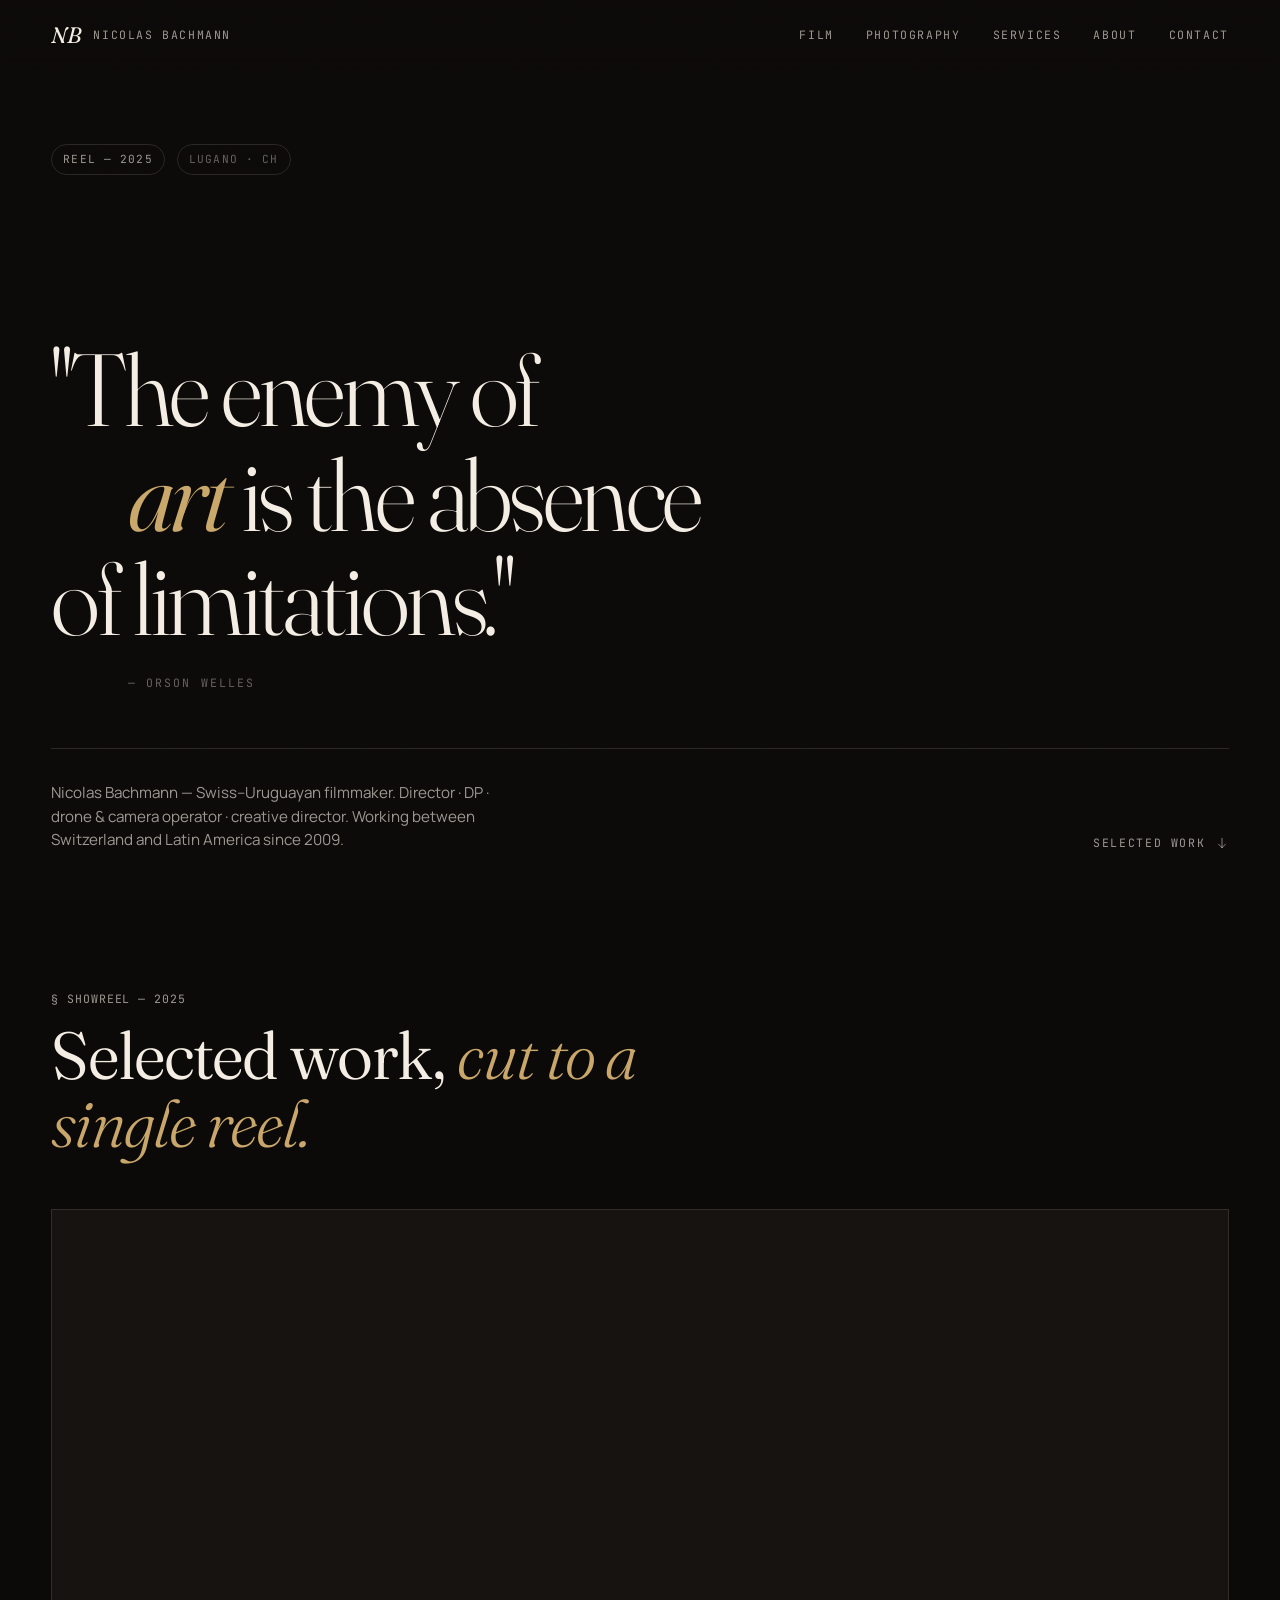
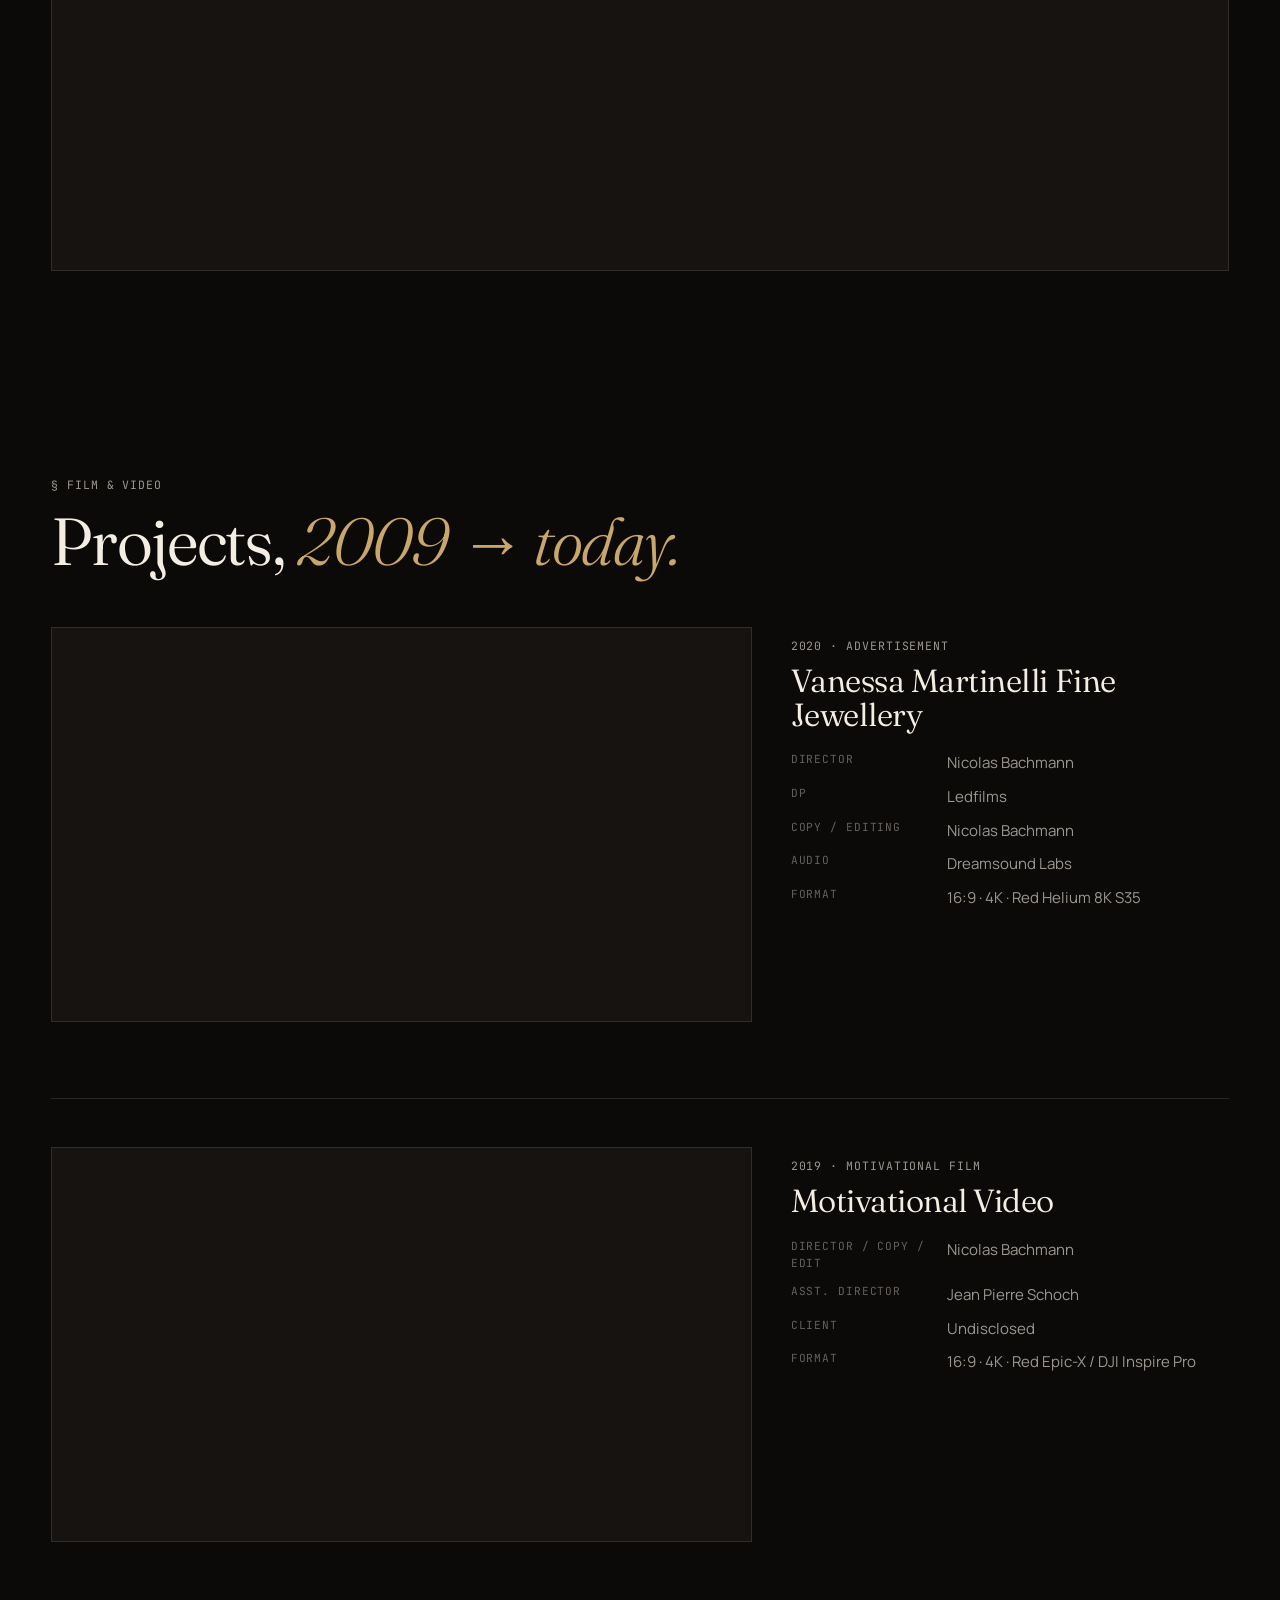
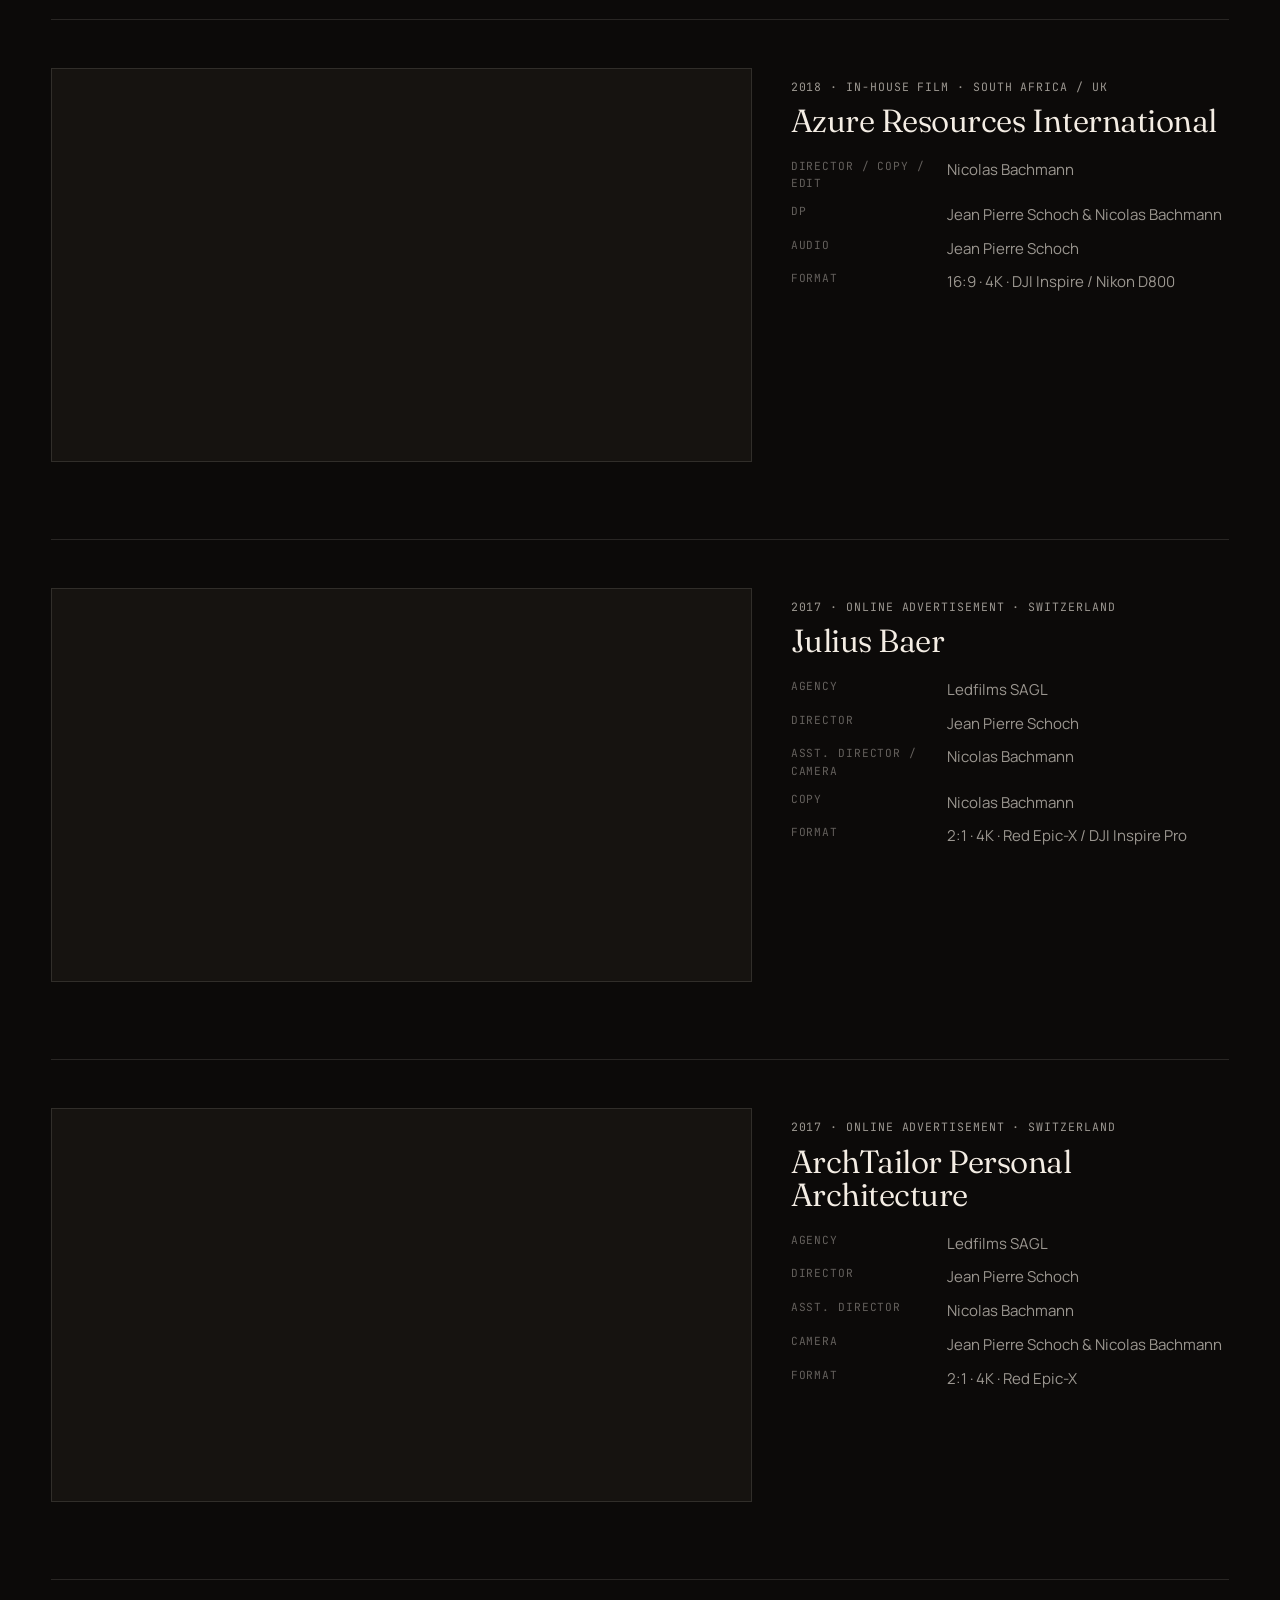
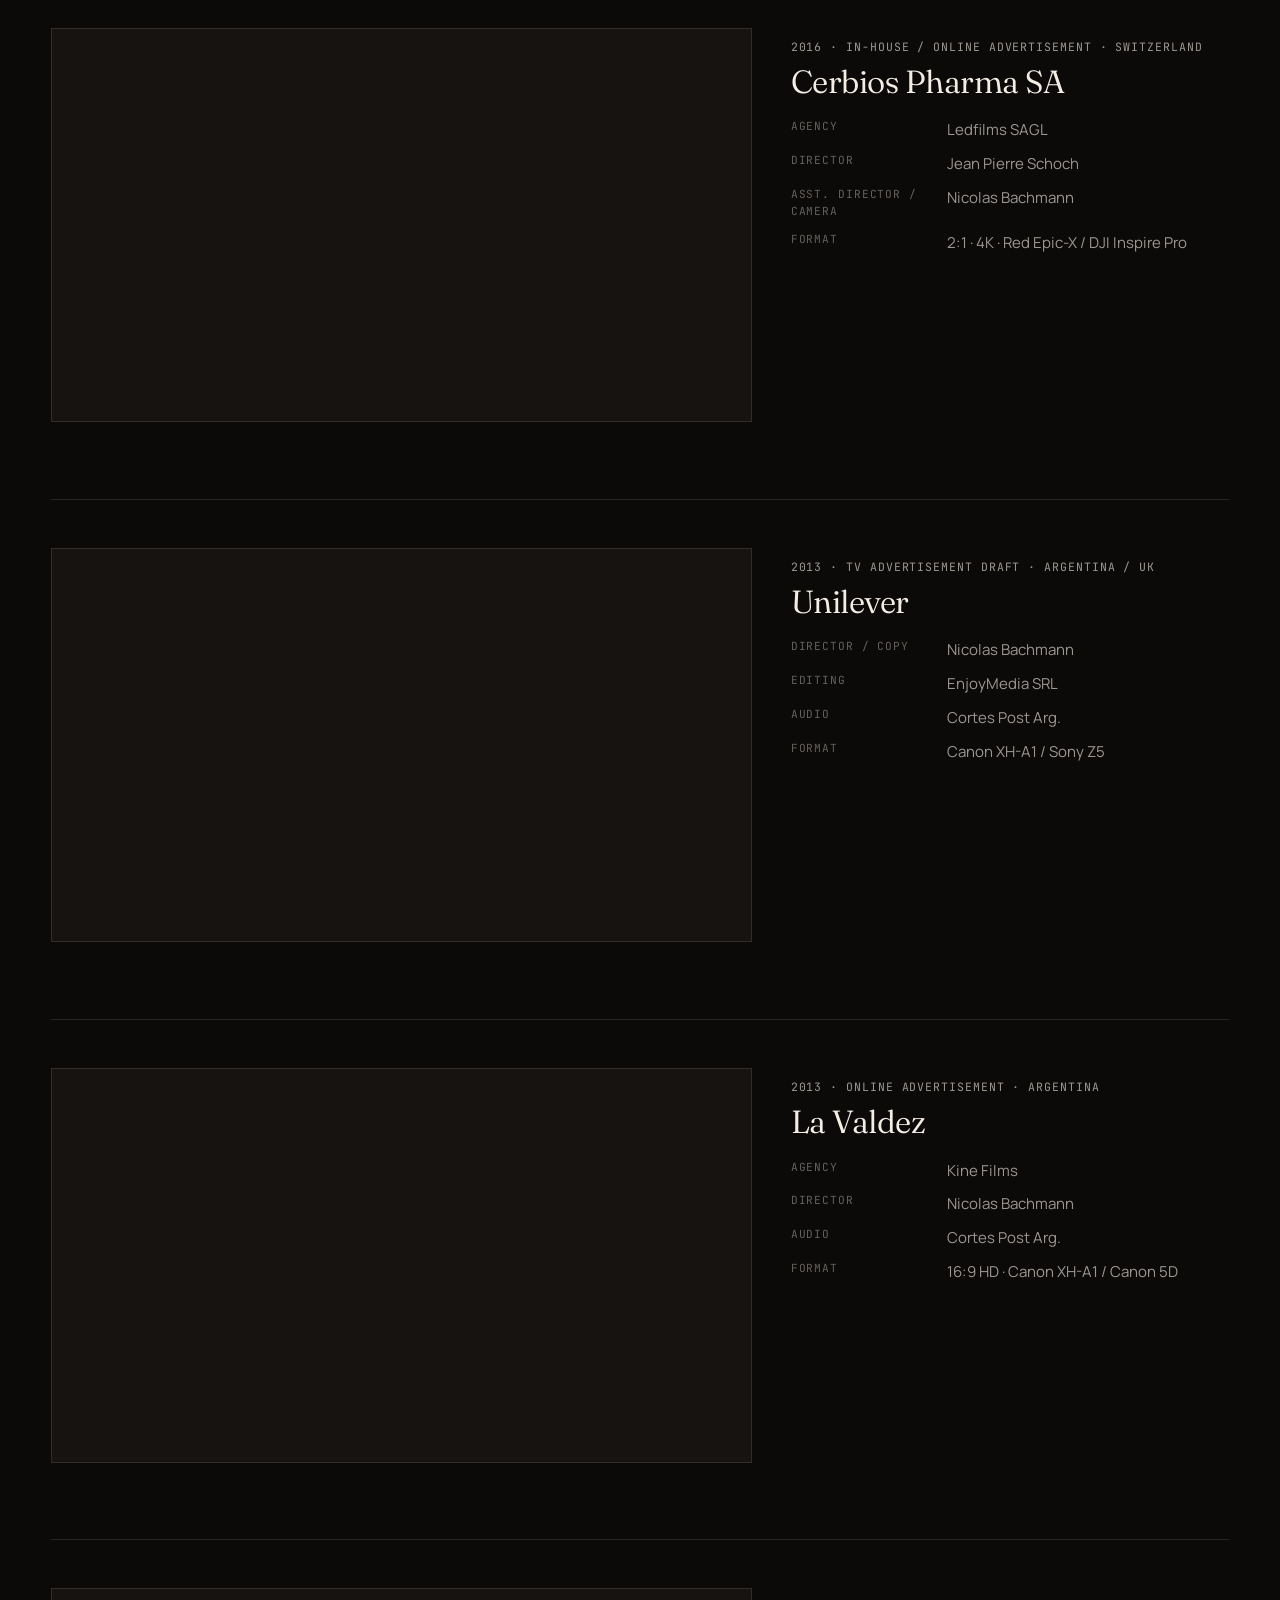
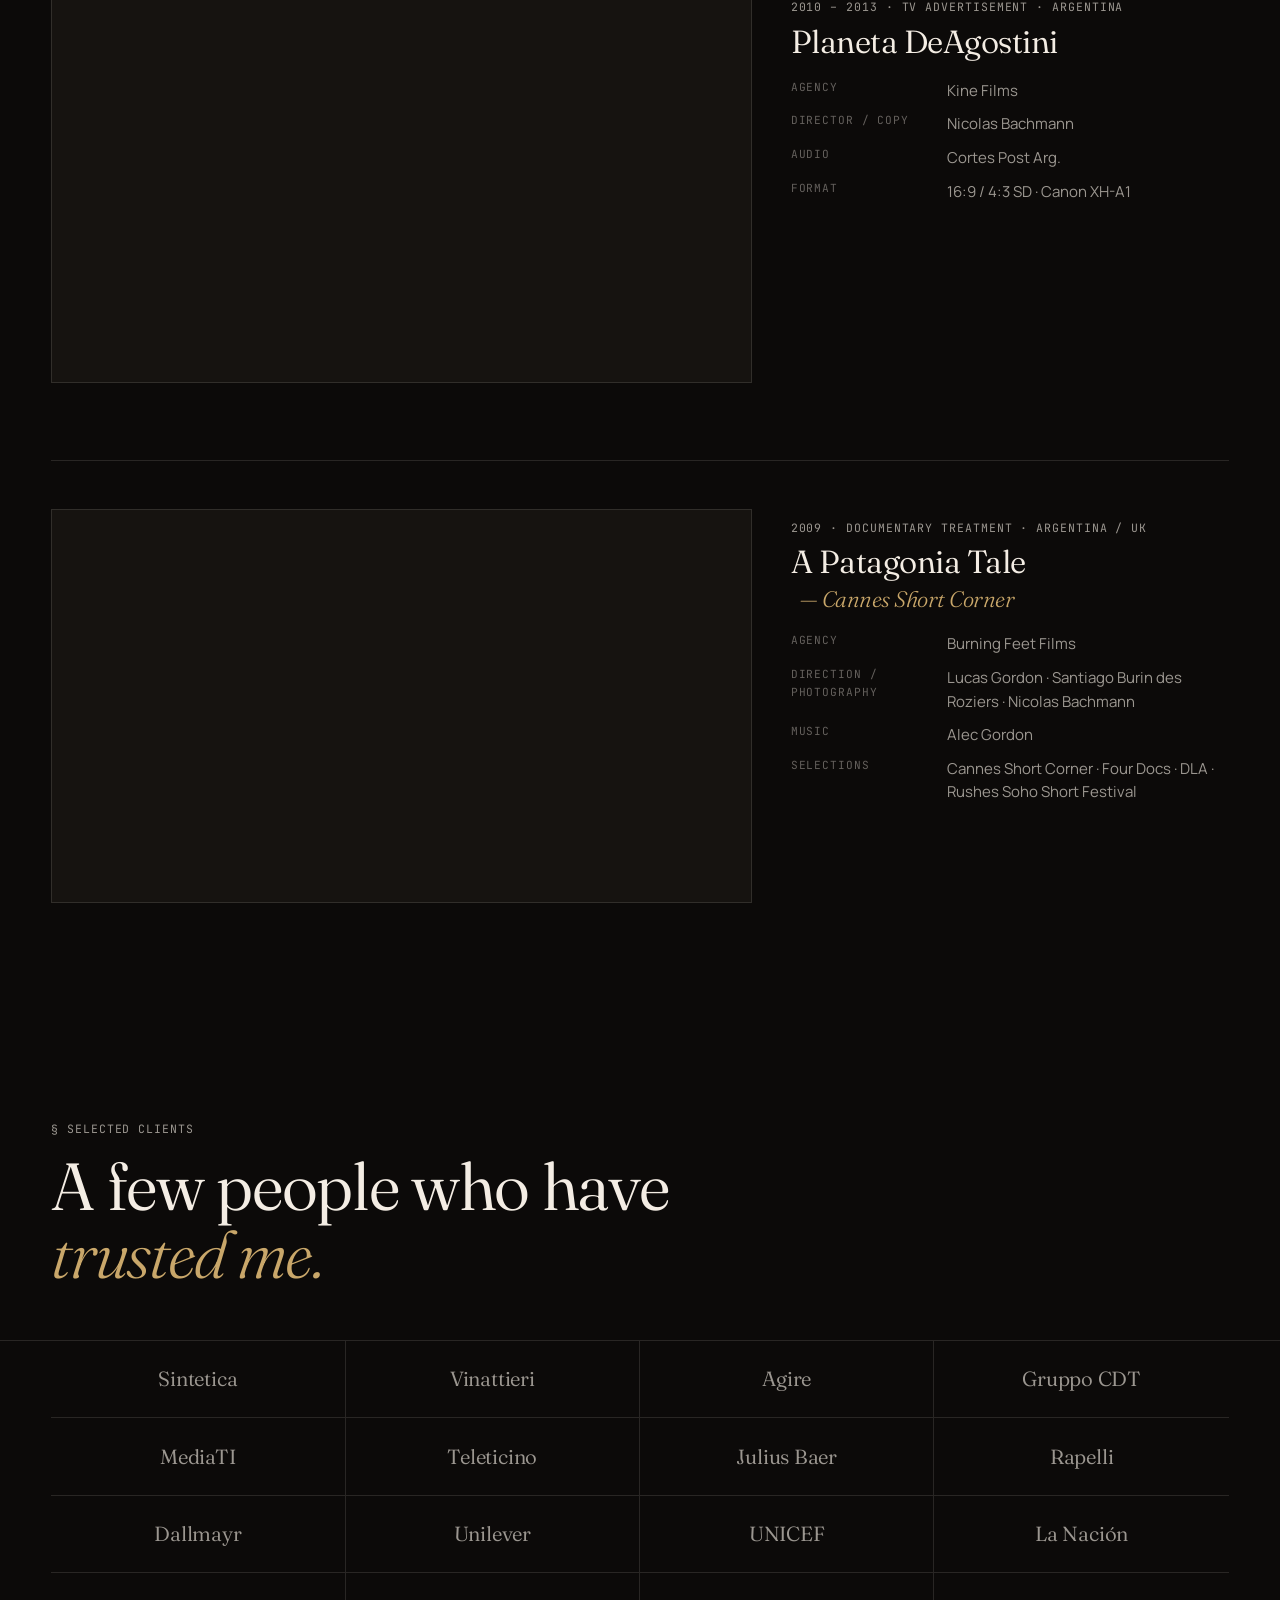
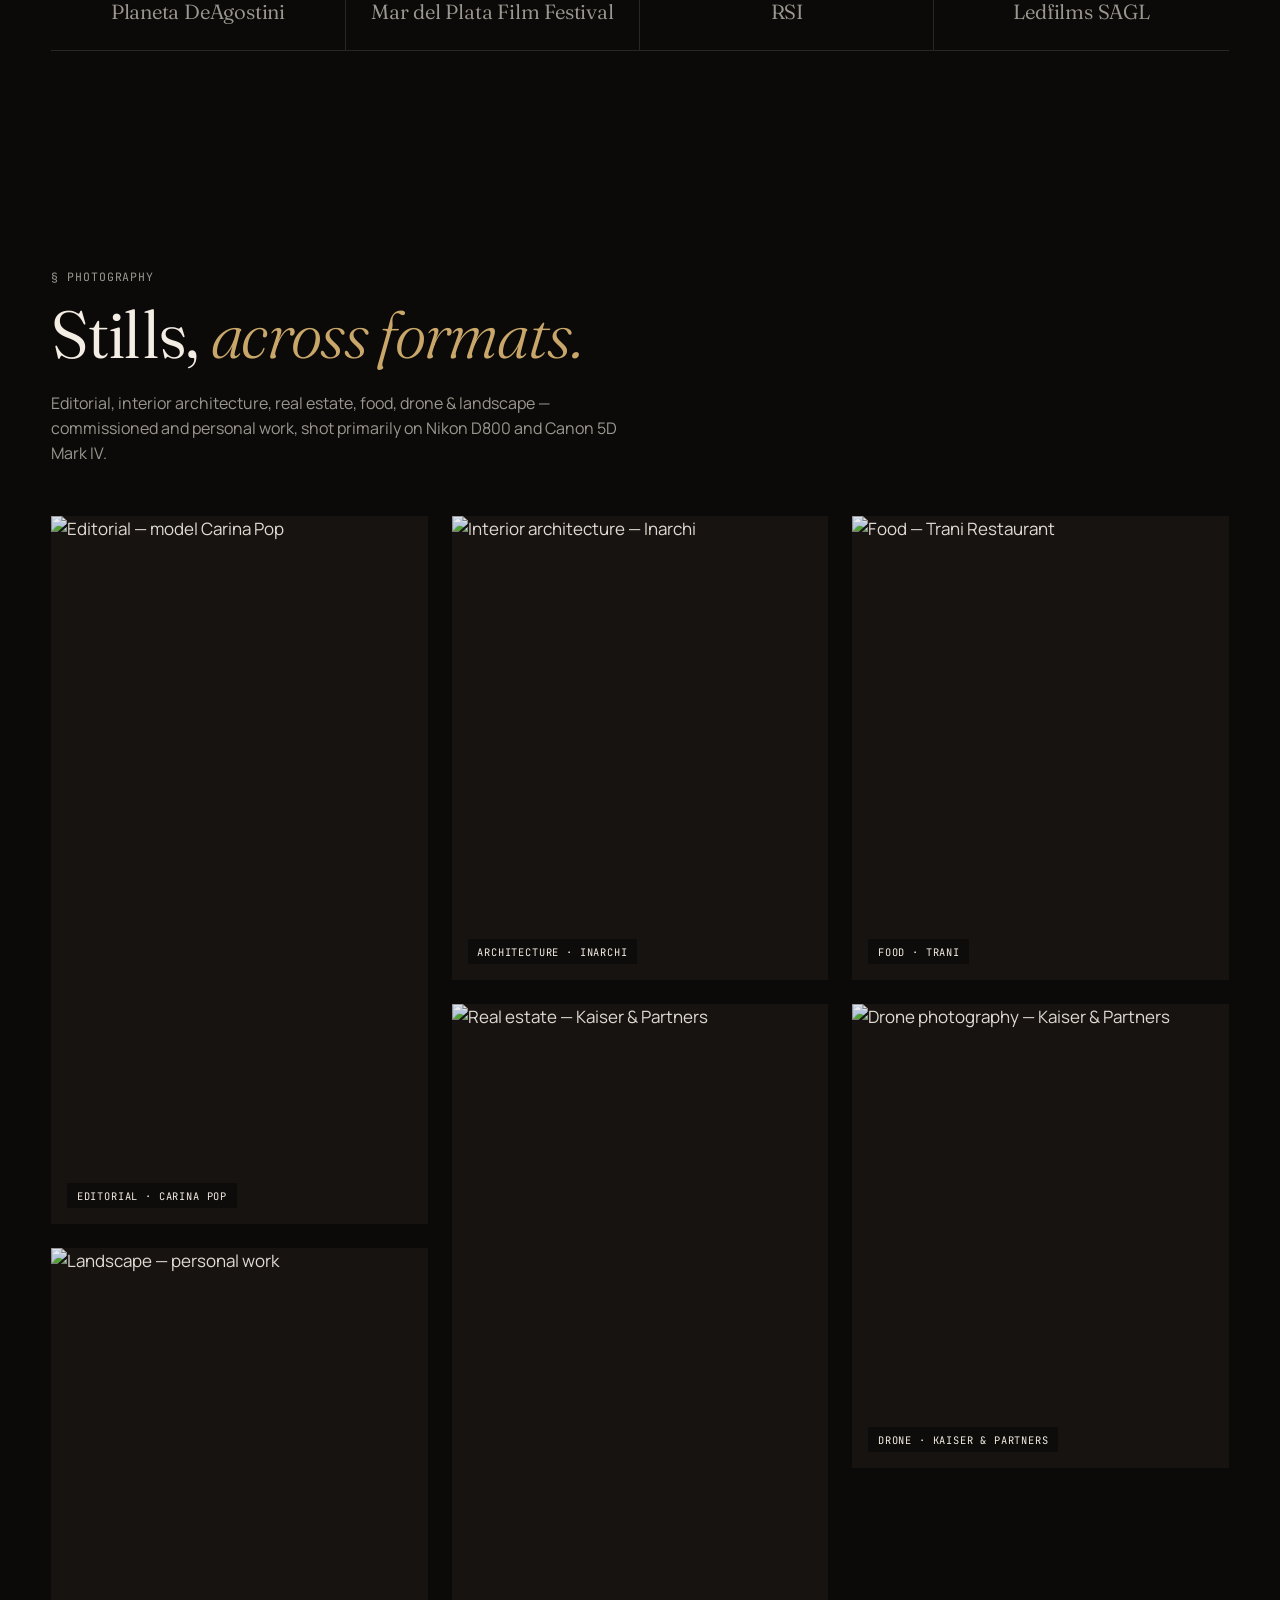
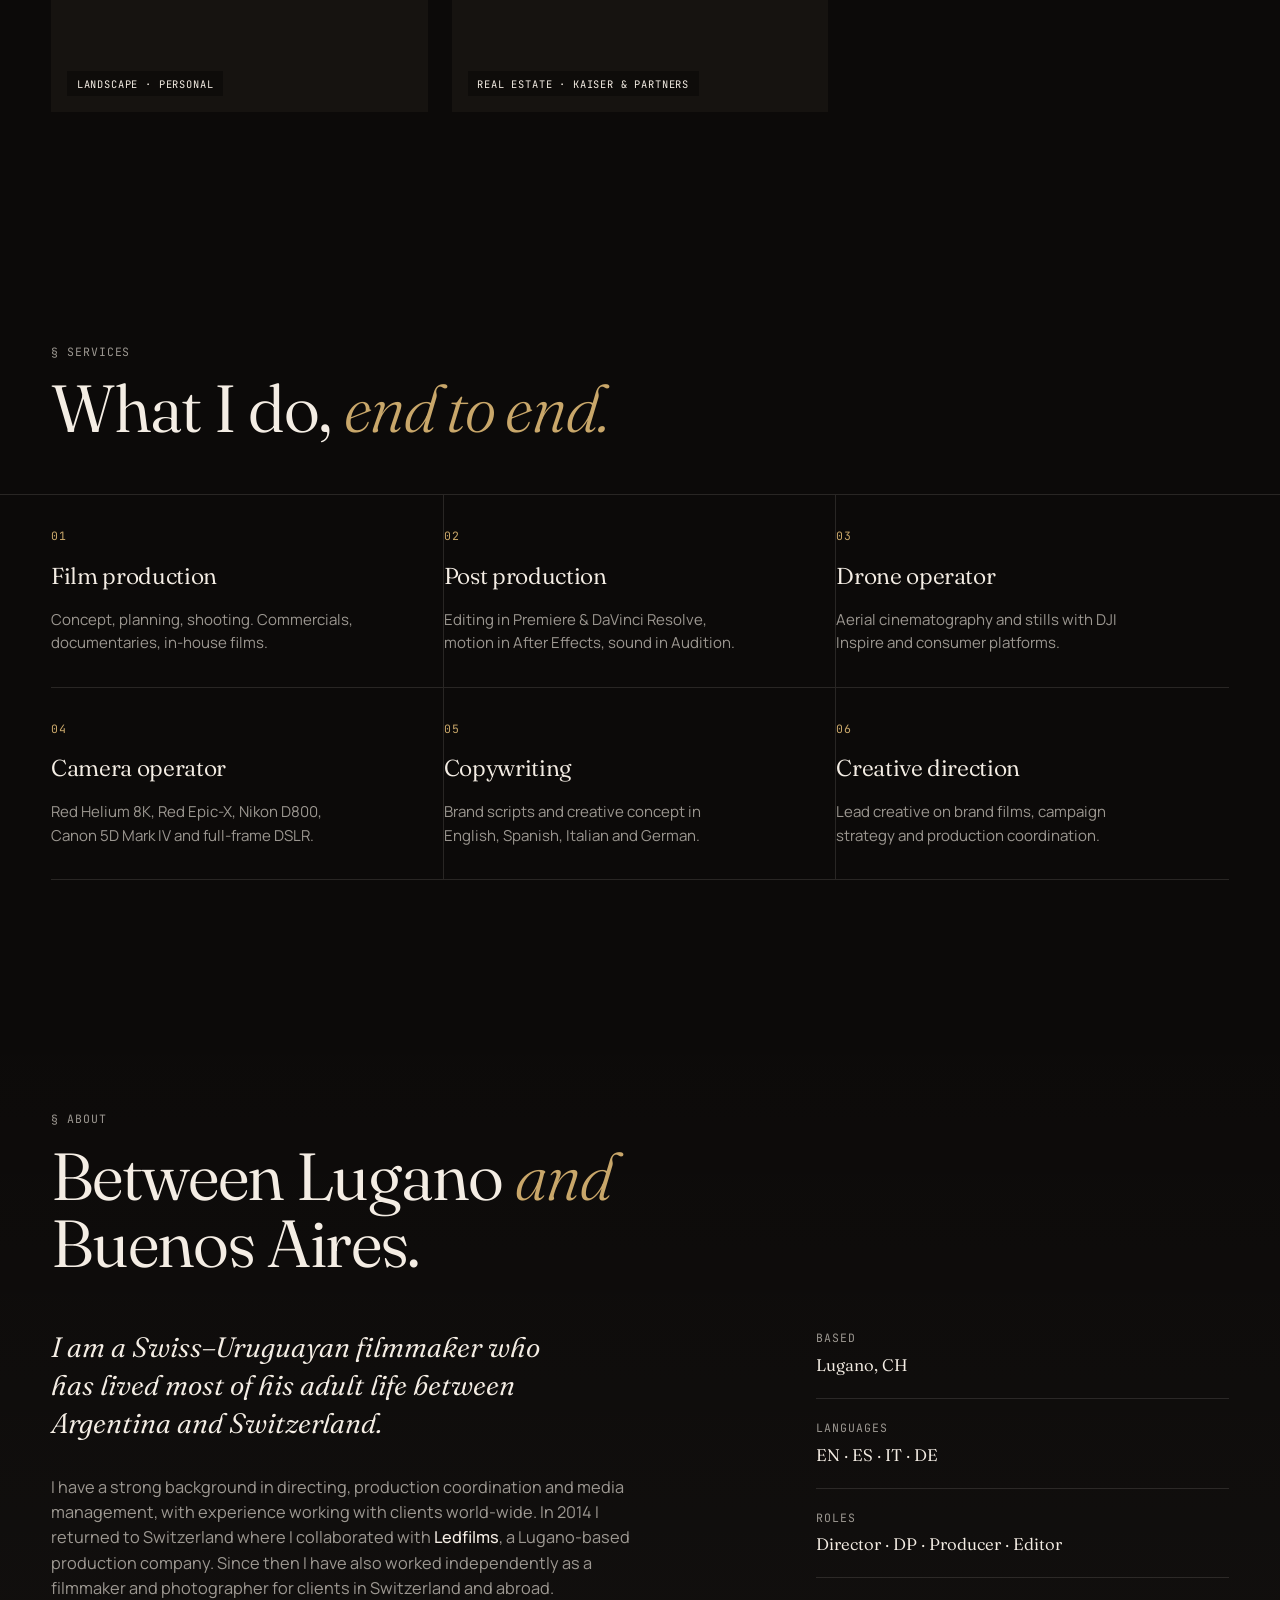
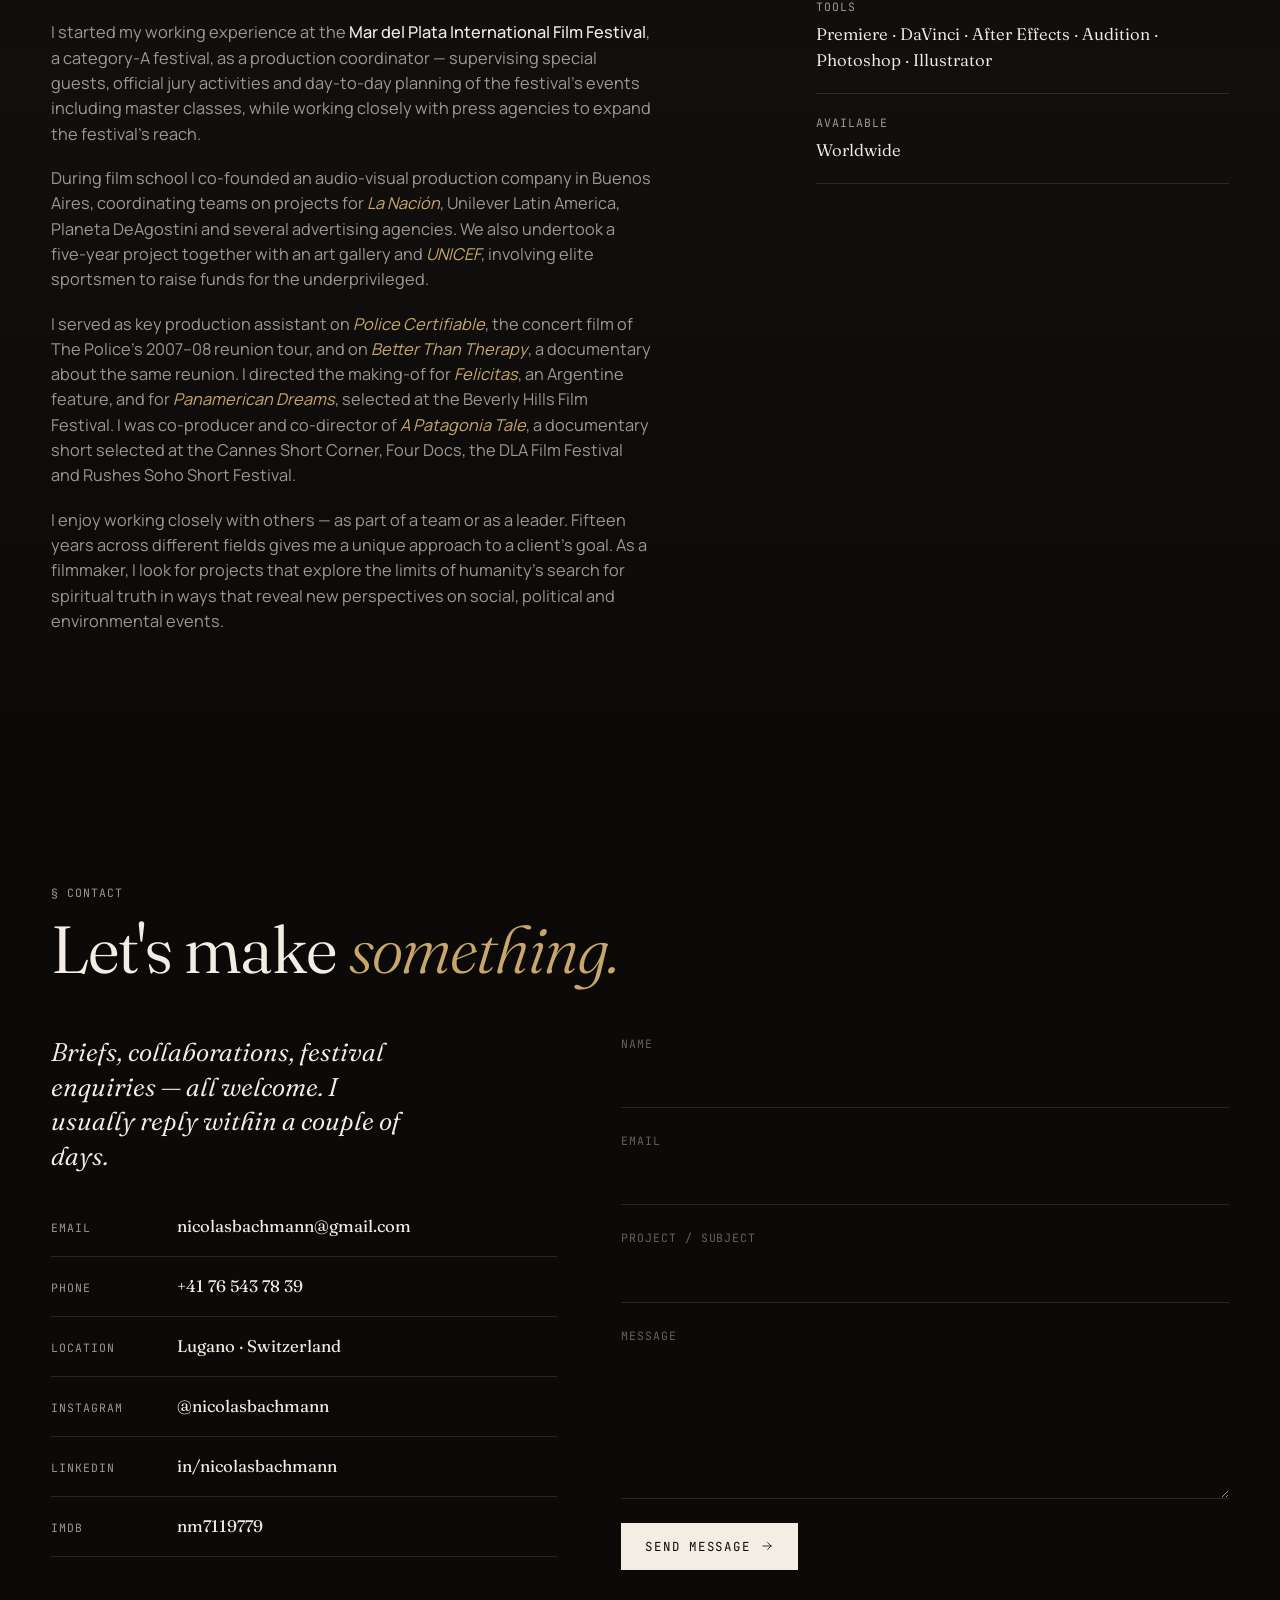
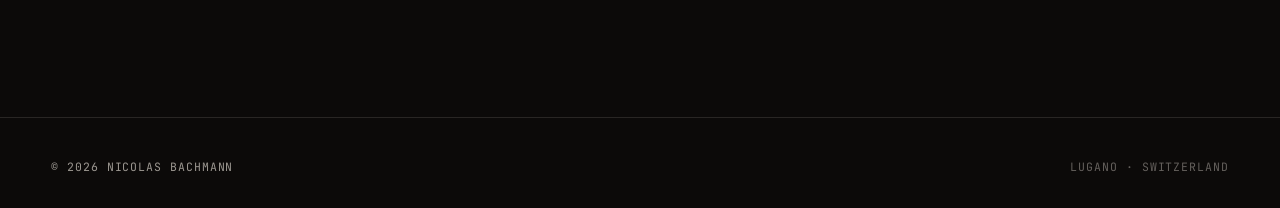
==== index.html @ a17a090e "Add files via upload" ====
<!doctype html>
<html lang="en">
<head>
  <meta charset="utf-8">
  <meta name="viewport" content="width=device-width, initial-scale=1, viewport-fit=cover">
  <meta name="theme-color" content="#0c0a09">

  <!-- ============ SEO ============ -->
  <title>Nicolas Bachmann — Filmmaker, Director · Lugano, CH</title>
  <meta name="description" content="Nicolas Bachmann — Swiss-Uruguayan filmmaker based in Lugano. Director, DP, drone & camera operator. Films, commercials and documentaries for clients in Switzerland and Latin America since 2009.">
  <meta name="author" content="Nicolas Bachmann">
  <link rel="canonical" href="https://www.nicolasbachmann.com/">

  <!-- Open Graph / social share -->
  <meta property="og:type" content="website">
  <meta property="og:url" content="https://www.nicolasbachmann.com/">
  <meta property="og:title" content="Nicolas Bachmann — Filmmaker, Director">
  <meta property="og:description" content="Swiss–Uruguayan filmmaker. Films, commercials, documentaries. Based in Lugano, Switzerland.">
  <meta property="og:image" content="https://www.nicolasbachmann.com/og-cover.jpg">
  <meta property="og:site_name" content="Nicolas Bachmann">
  <meta name="twitter:card" content="summary_large_image">
  <meta name="twitter:title" content="Nicolas Bachmann — Filmmaker, Director">
  <meta name="twitter:description" content="Films, commercials, documentaries between Switzerland and Latin America.">

  <!-- Structured data -->
  <script type="application/ld+json">
  {
    "@context": "https://schema.org",
    "@type": "Person",
    "name": "Nicolas Bachmann",
    "url": "https://www.nicolasbachmann.com",
    "jobTitle": "Filmmaker, Director, Director of Photography",
    "nationality": ["Swiss", "Uruguayan"],
    "email": "mailto:nicolasbachmann@gmail.com",
    "telephone": "+41 76 543 78 39",
    "address": {
      "@type": "PostalAddress",
      "addressLocality": "Lugano",
      "addressCountry": "CH"
    },
    "sameAs": [
      "https://www.instagram.com/nicolasbachmann/",
      "https://ch.linkedin.com/in/nicolasbachmann",
      "https://www.imdb.com/name/nm7119779/"
    ]
  }
  </script>

  <!-- Fonts -->
  <link rel="preconnect" href="https://fonts.googleapis.com">
  <link rel="preconnect" href="https://fonts.gstatic.com" crossorigin>
  <link href="https://fonts.googleapis.com/css2?family=Fraunces:ital,opsz,wght@0,9..144,300..700;1,9..144,300..700&family=Manrope:wght@300;400;500;600&family=JetBrains+Mono:wght@400;500&display=swap" rel="stylesheet">

  <link rel="icon" href="data:image/svg+xml,%3Csvg xmlns='http://www.w3.org/2000/svg' viewBox='0 0 64 64'%3E%3Crect width='64' height='64' fill='%230c0a09'/%3E%3Ctext x='32' y='44' font-family='Georgia,serif' font-size='40' font-style='italic' fill='%23f4ede4' text-anchor='middle'%3Enb%3C/text%3E%3C/svg%3E">

  <link rel="stylesheet" href="styles.css">
</head>
<body>

  <!-- Subtle film-grain overlay -->
  <div class="grain" aria-hidden="true"></div>

  <!-- ============ NAV ============ -->
  <header class="nav" id="nav">
    <a href="#top" class="nav__brand">
      <span class="nav__mark">NB</span>
      <span class="nav__name">Nicolas Bachmann</span>
    </a>
    <nav class="nav__links" aria-label="Primary">
      <a href="#film">Film</a>
      <a href="#photography">Photography</a>
      <a href="#services">Services</a>
      <a href="#about">About</a>
      <a href="#contact">Contact</a>
    </nav>
    <button class="nav__toggle" aria-label="Open menu" aria-expanded="false" id="navToggle">
      <span></span><span></span>
    </button>
  </header>

  <!-- ============ HERO ============ -->
  <section class="hero" id="top">
    <div class="hero__meta">
      <span class="tag">Reel — 2025</span>
      <span class="tag tag--dim">Lugano · CH</span>
    </div>

    <h1 class="hero__title">
      <span class="hero__line">"The enemy of</span>
      <span class="hero__line"><em>art</em> is the absence</span>
      <span class="hero__line">of limitations."</span>
    </h1>
    <p class="hero__attribution">— Orson Welles</p>

    <div class="hero__foot">
      <p class="hero__lede">
        Nicolas Bachmann — Swiss–Uruguayan filmmaker.
        Director · DP · drone & camera operator · creative director.
        Working between Switzerland and Latin America since 2009.
      </p>
      <a href="#film" class="scroll-cue">
        <span>Selected work</span>
        <svg viewBox="0 0 24 24" width="14" height="14" aria-hidden="true">
          <path d="M12 4v16m0 0l-6-6m6 6l6-6" stroke="currentColor" stroke-width="1.4" fill="none" stroke-linecap="round"/>
        </svg>
      </a>
    </div>
  </section>

  <!-- ============ REEL ============ -->
  <section class="reel" id="film" aria-label="Showreel 2025">
    <div class="section-head">
      <span class="mono">§ Showreel — 2025</span>
      <h2>Selected work, <em>cut to a single reel.</em></h2>
    </div>
    <div class="reel__frame">
      <iframe
        src="https://player.vimeo.com/video/1069516317?title=0&byline=0&portrait=0&dnt=1"
        title="Nicolas Bachmann — Showreel 2025"
        allow="autoplay; fullscreen; picture-in-picture"
        allowfullscreen
        loading="lazy"></iframe>
    </div>
  </section>

  <!-- ============ FILM / VIDEO PROJECTS ============ -->
  <section class="work">
    <header class="section-head">
      <span class="mono">§ Film & Video</span>
      <h2>Projects, <em>2009 → today.</em></h2>
    </header>

    <div class="projects">

      <!-- Vanessa Martinelli -->
      <article class="project">
        <div class="project__media">
          <iframe
            src="https://player.vimeo.com/video/549212015?title=0&byline=0&portrait=0&dnt=1"
            title="Vanessa Martinelli Fine Jewellery"
            allow="fullscreen; picture-in-picture"
            allowfullscreen loading="lazy"></iframe>
        </div>
        <div class="project__meta">
          <span class="mono">2020 · Advertisement</span>
          <h3>Vanessa Martinelli Fine Jewellery</h3>
          <dl class="credits">
            <div><dt>Director</dt><dd>Nicolas Bachmann</dd></div>
            <div><dt>DP</dt><dd>Ledfilms</dd></div>
            <div><dt>Copy / Editing</dt><dd>Nicolas Bachmann</dd></div>
            <div><dt>Audio</dt><dd>Dreamsound Labs</dd></div>
            <div><dt>Format</dt><dd>16:9 · 4K · Red Helium 8K S35</dd></div>
          </dl>
        </div>
      </article>

      <!-- Motivational Video -->
      <article class="project">
        <div class="project__media">
          <iframe
            src="https://player.vimeo.com/video/323827164?title=0&byline=0&portrait=0&dnt=1"
            title="Motivational Video 2019"
            allow="fullscreen; picture-in-picture"
            allowfullscreen loading="lazy"></iframe>
        </div>
        <div class="project__meta">
          <span class="mono">2019 · Motivational film</span>
          <h3>Motivational Video</h3>
          <dl class="credits">
            <div><dt>Director / Copy / Edit</dt><dd>Nicolas Bachmann</dd></div>
            <div><dt>Asst. Director</dt><dd>Jean Pierre Schoch</dd></div>
            <div><dt>Client</dt><dd>Undisclosed</dd></div>
            <div><dt>Format</dt><dd>16:9 · 4K · Red Epic-X / DJI Inspire Pro</dd></div>
          </dl>
        </div>
      </article>

      <!-- Azure Resources -->
      <article class="project">
        <div class="project__media">
          <iframe
            src="https://player.vimeo.com/video/329565736?title=0&byline=0&portrait=0&dnt=1"
            title="Azure Resources International"
            allow="fullscreen; picture-in-picture"
            allowfullscreen loading="lazy"></iframe>
        </div>
        <div class="project__meta">
          <span class="mono">2018 · In-house film · South Africa / UK</span>
          <h3>Azure Resources International</h3>
          <dl class="credits">
            <div><dt>Director / Copy / Edit</dt><dd>Nicolas Bachmann</dd></div>
            <div><dt>DP</dt><dd>Jean Pierre Schoch &amp; Nicolas Bachmann</dd></div>
            <div><dt>Audio</dt><dd>Jean Pierre Schoch</dd></div>
            <div><dt>Format</dt><dd>16:9 · 4K · DJI Inspire / Nikon D800</dd></div>
          </dl>
        </div>
      </article>

      <!-- Julius Baer -->
      <article class="project">
        <div class="project__media">
          <iframe
            src="https://player.vimeo.com/video/329755140?title=0&byline=0&portrait=0&dnt=1"
            title="Julius Baer 2017"
            allow="fullscreen; picture-in-picture"
            allowfullscreen loading="lazy"></iframe>
        </div>
        <div class="project__meta">
          <span class="mono">2017 · Online advertisement · Switzerland</span>
          <h3>Julius Baer</h3>
          <dl class="credits">
            <div><dt>Agency</dt><dd>Ledfilms SAGL</dd></div>
            <div><dt>Director</dt><dd>Jean Pierre Schoch</dd></div>
            <div><dt>Asst. Director / Camera</dt><dd>Nicolas Bachmann</dd></div>
            <div><dt>Copy</dt><dd>Nicolas Bachmann</dd></div>
            <div><dt>Format</dt><dd>2:1 · 4K · Red Epic-X / DJI Inspire Pro</dd></div>
          </dl>
        </div>
      </article>

      <!-- ArchTailor -->
      <article class="project">
        <div class="project__media">
          <iframe
            src="https://player.vimeo.com/video/329756951?title=0&byline=0&portrait=0&dnt=1"
            title="ArchTailor 2017"
            allow="fullscreen; picture-in-picture"
            allowfullscreen loading="lazy"></iframe>
        </div>
        <div class="project__meta">
          <span class="mono">2017 · Online advertisement · Switzerland</span>
          <h3>ArchTailor Personal Architecture</h3>
          <dl class="credits">
            <div><dt>Agency</dt><dd>Ledfilms SAGL</dd></div>
            <div><dt>Director</dt><dd>Jean Pierre Schoch</dd></div>
            <div><dt>Asst. Director</dt><dd>Nicolas Bachmann</dd></div>
            <div><dt>Camera</dt><dd>Jean Pierre Schoch &amp; Nicolas Bachmann</dd></div>
            <div><dt>Format</dt><dd>2:1 · 4K · Red Epic-X</dd></div>
          </dl>
        </div>
      </article>

      <!-- Cerbios -->
      <article class="project">
        <div class="project__media">
          <iframe
            src="https://player.vimeo.com/video/329760050?title=0&byline=0&portrait=0&dnt=1"
            title="Cerbios Pharma 2016"
            allow="fullscreen; picture-in-picture"
            allowfullscreen loading="lazy"></iframe>
        </div>
        <div class="project__meta">
          <span class="mono">2016 · In-house / Online advertisement · Switzerland</span>
          <h3>Cerbios Pharma SA</h3>
          <dl class="credits">
            <div><dt>Agency</dt><dd>Ledfilms SAGL</dd></div>
            <div><dt>Director</dt><dd>Jean Pierre Schoch</dd></div>
            <div><dt>Asst. Director / Camera</dt><dd>Nicolas Bachmann</dd></div>
            <div><dt>Format</dt><dd>2:1 · 4K · Red Epic-X / DJI Inspire Pro</dd></div>
          </dl>
        </div>
      </article>

      <!-- Unilever -->
      <article class="project">
        <div class="project__media">
          <iframe
            src="https://player.vimeo.com/video/329762857?title=0&byline=0&portrait=0&dnt=1"
            title="Unilever 2013"
            allow="fullscreen; picture-in-picture"
            allowfullscreen loading="lazy"></iframe>
        </div>
        <div class="project__meta">
          <span class="mono">2013 · TV advertisement draft · Argentina / UK</span>
          <h3>Unilever</h3>
          <dl class="credits">
            <div><dt>Director / Copy</dt><dd>Nicolas Bachmann</dd></div>
            <div><dt>Editing</dt><dd>EnjoyMedia SRL</dd></div>
            <div><dt>Audio</dt><dd>Cortes Post Arg.</dd></div>
            <div><dt>Format</dt><dd>Canon XH-A1 / Sony Z5</dd></div>
          </dl>
        </div>
      </article>

      <!-- La Valdez -->
      <article class="project">
        <div class="project__media">
          <iframe
            src="https://player.vimeo.com/video/329765994?title=0&byline=0&portrait=0&dnt=1"
            title="La Valdez 2013"
            allow="fullscreen; picture-in-picture"
            allowfullscreen loading="lazy"></iframe>
        </div>
        <div class="project__meta">
          <span class="mono">2013 · Online advertisement · Argentina</span>
          <h3>La Valdez</h3>
          <dl class="credits">
            <div><dt>Agency</dt><dd>Kine Films</dd></div>
            <div><dt>Director</dt><dd>Nicolas Bachmann</dd></div>
            <div><dt>Audio</dt><dd>Cortes Post Arg.</dd></div>
            <div><dt>Format</dt><dd>16:9 HD · Canon XH-A1 / Canon 5D</dd></div>
          </dl>
        </div>
      </article>

      <!-- Planeta DeAgostini -->
      <article class="project">
        <div class="project__media">
          <iframe
            src="https://player.vimeo.com/video/96180710?title=0&byline=0&portrait=0&dnt=1"
            title="Planeta DeAgostini 2010-2013"
            allow="fullscreen; picture-in-picture"
            allowfullscreen loading="lazy"></iframe>
        </div>
        <div class="project__meta">
          <span class="mono">2010 – 2013 · TV advertisement · Argentina</span>
          <h3>Planeta DeAgostini</h3>
          <dl class="credits">
            <div><dt>Agency</dt><dd>Kine Films</dd></div>
            <div><dt>Director / Copy</dt><dd>Nicolas Bachmann</dd></div>
            <div><dt>Audio</dt><dd>Cortes Post Arg.</dd></div>
            <div><dt>Format</dt><dd>16:9 / 4:3 SD · Canon XH-A1</dd></div>
          </dl>
        </div>
      </article>

      <!-- A Patagonia Tale -->
      <article class="project">
        <div class="project__media">
          <iframe
            src="https://player.vimeo.com/video/331328638?title=0&byline=0&portrait=0&dnt=1"
            title="A Patagonia Tale"
            allow="fullscreen; picture-in-picture"
            allowfullscreen loading="lazy"></iframe>
        </div>
        <div class="project__meta">
          <span class="mono">2009 · Documentary treatment · Argentina / UK</span>
          <h3>A Patagonia Tale <em>— Cannes Short Corner</em></h3>
          <dl class="credits">
            <div><dt>Agency</dt><dd>Burning Feet Films</dd></div>
            <div><dt>Direction / Photography</dt><dd>Lucas Gordon · Santiago Burin des Roziers · Nicolas Bachmann</dd></div>
            <div><dt>Music</dt><dd>Alec Gordon</dd></div>
            <div><dt>Selections</dt><dd>Cannes Short Corner · Four Docs · DLA · Rushes Soho Short Festival</dd></div>
          </dl>
        </div>
      </article>

    </div>
  </section>

  <!-- ============ CLIENTS ============ -->
  <section class="clients" id="clients">
    <header class="section-head">
      <span class="mono">§ Selected clients</span>
      <h2>A few people who have <em>trusted me.</em></h2>
    </header>
    <ul class="clients__list">
      <li><a href="https://www.sintetica.com/" rel="noopener" target="_blank">Sintetica</a></li>
      <li><a href="https://www.vinattieri.ch/" rel="noopener" target="_blank">Vinattieri</a></li>
      <li><a href="https://agire.ch/" rel="noopener" target="_blank">Agire</a></li>
      <li><a href="https://gruppocdt.ch/" rel="noopener" target="_blank">Gruppo CDT</a></li>
      <li><a href="https://mediatimarketing.ch/" rel="noopener" target="_blank">MediaTI</a></li>
      <li><a href="http://teleticino.ch/" rel="noopener" target="_blank">Teleticino</a></li>
      <li><a href="http://www.juliusbaer.com/" rel="noopener" target="_blank">Julius Baer</a></li>
      <li><a href="http://rapelli.ch" rel="noopener" target="_blank">Rapelli</a></li>
      <li><a href="https://www.dallmayr.com/" rel="noopener" target="_blank">Dallmayr</a></li>
      <li>Unilever</li>
      <li>UNICEF</li>
      <li>La Nación</li>
      <li>Planeta DeAgostini</li>
      <li>Mar del Plata Film Festival</li>
      <li>RSI</li>
      <li>Ledfilms SAGL</li>
    </ul>
  </section>

  <!-- ============ PHOTOGRAPHY ============ -->
  <section class="photography" id="photography">
    <header class="section-head">
      <span class="mono">§ Photography</span>
      <h2>Stills, <em>across formats.</em></h2>
      <p class="section-lede">
        Editorial, interior architecture, real estate, food, drone &amp; landscape —
        commissioned and personal work, shot primarily on Nikon D800 and Canon 5D Mark IV.
      </p>
    </header>

    <!--
      NOTE: image URLs below currently point to your existing Wix CDN.
      They'll keep working while your Wix account exists, but to be safe
      download them and re-upload to this repo, then update the src= paths.
      See README for instructions.
    -->
    <div class="photo-grid">
      <a class="photo photo--tall" href="#photography">
        <img loading="lazy" alt="Editorial — model Carina Pop"
             src="https://static.wixstatic.com/media/3e837f_7431dd96bdec4d30bfcf708152ff6a44~mv2_d_2404_3600_s_4_2.jpg/v1/fill/w_800,h_1100,fp_0.49_0.19,q_85,enc_avif,quality_auto/photo.jpg">
        <span class="photo__tag mono">Editorial · Carina Pop</span>
      </a>
      <a class="photo" href="#photography">
        <img loading="lazy" alt="Interior architecture — Inarchi"
             src="https://static.wixstatic.com/media/3e837f_e8beafd92347466ca2974a668d715727~mv2_d_3000_2002_s_2.jpg/v1/fill/w_900,h_600,q_85,enc_avif,quality_auto/photo.jpg">
        <span class="photo__tag mono">Architecture · Inarchi</span>
      </a>
      <a class="photo" href="#photography">
        <img loading="lazy" alt="Food — Trani Restaurant"
             src="https://static.wixstatic.com/media/3e837f_6cac7a7312f042a4942286d0ed1cc00c~mv2_d_3600_2403_s_4_2.jpg/v1/fill/w_900,h_600,q_85,enc_avif,quality_auto/photo.jpg">
        <span class="photo__tag mono">Food · Trani</span>
      </a>
      <a class="photo photo--tall" href="#photography">
        <img loading="lazy" alt="Real estate — Kaiser &amp; Partners"
             src="https://static.wixstatic.com/media/3e837f_78df84a46a7a43c0b4fd667cafd520ae~mv2_d_3600_2022_s_2.jpg/v1/fill/w_800,h_1100,q_85,enc_avif,quality_auto/photo.jpg">
        <span class="photo__tag mono">Real estate · Kaiser &amp; Partners</span>
      </a>
      <a class="photo" href="#photography">
        <img loading="lazy" alt="Drone photography — Kaiser &amp; Partners"
             src="https://static.wixstatic.com/media/3e837f_af20e38d79ba4870955490b4538843ce~mv2_d_1800_1200_s_2.jpg/v1/fill/w_900,h_600,q_85,enc_avif,quality_auto/photo.jpg">
        <span class="photo__tag mono">Drone · Kaiser &amp; Partners</span>
      </a>
      <a class="photo" href="#photography">
        <img loading="lazy" alt="Landscape — personal work"
             src="https://static.wixstatic.com/media/3e837f_000167125a04467ca657fae3908f33eb~mv2_d_3600_2403_s_4_2.jpg/v1/fill/w_900,h_600,q_85,enc_avif,quality_auto/photo.jpg">
        <span class="photo__tag mono">Landscape · Personal</span>
      </a>
    </div>
  </section>

  <!-- ============ SERVICES / SKILLS ============ -->
  <section class="services" id="services">
    <header class="section-head">
      <span class="mono">§ Services</span>
      <h2>What I do, <em>end to end.</em></h2>
    </header>
    <ul class="services__grid">
      <li>
        <span class="mono">01</span>
        <h3>Film production</h3>
        <p>Concept, planning, shooting. Commercials, documentaries, in-house films.</p>
      </li>
      <li>
        <span class="mono">02</span>
        <h3>Post production</h3>
        <p>Editing in Premiere &amp; DaVinci Resolve, motion in After Effects, sound in Audition.</p>
      </li>
      <li>
        <span class="mono">03</span>
        <h3>Drone operator</h3>
        <p>Aerial cinematography and stills with DJI Inspire and consumer platforms.</p>
      </li>
      <li>
        <span class="mono">04</span>
        <h3>Camera operator</h3>
        <p>Red Helium 8K, Red Epic-X, Nikon D800, Canon 5D Mark IV and full-frame DSLR.</p>
      </li>
      <li>
        <span class="mono">05</span>
        <h3>Copywriting</h3>
        <p>Brand scripts and creative concept in English, Spanish, Italian and German.</p>
      </li>
      <li>
        <span class="mono">06</span>
        <h3>Creative direction</h3>
        <p>Lead creative on brand films, campaign strategy and production coordination.</p>
      </li>
    </ul>
  </section>

  <!-- ============ ABOUT ============ -->
  <section class="about" id="about">
    <div class="about__inner">
      <header class="section-head">
        <span class="mono">§ About</span>
        <h2>Between Lugano <em>and</em> Buenos Aires.</h2>
      </header>

      <div class="about__cols">
        <div class="about__body">
          <p class="lede">
            I am a Swiss–Uruguayan filmmaker who has lived most of his adult life
            between Argentina and Switzerland.
          </p>
          <p>
            I have a strong background in directing, production coordination and media
            management, with experience working with clients world-wide. In 2014 I returned
            to Switzerland where I collaborated with <strong>Ledfilms</strong>, a Lugano-based
            production company. Since then I have also worked independently as a filmmaker
            and photographer for clients in Switzerland and abroad.
          </p>
          <p>
            I started my working experience at the <strong>Mar del Plata International Film
            Festival</strong>, a category-A festival, as a production coordinator — supervising
            special guests, official jury activities and day-to-day planning of the festival's
            events including master classes, while working closely with press agencies to
            expand the festival's reach.
          </p>
          <p>
            During film school I co-founded an audio-visual production company in Buenos
            Aires, coordinating teams on projects for <em>La Nación</em>, Unilever Latin
            America, Planeta DeAgostini and several advertising agencies. We also undertook
            a five-year project together with an art gallery and <em>UNICEF</em>, involving
            elite sportsmen to raise funds for the underprivileged.
          </p>
          <p>
            I served as key production assistant on <em>Police Certifiable</em>, the concert
            film of The Police's 2007–08 reunion tour, and on <em>Better Than Therapy</em>,
            a documentary about the same reunion. I directed the making-of for <em>Felicitas</em>,
            an Argentine feature, and for <em>Panamerican Dreams</em>, selected at the Beverly
            Hills Film Festival. I was co-producer and co-director of <em>A Patagonia Tale</em>,
            a documentary short selected at the Cannes Short Corner, Four Docs, the DLA Film
            Festival and Rushes Soho Short Festival.
          </p>
          <p>
            I enjoy working closely with others — as part of a team or as a leader. Fifteen
            years across different fields gives me a unique approach to a client's goal.
            As a filmmaker, I look for projects that explore the limits of humanity's search
            for spiritual truth in ways that reveal new perspectives on social, political and
            environmental events.
          </p>
        </div>

        <aside class="about__side">
          <dl class="facts">
            <div>
              <dt class="mono">Based</dt>
              <dd>Lugano, CH</dd>
            </div>
            <div>
              <dt class="mono">Languages</dt>
              <dd>EN · ES · IT · DE</dd>
            </div>
            <div>
              <dt class="mono">Roles</dt>
              <dd>Director · DP · Producer · Editor</dd>
            </div>
            <div>
              <dt class="mono">Tools</dt>
              <dd>Premiere · DaVinci · After Effects · Audition · Photoshop · Illustrator</dd>
            </div>
            <div>
              <dt class="mono">Available</dt>
              <dd>Worldwide</dd>
            </div>
          </dl>
        </aside>
      </div>
    </div>
  </section>

  <!-- ============ CONTACT ============ -->
  <section class="contact" id="contact">
    <header class="section-head">
      <span class="mono">§ Contact</span>
      <h2>Let's make <em>something.</em></h2>
    </header>

    <div class="contact__grid">
      <div class="contact__intro">
        <p class="lede">
          Briefs, collaborations, festival enquiries — all welcome.
          I usually reply within a couple of days.
        </p>
        <ul class="contact__direct">
          <li><span class="mono">Email</span><a href="mailto:nicolasbachmann@gmail.com">nicolasbachmann@gmail.com</a></li>
          <li><span class="mono">Phone</span><a href="tel:+41765437839">+41 76 543 78 39</a></li>
          <li><span class="mono">Location</span><span>Lugano · Switzerland</span></li>
          <li><span class="mono">Instagram</span><a href="https://www.instagram.com/nicolasbachmann/" rel="noopener" target="_blank">@nicolasbachmann</a></li>
          <li><span class="mono">LinkedIn</span><a href="https://ch.linkedin.com/in/nicolasbachmann" rel="noopener" target="_blank">in/nicolasbachmann</a></li>
          <li><span class="mono">IMDb</span><a href="https://www.imdb.com/name/nm7119779/" rel="noopener" target="_blank">nm7119779</a></li>
        </ul>
      </div>

      <form
        class="form"
        name="contact"
        method="POST"
        data-netlify="true"
        data-netlify-honeypot="bot-field"
        action="/success.html">

        <input type="hidden" name="form-name" value="contact">
        <p class="form__hp" hidden>
          <label>Don't fill this out: <input name="bot-field"></label>
        </p>

        <label class="field">
          <span class="mono">Name</span>
          <input type="text" name="name" required autocomplete="name">
        </label>

        <label class="field">
          <span class="mono">Email</span>
          <input type="email" name="email" required autocomplete="email">
        </label>

        <label class="field">
          <span class="mono">Project / subject</span>
          <input type="text" name="subject" autocomplete="off">
        </label>

        <label class="field">
          <span class="mono">Message</span>
          <textarea name="message" rows="5" required></textarea>
        </label>

        <button type="submit" class="btn">
          Send message
          <svg viewBox="0 0 24 24" width="14" height="14" aria-hidden="true">
            <path d="M5 12h14m0 0l-6-6m6 6l-6 6" stroke="currentColor" stroke-width="1.4" fill="none" stroke-linecap="round"/>
          </svg>
        </button>
      </form>
    </div>
  </section>

  <!-- ============ FOOTER ============ -->
  <footer class="foot">
    <div class="foot__row">
      <span class="mono">© <span id="year">2026</span> Nicolas Bachmann</span>
      <span class="mono foot__loc">Lugano · Switzerland</span>
    </div>
  </footer>

  <script src="script.js" defer></script>
</body>
</html>
---- styles.css ----
/* =========================================================
   Nicolas Bachmann — site styles
   Aesthetic: warm-black editorial, cinematic restraint.
   Edit color tokens or fonts in :root to retune the whole site.
   ========================================================= */

:root {
  /* Palette */
  --paper:    #0c0a09;
  --paper-2:  #161310;
  --ink:      #f4ede4;
  --ink-dim:  rgba(244, 237, 228, 0.62);
  --ink-mute: rgba(244, 237, 228, 0.38);
  --rule:     rgba(244, 237, 228, 0.12);
  --accent:   #c9a76a;

  /* Type */
  --f-display: "Fraunces", "Times New Roman", serif;
  --f-body:    "Manrope", -apple-system, system-ui, sans-serif;
  --f-mono:    "JetBrains Mono", ui-monospace, monospace;

  /* Layout */
  --pad-x: clamp(1.25rem, 4vw, 3.25rem);
  --max:   1440px;
}

/* ---------- Reset ---------- */
*, *::before, *::after { box-sizing: border-box; }
html { scroll-behavior: smooth; -webkit-text-size-adjust: 100%; }
body {
  margin: 0;
  background: var(--paper);
  color: var(--ink);
  font-family: var(--f-body);
  font-weight: 400;
  font-size: 17px;
  line-height: 1.55;
  -webkit-font-smoothing: antialiased;
  text-rendering: optimizeLegibility;
  overflow-x: hidden;
}
img, iframe { display: block; max-width: 100%; }
img { height: auto; }
a { color: inherit; text-decoration: none; }
button { font: inherit; cursor: pointer; }
::selection { background: var(--accent); color: var(--paper); }

/* ---------- Film-grain overlay ---------- */
.grain {
  position: fixed; inset: 0;
  pointer-events: none;
  z-index: 100;
  opacity: 0.05;
  mix-blend-mode: overlay;
  background-image: url("data:image/svg+xml,%3Csvg xmlns='http://www.w3.org/2000/svg' width='200' height='200'%3E%3Cfilter id='n'%3E%3CfeTurbulence type='fractalNoise' baseFrequency='0.9' numOctaves='3' stitchTiles='stitch'/%3E%3C/filter%3E%3Crect width='100%25' height='100%25' filter='url(%23n)'/%3E%3C/svg%3E");
}

/* ---------- Reusable bits ---------- */
.mono {
  font-family: var(--f-mono);
  font-size: 0.72rem;
  letter-spacing: 0.08em;
  text-transform: uppercase;
  color: var(--ink-dim);
}
.tag {
  display: inline-block;
  padding: 0.35rem 0.7rem;
  border: 1px solid var(--rule);
  border-radius: 999px;
  font-family: var(--f-mono);
  font-size: 0.7rem;
  letter-spacing: 0.1em;
  text-transform: uppercase;
  color: var(--ink-dim);
}
.tag--dim { color: var(--ink-mute); }

.section-head {
  display: grid;
  gap: 0.9rem;
  margin: 0 auto clamp(2rem, 4vw, 3.5rem);
  max-width: var(--max);
  padding: 0 var(--pad-x);
}
.section-head h2 {
  font-family: var(--f-display);
  font-weight: 350;
  font-size: clamp(2rem, 5.2vw, 4.25rem);
  line-height: 1.02;
  letter-spacing: -0.02em;
  margin: 0;
  max-width: 18ch;
}
.section-head h2 em {
  font-style: italic;
  font-weight: 300;
  color: var(--accent);
}
.section-lede {
  color: var(--ink-dim);
  margin: 0.5rem 0 0;
  max-width: 58ch;
  font-size: 1rem;
}

/* ---------- NAV ---------- */
.nav {
  position: fixed;
  top: 0; left: 0; right: 0;
  z-index: 50;
  display: flex;
  align-items: center;
  justify-content: space-between;
  padding: 1.1rem var(--pad-x);
  background: linear-gradient(to bottom, rgba(12,10,9,0.85), rgba(12,10,9,0));
  backdrop-filter: blur(8px);
  -webkit-backdrop-filter: blur(8px);
  transition: background 0.3s ease, border-color 0.3s ease;
  border-bottom: 1px solid transparent;
}
.nav.is-stuck {
  background: rgba(12,10,9,0.92);
  border-bottom-color: var(--rule);
}
.nav__brand { display: flex; align-items: center; gap: 0.75rem; }
.nav__mark {
  font-family: var(--f-display);
  font-style: italic;
  font-weight: 400;
  font-size: 1.4rem;
  letter-spacing: -0.02em;
}
.nav__name {
  font-family: var(--f-mono);
  font-size: 0.72rem;
  letter-spacing: 0.14em;
  text-transform: uppercase;
  color: var(--ink-dim);
}
.nav__links { display: flex; gap: clamp(1rem, 2.5vw, 2.25rem); }
.nav__links a {
  font-family: var(--f-mono);
  font-size: 0.72rem;
  letter-spacing: 0.14em;
  text-transform: uppercase;
  color: var(--ink-dim);
  transition: color 0.2s;
  position: relative;
}
.nav__links a:hover { color: var(--ink); }
.nav__links a::after {
  content: "";
  position: absolute; left: 0; bottom: -6px;
  width: 0; height: 1px;
  background: var(--accent);
  transition: width 0.3s ease;
}
.nav__links a:hover::after { width: 100%; }

.nav__toggle {
  display: none;
  width: 32px; height: 32px;
  background: transparent;
  border: 0;
  padding: 0;
  flex-direction: column;
  justify-content: center;
  gap: 6px;
}
.nav__toggle span {
  display: block;
  height: 1px;
  background: var(--ink);
  transition: transform 0.3s, opacity 0.3s;
}
.nav__toggle span:nth-child(1) { width: 22px; margin-left: auto; }
.nav__toggle span:nth-child(2) { width: 14px; margin-left: auto; }

@media (max-width: 820px) {
  .nav__name { display: none; }
  .nav__toggle { display: flex; }
  .nav__links {
    position: fixed;
    inset: 0;
    background: var(--paper);
    flex-direction: column;
    align-items: center;
    justify-content: center;
    gap: 1.75rem;
    transform: translateY(-100%);
    transition: transform 0.4s cubic-bezier(.7,.0,.2,1);
  }
  .nav__links a { font-size: 1rem; }
  .nav.is-open .nav__links { transform: translateY(0); }
  .nav.is-open .nav__toggle span:nth-child(1) { transform: rotate(45deg) translate(4px, 4px); width: 22px; }
  .nav.is-open .nav__toggle span:nth-child(2) { transform: rotate(-45deg) translate(2px, -3px); width: 22px; }
}

/* ---------- HERO ---------- */
.hero {
  min-height: 100svh;
  padding: clamp(7rem, 14vw, 9rem) var(--pad-x) 3rem;
  max-width: var(--max);
  margin: 0 auto;
  display: grid;
  grid-template-rows: auto 1fr auto auto;
  gap: 1.5rem;
  position: relative;
}
.hero__meta { display: flex; gap: 0.75rem; flex-wrap: wrap; }
.hero__title {
  font-family: var(--f-display);
  font-weight: 300;
  font-size: clamp(2.25rem, 8vw, 7rem);
  line-height: 1.02;
  letter-spacing: -0.035em;
  margin: 0;
  align-self: end;
}
.hero__line {
  display: block;
  opacity: 0;
  transform: translateY(20px);
  animation: rise 1.1s cubic-bezier(.2,.7,.1,1) forwards;
}
.hero__line:nth-child(1) { animation-delay: 0.1s; }
.hero__line:nth-child(2) { animation-delay: 0.25s; padding-left: clamp(1.5rem, 6vw, 6rem); }
.hero__line:nth-child(3) { animation-delay: 0.4s; }
.hero__line em {
  font-style: italic;
  font-weight: 350;
  color: var(--accent);
}
.hero__attribution {
  font-family: var(--f-mono);
  font-size: 0.72rem;
  letter-spacing: 0.18em;
  text-transform: uppercase;
  color: var(--ink-mute);
  margin: 0;
  padding-left: clamp(1.5rem, 6vw, 6rem);
  opacity: 0;
  animation: rise 1.1s cubic-bezier(.2,.7,.1,1) 0.55s forwards;
}
@keyframes rise {
  to { opacity: 1; transform: translateY(0); }
}

.hero__foot {
  display: grid;
  grid-template-columns: 1fr auto;
  gap: 2rem;
  align-items: end;
  padding-top: 2rem;
  margin-top: 2rem;
  border-top: 1px solid var(--rule);
}
.hero__lede {
  max-width: 50ch;
  color: var(--ink-dim);
  margin: 0;
  font-size: 0.95rem;
}
.scroll-cue {
  display: inline-flex;
  align-items: center;
  gap: 0.6rem;
  font-family: var(--f-mono);
  font-size: 0.72rem;
  letter-spacing: 0.14em;
  text-transform: uppercase;
  color: var(--ink-dim);
  transition: color 0.2s, gap 0.3s;
  white-space: nowrap;
}
.scroll-cue:hover { color: var(--ink); gap: 0.9rem; }
.scroll-cue svg { transition: transform 0.4s; }
.scroll-cue:hover svg { transform: translateY(3px); }

@media (max-width: 640px) {
  .hero__foot { grid-template-columns: 1fr; }
}

/* ---------- REEL ---------- */
.reel {
  padding: clamp(3rem, 7vw, 6rem) var(--pad-x);
  max-width: var(--max);
  margin: 0 auto;
}
.reel .section-head { padding: 0; }
.reel__frame {
  position: relative;
  width: 100%;
  aspect-ratio: 16 / 9;
  background: var(--paper-2);
  overflow: hidden;
  border: 1px solid var(--rule);
  margin-top: 1rem;
}
.reel__frame iframe {
  position: absolute; inset: 0;
  width: 100%; height: 100%;
  border: 0;
}

/* ---------- PROJECT LIST ---------- */
.work { padding: clamp(4rem, 9vw, 8rem) 0; }
.projects {
  max-width: var(--max);
  margin: 0 auto;
  padding: 0 var(--pad-x);
  display: grid;
  gap: clamp(3rem, 6vw, 5rem);
}
.project {
  display: grid;
  grid-template-columns: 1.6fr 1fr;
  gap: clamp(1.5rem, 3vw, 3rem);
  align-items: start;
  padding-top: clamp(2rem, 4vw, 3rem);
  border-top: 1px solid var(--rule);
}
.project:first-child { border-top: 0; padding-top: 0; }

.project__media {
  position: relative;
  aspect-ratio: 16 / 9;
  background: var(--paper-2);
  overflow: hidden;
  border: 1px solid var(--rule);
}
.project__media iframe {
  position: absolute; inset: 0;
  width: 100%; height: 100%;
  border: 0;
}

.project__meta { padding-top: 0.25rem; }
.project__meta h3 {
  font-family: var(--f-display);
  font-weight: 350;
  font-size: clamp(1.5rem, 2.5vw, 2.25rem);
  letter-spacing: -0.015em;
  line-height: 1.05;
  margin: 0.4rem 0 1.25rem;
}
.project__meta h3 em {
  font-style: italic;
  font-weight: 300;
  color: var(--accent);
  font-size: 0.7em;
  display: inline-block;
  margin-left: 0.4em;
}
.credits { margin: 0; display: grid; gap: 0.65rem; }
.credits div { display: grid; grid-template-columns: 140px 1fr; gap: 1rem; }
.credits dt {
  margin: 0;
  font-family: var(--f-mono);
  font-size: 0.7rem;
  letter-spacing: 0.08em;
  text-transform: uppercase;
  color: var(--ink-mute);
  align-self: baseline;
}
.credits dd {
  margin: 0;
  color: var(--ink-dim);
  font-size: 0.94rem;
}

@media (max-width: 900px) {
  .project { grid-template-columns: 1fr; }
  .credits div { grid-template-columns: 110px 1fr; }
}

/* ---------- CLIENTS ---------- */
.clients { padding: clamp(4rem, 8vw, 7rem) 0; }
.clients__list {
  list-style: none;
  margin: 0 auto;
  padding: 0 var(--pad-x);
  max-width: var(--max);
  display: grid;
  grid-template-columns: repeat(4, 1fr);
  gap: 0;
  border-top: 1px solid var(--rule);
}
.clients__list li {
  font-family: var(--f-display);
  font-weight: 350;
  font-size: clamp(1.05rem, 1.6vw, 1.4rem);
  letter-spacing: -0.01em;
  padding: 1.4rem 0.5rem;
  border-bottom: 1px solid var(--rule);
  border-right: 1px solid var(--rule);
  text-align: center;
  color: var(--ink-dim);
  transition: color 0.3s, background 0.3s;
}
.clients__list li a {
  display: block;
  transition: color 0.2s;
}
.clients__list li:hover { color: var(--ink); background: rgba(244,237,228,0.02); }
.clients__list li a:hover { color: var(--accent); }
.clients__list li:nth-child(4n) { border-right: 0; }

@media (max-width: 820px) {
  .clients__list { grid-template-columns: repeat(2, 1fr); }
  .clients__list li:nth-child(4n) { border-right: 1px solid var(--rule); }
  .clients__list li:nth-child(2n) { border-right: 0; }
}

/* ---------- PHOTOGRAPHY ---------- */
.photography { padding: clamp(4rem, 9vw, 8rem) 0; }
.photo-grid {
  display: grid;
  grid-template-columns: repeat(12, 1fr);
  grid-auto-rows: 220px;
  gap: clamp(1rem, 2vw, 1.5rem);
  max-width: var(--max);
  margin: 0 auto;
  padding: 0 var(--pad-x);
}
.photo {
  position: relative;
  overflow: hidden;
  grid-column: span 4;
  grid-row: span 2;
  background: var(--paper-2);
  cursor: zoom-in;
}
.photo--tall { grid-row: span 3; }
.photo img {
  width: 100%;
  height: 100%;
  object-fit: cover;
  filter: brightness(0.92) saturate(0.95);
  transition: transform 1.1s cubic-bezier(.2,.7,.1,1), filter 0.6s;
}
.photo:hover img {
  transform: scale(1.05);
  filter: brightness(1) saturate(1);
}
.photo__tag {
  position: absolute;
  bottom: 1rem; left: 1rem;
  background: rgba(12,10,9,0.7);
  backdrop-filter: blur(6px);
  -webkit-backdrop-filter: blur(6px);
  padding: 0.3rem 0.6rem;
  color: var(--ink);
  font-size: 0.65rem;
}

@media (max-width: 820px) {
  .photo-grid { grid-template-columns: repeat(6, 1fr); grid-auto-rows: 160px; }
  .photo { grid-column: span 3; }
  .photo--tall { grid-row: span 2; }
}
@media (max-width: 520px) {
  .photo-grid { grid-template-columns: 1fr; grid-auto-rows: 220px; }
  .photo, .photo--tall { grid-column: span 1; grid-row: span 1; }
}

/* ---------- SERVICES ---------- */
.services { padding: clamp(4rem, 9vw, 8rem) 0; }
.services__grid {
  list-style: none;
  margin: 0 auto;
  padding: 0 var(--pad-x);
  max-width: var(--max);
  display: grid;
  grid-template-columns: repeat(3, 1fr);
  gap: 0;
  border-top: 1px solid var(--rule);
}
.services__grid li {
  display: grid;
  gap: 0.4rem;
  padding: 2rem 1.5rem 2rem 0;
  border-bottom: 1px solid var(--rule);
  border-right: 1px solid var(--rule);
}
.services__grid li:nth-child(3n) { border-right: 0; padding-right: 0; }
.services__grid li:not(:nth-child(3n)) { padding-right: 1.5rem; padding-left: 0; }
.services__grid li > .mono { color: var(--accent); margin-bottom: 0.4rem; }
.services__grid h3 {
  font-family: var(--f-display);
  font-weight: 350;
  font-size: clamp(1.2rem, 1.8vw, 1.55rem);
  letter-spacing: -0.015em;
  margin: 0 0 0.5rem;
}
.services__grid p {
  margin: 0;
  color: var(--ink-dim);
  font-size: 0.94rem;
  max-width: 35ch;
}
@media (max-width: 900px) {
  .services__grid { grid-template-columns: repeat(2, 1fr); }
  .services__grid li:nth-child(3n) { border-right: 1px solid var(--rule); padding-right: 1.5rem; }
  .services__grid li:nth-child(2n) { border-right: 0; padding-right: 0; }
}
@media (max-width: 540px) {
  .services__grid { grid-template-columns: 1fr; }
  .services__grid li { border-right: 0 !important; padding-right: 0 !important; }
}

/* ---------- ABOUT ---------- */
.about {
  padding: clamp(4rem, 9vw, 8rem) 0;
  background: linear-gradient(to bottom, transparent, rgba(244,237,228,0.025), transparent);
}
.about__inner { max-width: var(--max); margin: 0 auto; }
.about__cols {
  display: grid;
  grid-template-columns: 1.7fr 1fr;
  gap: clamp(2rem, 5vw, 5rem);
  max-width: var(--max);
  margin: 0 auto;
  padding: 0 var(--pad-x);
}
.about__body p {
  margin: 0 0 1.2rem;
  font-size: 1.02rem;
  color: var(--ink-dim);
  max-width: 60ch;
}
.about__body .lede {
  font-family: var(--f-display);
  font-weight: 350;
  font-style: italic;
  font-size: clamp(1.2rem, 2.4vw, 1.75rem);
  line-height: 1.35;
  color: var(--ink);
  margin-bottom: 2rem;
  max-width: 28ch;
}
.about__body em { color: var(--accent); font-style: italic; }
.about__body strong { font-weight: 500; color: var(--ink); }

.facts { margin: 0; padding: 0; display: grid; gap: 1.25rem; }
.facts div { display: grid; gap: 0.3rem; padding-bottom: 1.25rem; border-bottom: 1px solid var(--rule); }
.facts dt { margin: 0; }
.facts dd {
  margin: 0;
  font-family: var(--f-display);
  font-weight: 350;
  font-size: 1.05rem;
}
@media (max-width: 900px) {
  .about__cols { grid-template-columns: 1fr; }
}

/* ---------- CONTACT ---------- */
.contact { padding: clamp(4rem, 9vw, 8rem) 0; }
.contact__grid {
  display: grid;
  grid-template-columns: 1fr 1.2fr;
  gap: clamp(2rem, 5vw, 5rem);
  max-width: var(--max);
  margin: 0 auto;
  padding: 0 var(--pad-x);
}
.contact__intro .lede {
  font-family: var(--f-display);
  font-weight: 350;
  font-style: italic;
  font-size: clamp(1.2rem, 2.3vw, 1.6rem);
  line-height: 1.35;
  max-width: 22ch;
  margin: 0 0 2.5rem;
}
.contact__direct { list-style: none; margin: 0; padding: 0; display: grid; gap: 1rem; }
.contact__direct li {
  display: grid;
  grid-template-columns: 110px 1fr;
  gap: 1rem;
  padding-bottom: 1rem;
  border-bottom: 1px solid var(--rule);
  align-items: baseline;
}
.contact__direct a,
.contact__direct span:not(.mono) {
  font-family: var(--f-display);
  font-size: 1.05rem;
  border-bottom: 1px solid transparent;
  transition: border-color 0.2s, color 0.2s;
}
.contact__direct a:hover { color: var(--accent); border-bottom-color: var(--accent); }

/* ---------- FORM ---------- */
.form { display: grid; gap: 1.5rem; }
.form__hp { position: absolute; left: -9999px; }
.field { display: grid; gap: 0.45rem; }
.field span { color: var(--ink-mute); }
.field input,
.field textarea {
  background: transparent;
  color: var(--ink);
  border: 0;
  border-bottom: 1px solid var(--rule);
  padding: 0.7rem 0;
  font: inherit;
  font-size: 1rem;
  font-family: var(--f-body);
  width: 100%;
  resize: vertical;
  transition: border-color 0.25s;
}
.field input:focus,
.field textarea:focus {
  outline: none;
  border-bottom-color: var(--accent);
}
.field textarea { min-height: 7rem; }

.btn {
  justify-self: start;
  display: inline-flex;
  align-items: center;
  gap: 0.6rem;
  padding: 0.85rem 1.5rem;
  background: var(--ink);
  color: var(--paper);
  border: 0;
  font-family: var(--f-mono);
  font-size: 0.78rem;
  letter-spacing: 0.14em;
  text-transform: uppercase;
  transition: background 0.25s, color 0.25s, gap 0.25s;
}
.btn:hover { background: var(--accent); gap: 0.9rem; }
.btn svg { transition: transform 0.3s; }
.btn:hover svg { transform: translateX(3px); }

@media (max-width: 900px) {
  .contact__grid { grid-template-columns: 1fr; }
  .contact__direct li { grid-template-columns: 90px 1fr; }
}

/* ---------- FOOTER ---------- */
.foot {
  padding: 2.5rem var(--pad-x) 2rem;
  border-top: 1px solid var(--rule);
  margin-top: 2rem;
}
.foot__row {
  max-width: var(--max);
  margin: 0 auto;
  display: flex;
  justify-content: space-between;
  align-items: center;
  flex-wrap: wrap;
  gap: 1rem;
}
.foot__loc { color: var(--ink-mute); }

/* ---------- Reduced motion ---------- */
@media (prefers-reduced-motion: reduce) {
  *, *::before, *::after {
    animation-duration: 0.01ms !important;
    transition-duration: 0.01ms !important;
  }
  .hero__line, .hero__attribution { opacity: 1; transform: none; }
}
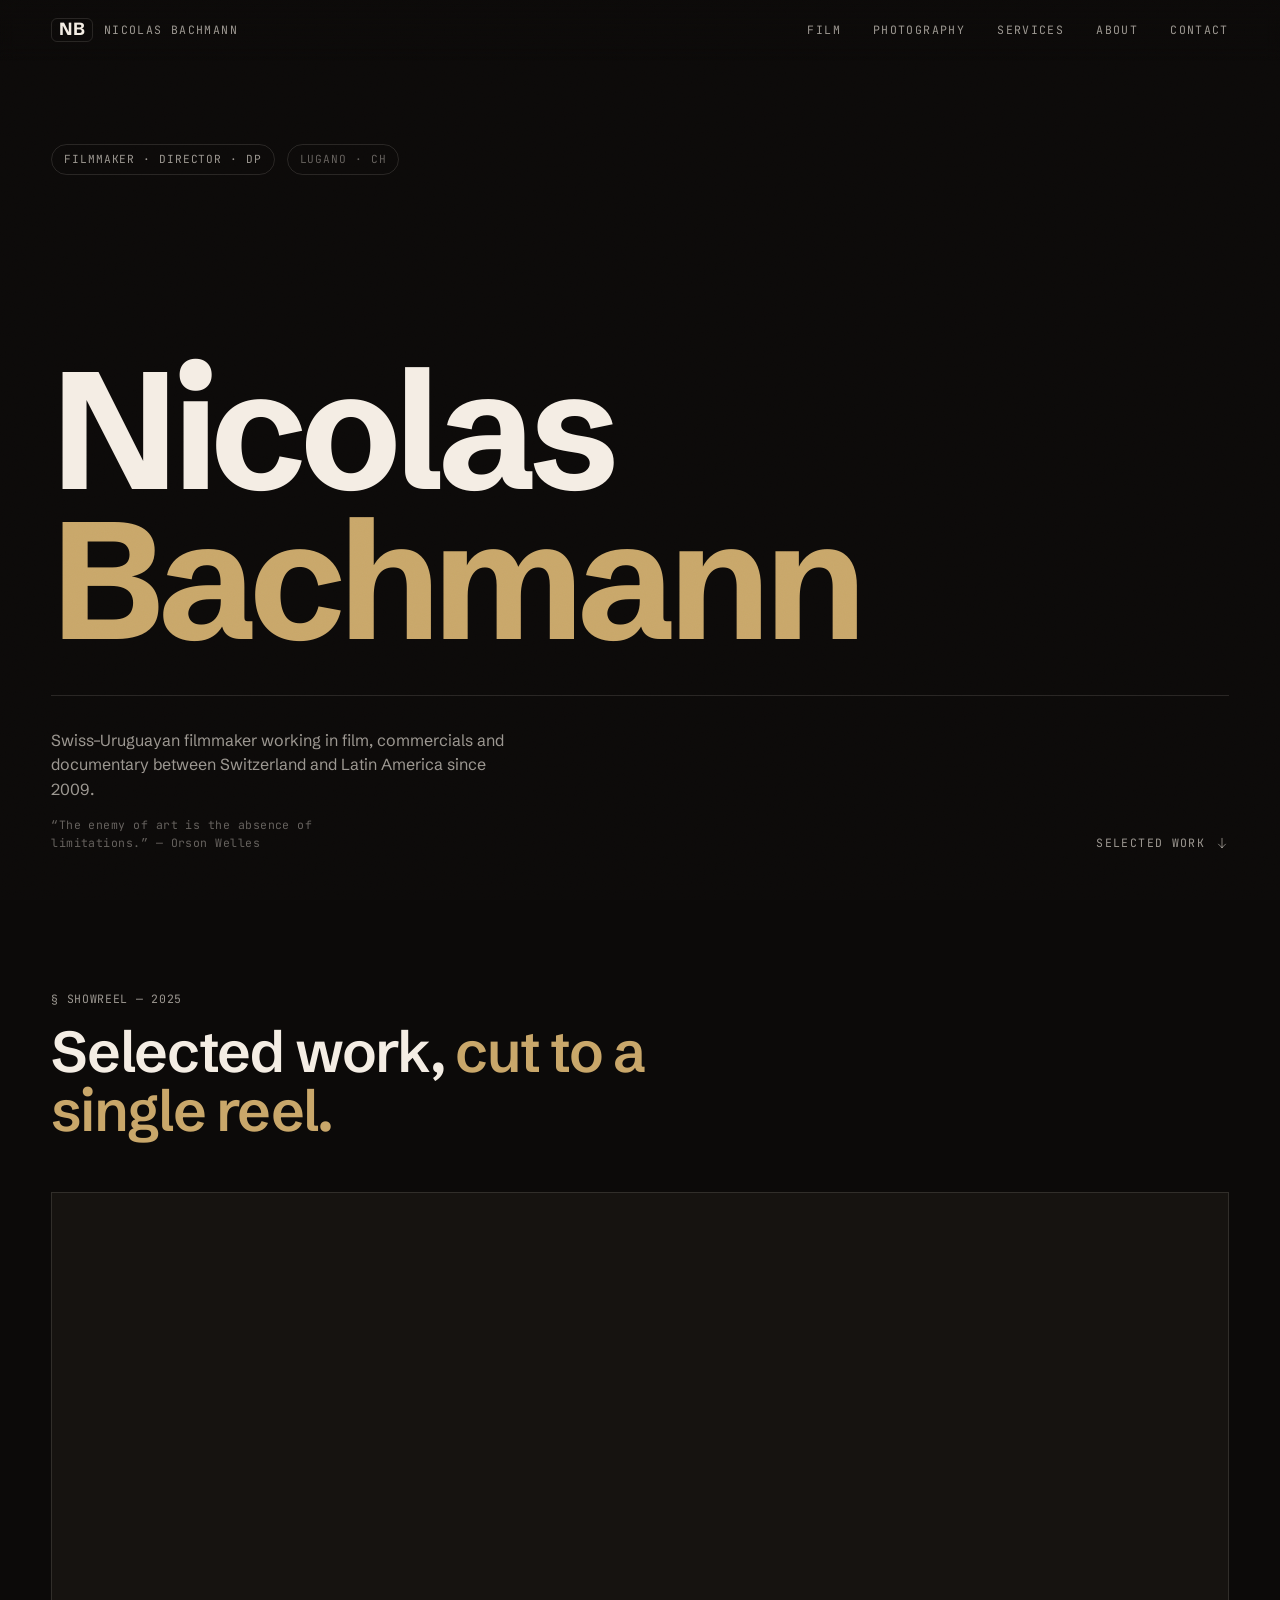
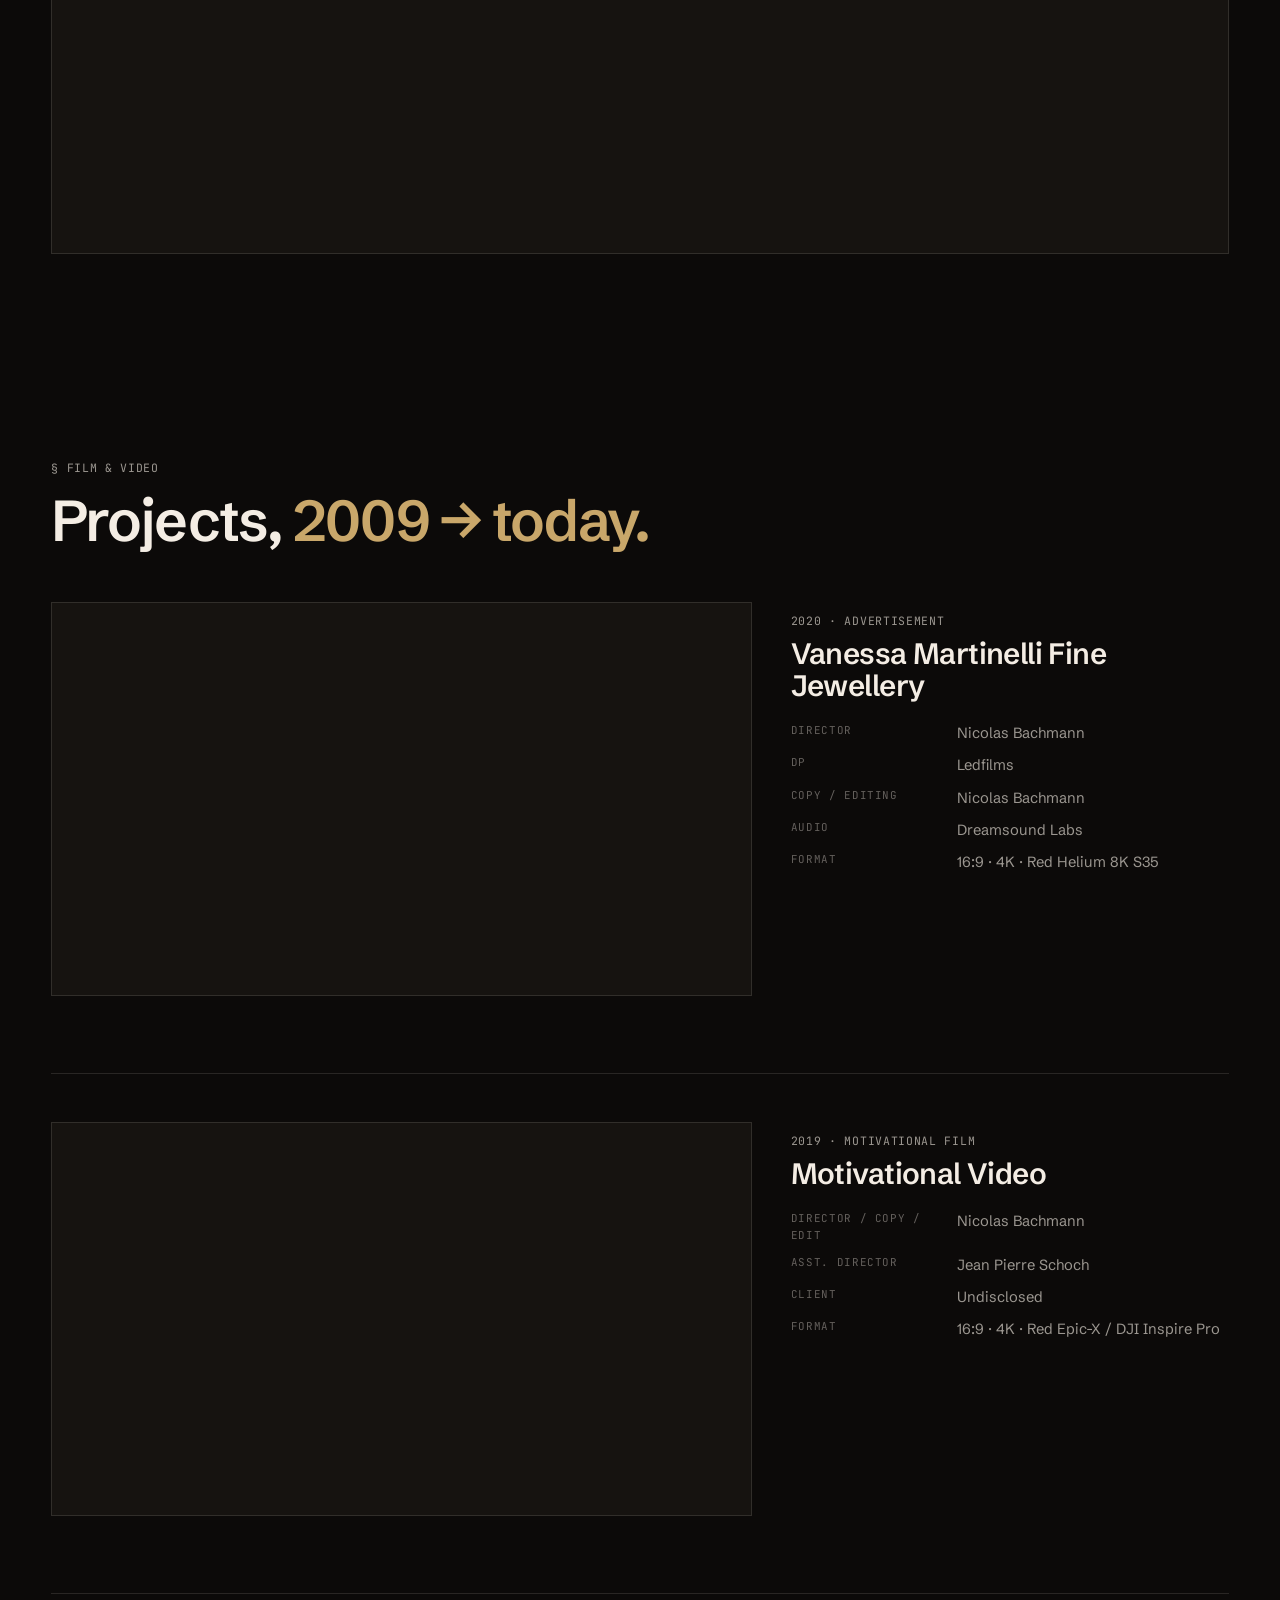
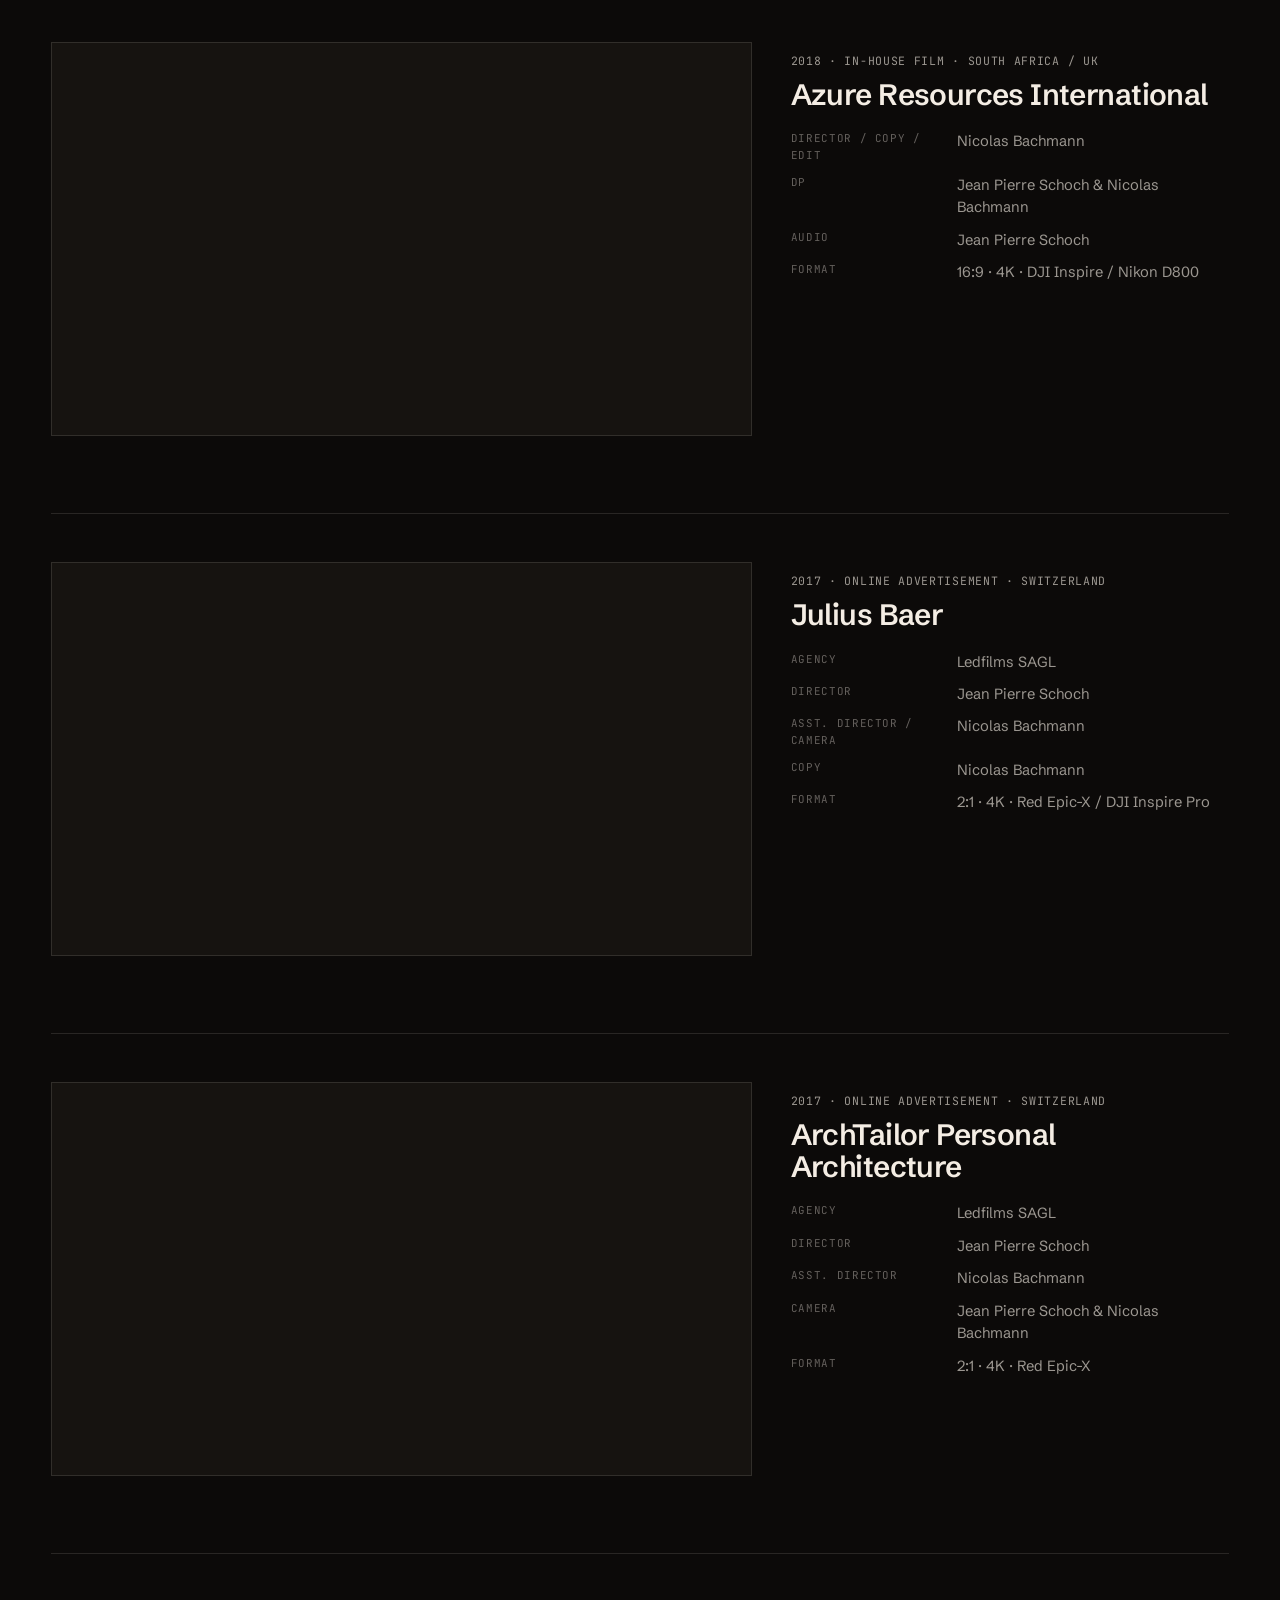
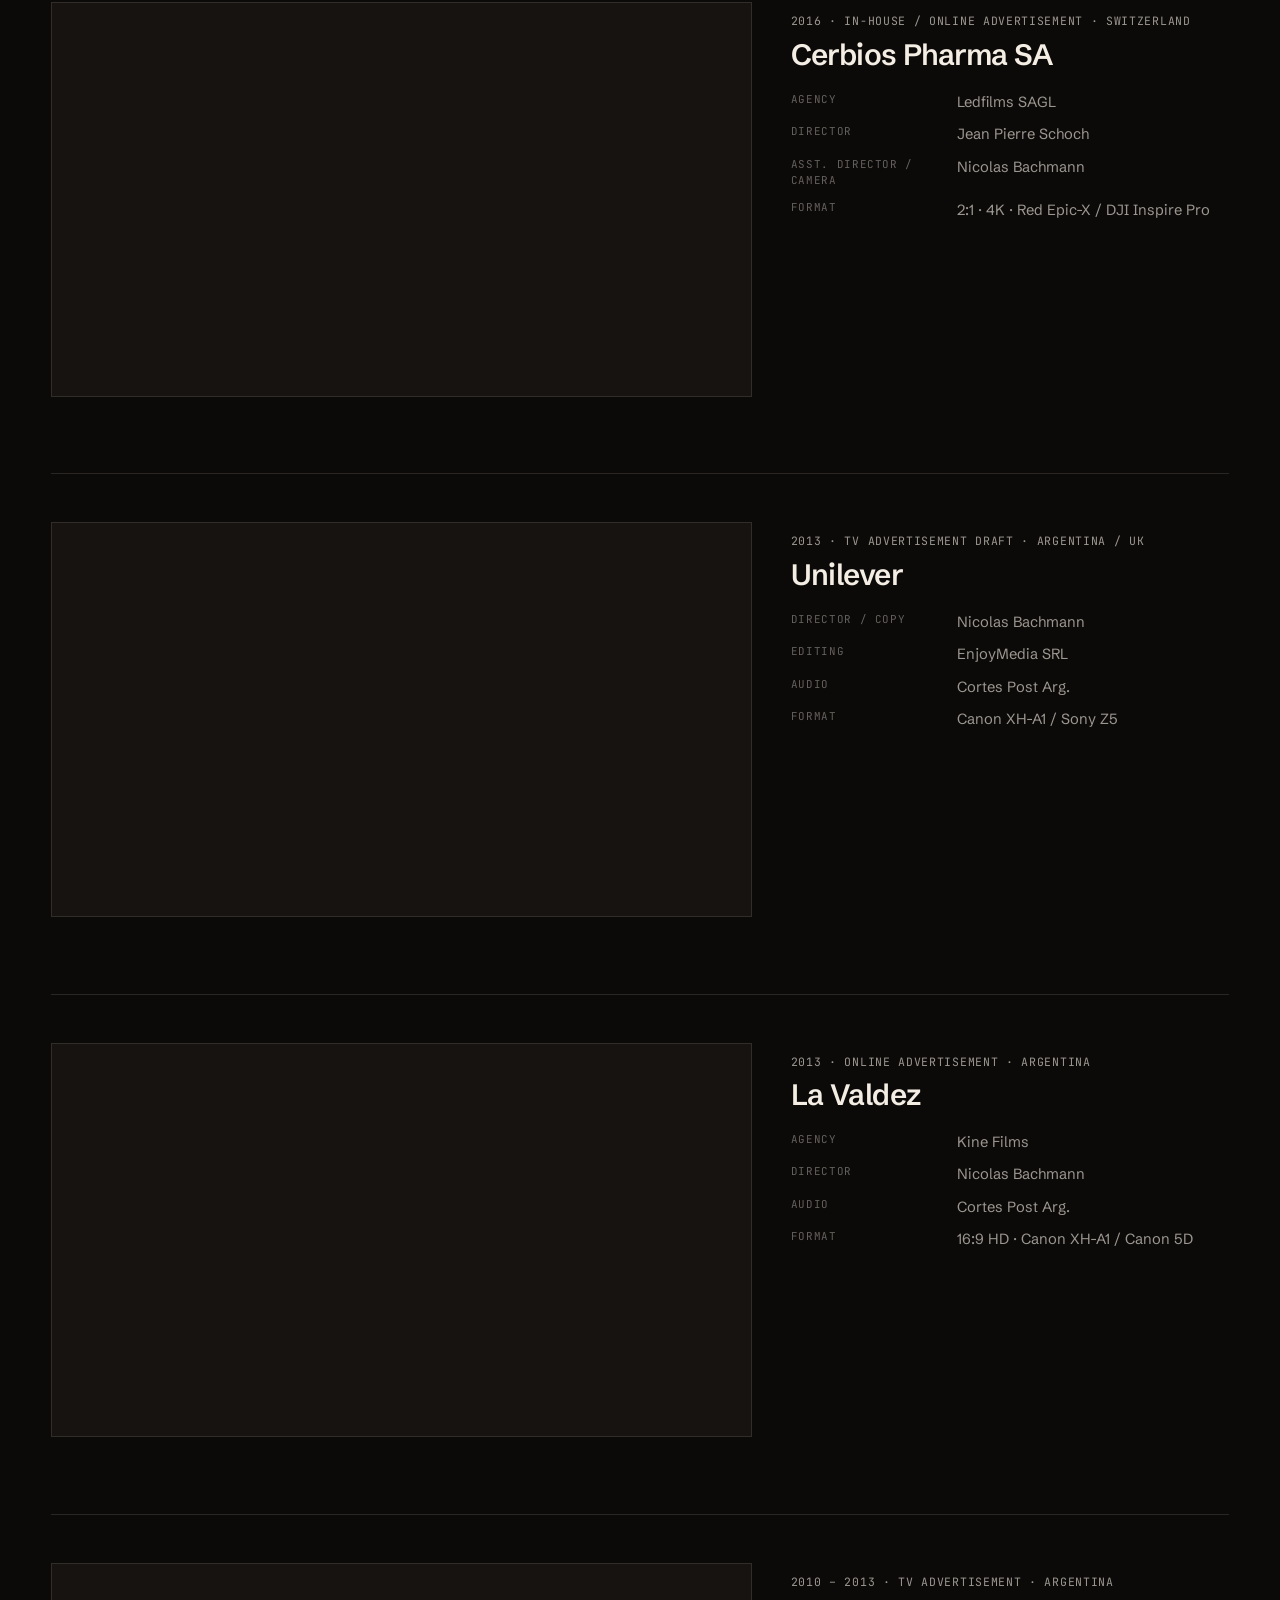
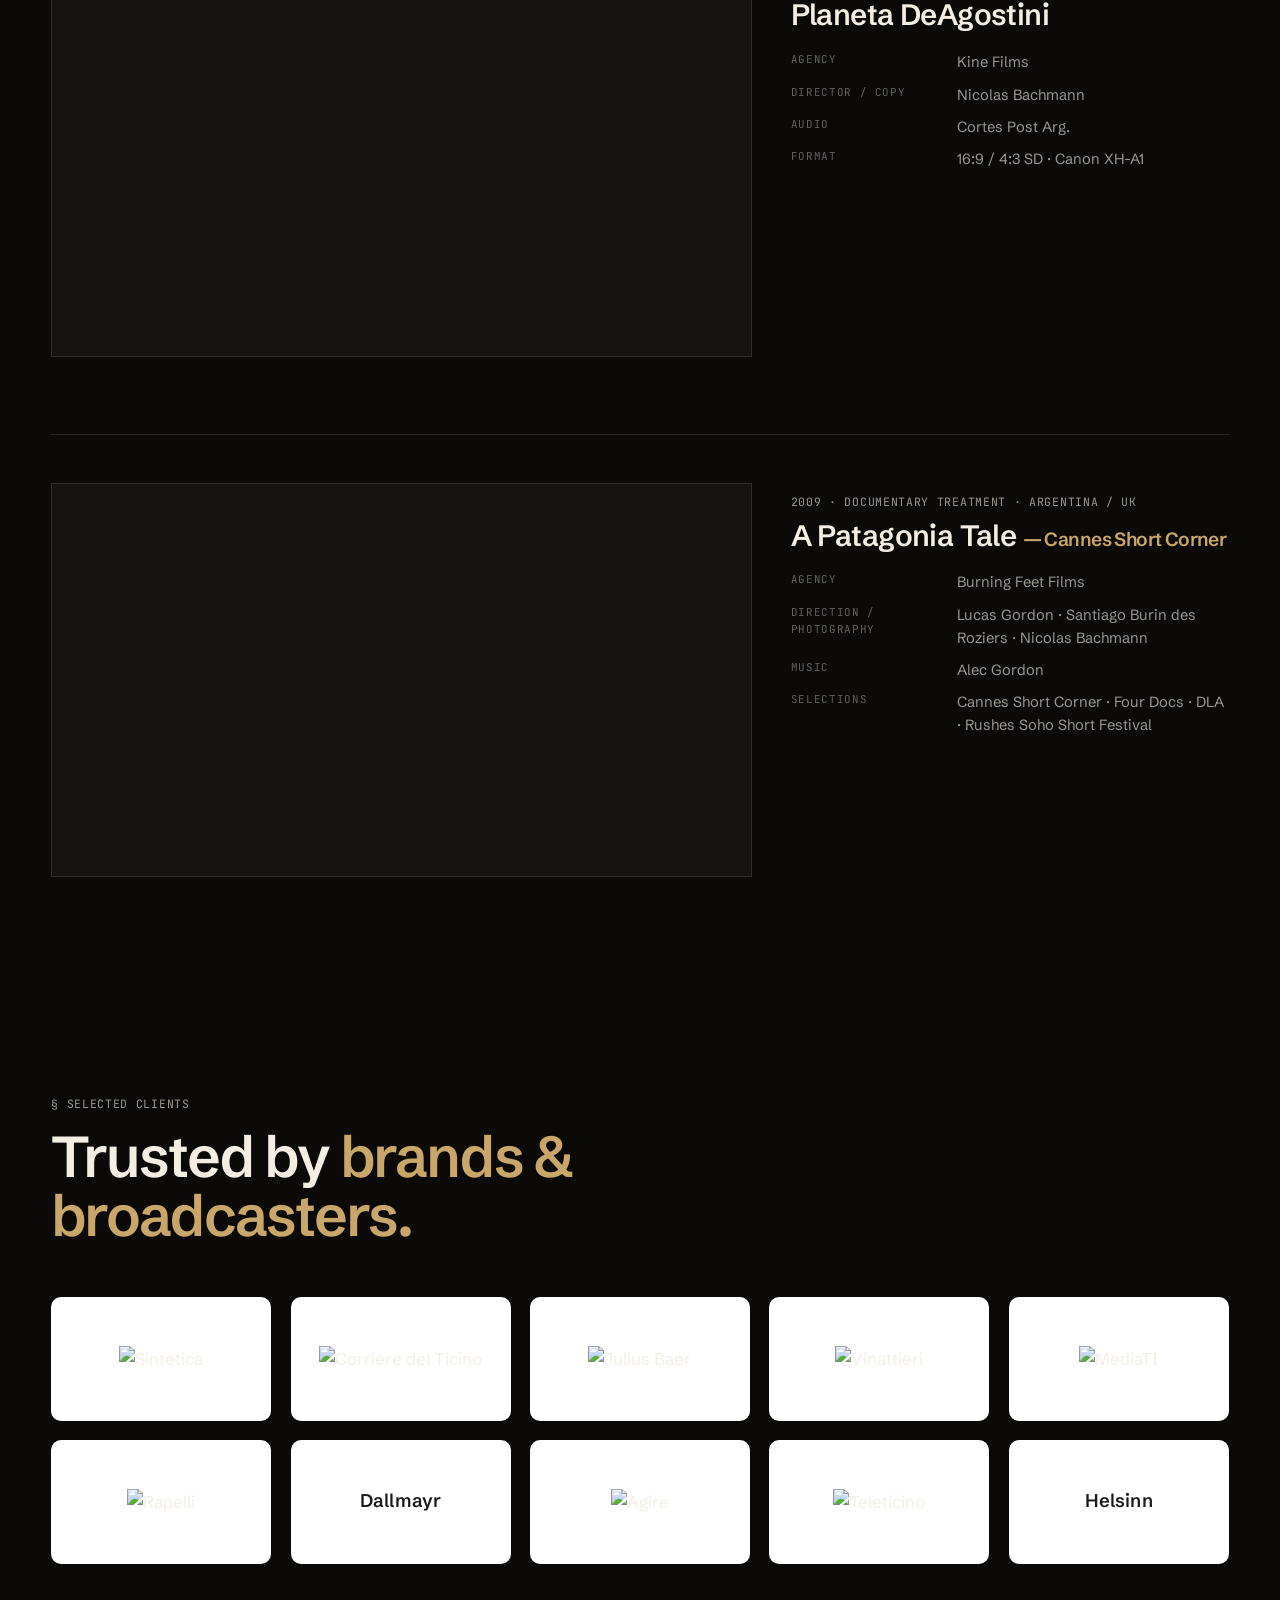
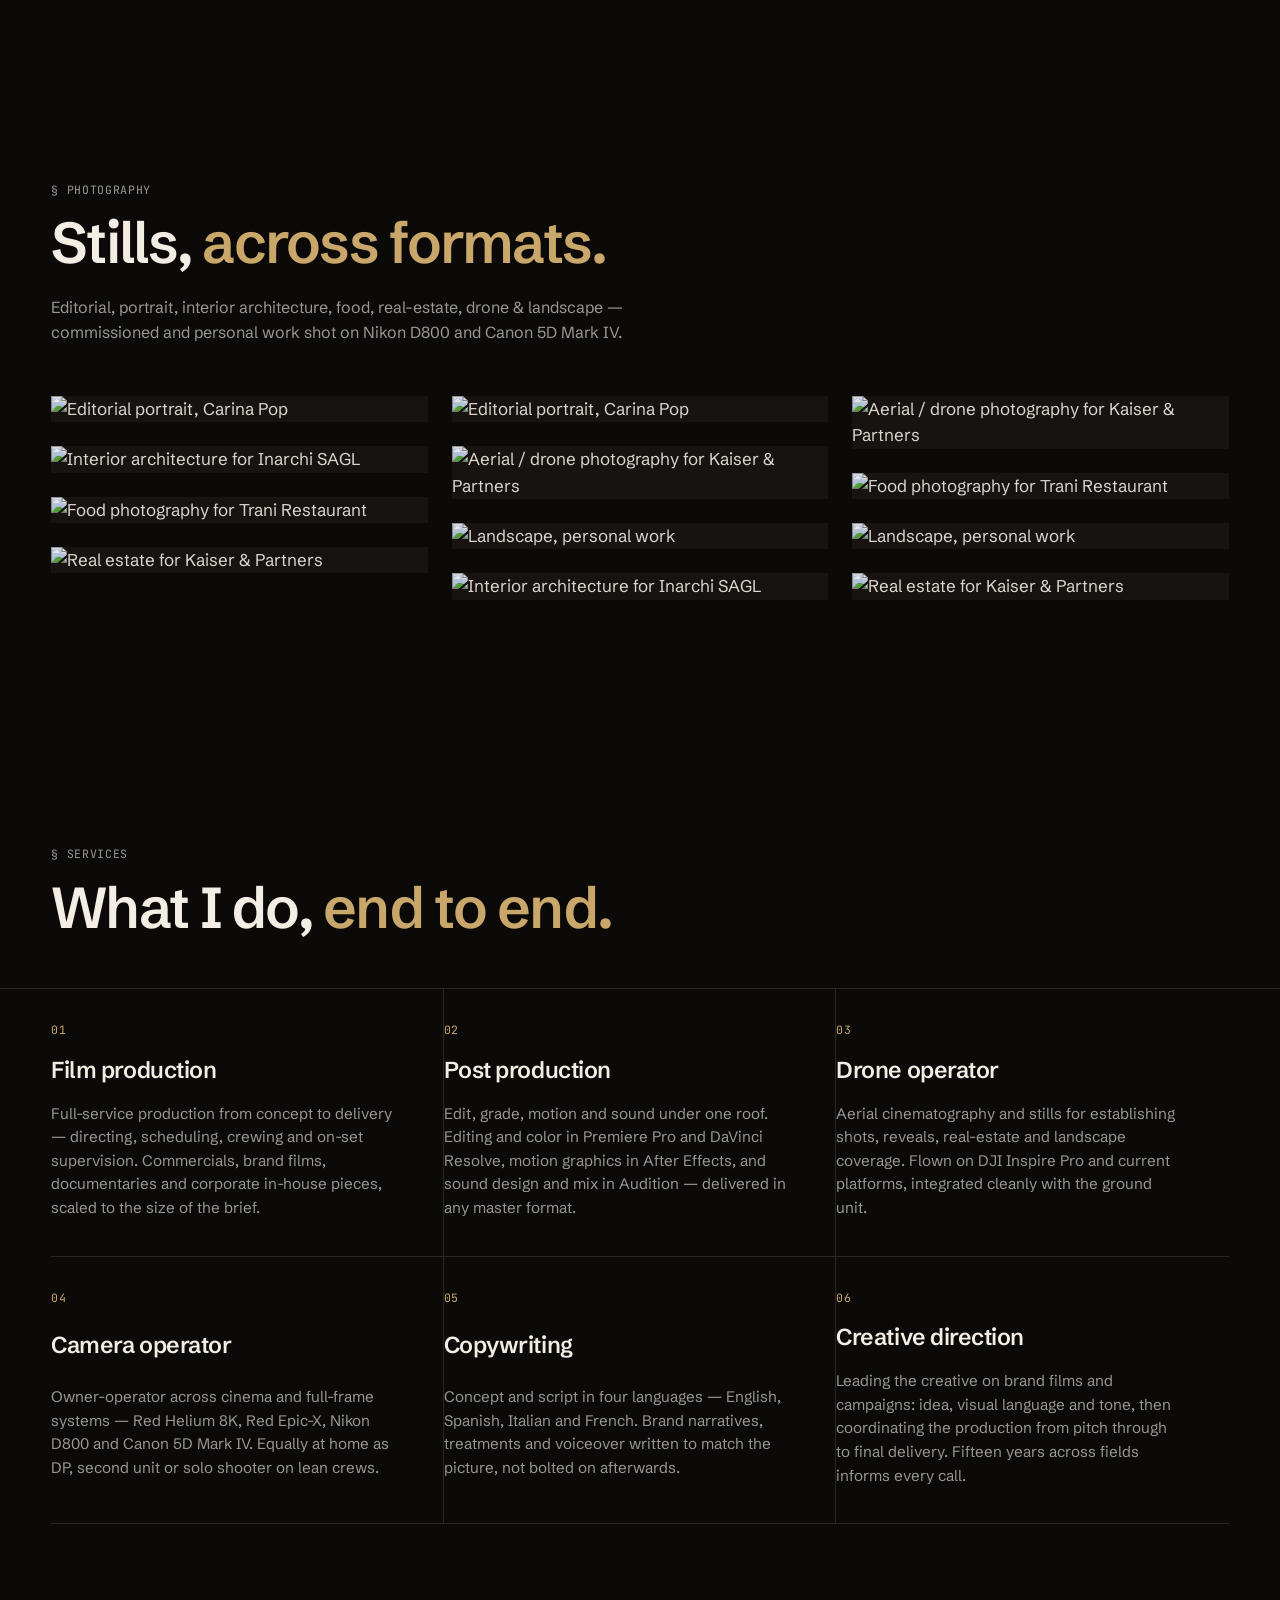
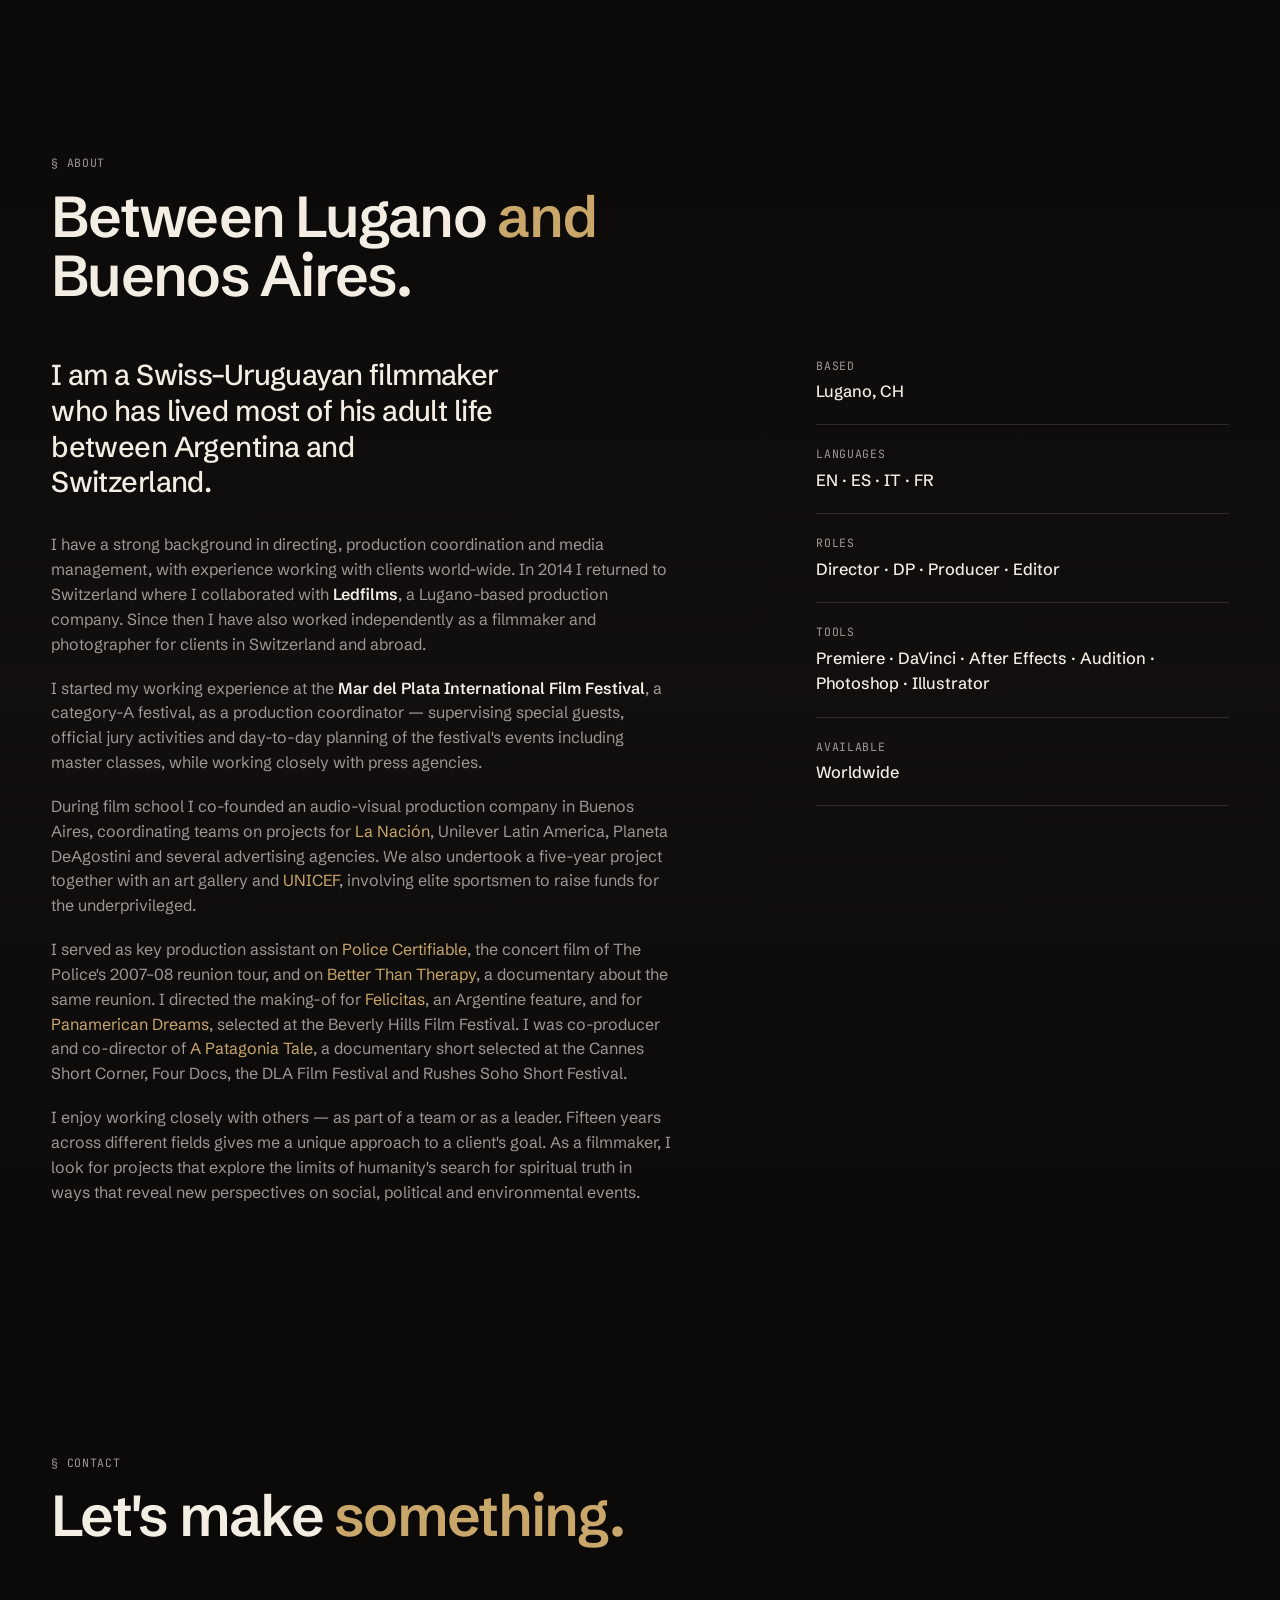
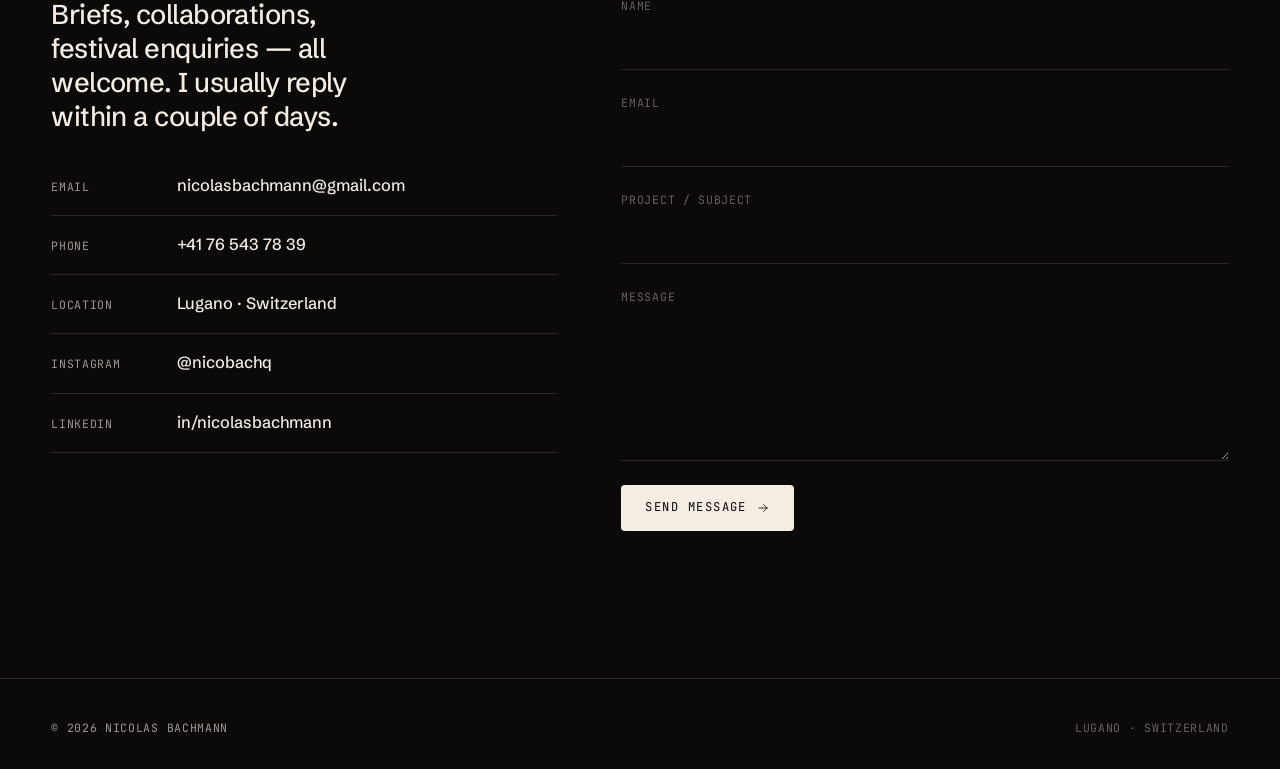
==== commit e0f0fe0c: "Add files via upload" ====
--- a/index.html
+++ b/index.html
@@ -11,7 +11,6 @@
   <meta name="author" content="Nicolas Bachmann">
   <link rel="canonical" href="https://www.nicolasbachmann.com/">
 
-  <!-- Open Graph / social share -->
   <meta property="og:type" content="website">
   <meta property="og:url" content="https://www.nicolasbachmann.com/">
   <meta property="og:title" content="Nicolas Bachmann — Filmmaker, Director">
@@ -22,7 +21,6 @@
   <meta name="twitter:title" content="Nicolas Bachmann — Filmmaker, Director">
   <meta name="twitter:description" content="Films, commercials, documentaries between Switzerland and Latin America.">
 
-  <!-- Structured data -->
   <script type="application/ld+json">
   {
     "@context": "https://schema.org",
@@ -33,31 +31,25 @@
     "nationality": ["Swiss", "Uruguayan"],
     "email": "mailto:nicolasbachmann@gmail.com",
     "telephone": "+41 76 543 78 39",
-    "address": {
-      "@type": "PostalAddress",
-      "addressLocality": "Lugano",
-      "addressCountry": "CH"
-    },
+    "address": { "@type": "PostalAddress", "addressLocality": "Lugano", "addressCountry": "CH" },
     "sameAs": [
-      "https://www.instagram.com/nicolasbachmann/",
-      "https://ch.linkedin.com/in/nicolasbachmann",
-      "https://www.imdb.com/name/nm7119779/"
+      "https://www.instagram.com/nicobachq/",
+      "https://ch.linkedin.com/in/nicolasbachmann"
     ]
   }
   </script>
 
-  <!-- Fonts -->
+  <!-- Fonts: modern grotesque + mono labels -->
   <link rel="preconnect" href="https://fonts.googleapis.com">
   <link rel="preconnect" href="https://fonts.gstatic.com" crossorigin>
-  <link href="https://fonts.googleapis.com/css2?family=Fraunces:ital,opsz,wght@0,9..144,300..700;1,9..144,300..700&family=Manrope:wght@300;400;500;600&family=JetBrains+Mono:wght@400;500&display=swap" rel="stylesheet">
-
-  <link rel="icon" href="data:image/svg+xml,%3Csvg xmlns='http://www.w3.org/2000/svg' viewBox='0 0 64 64'%3E%3Crect width='64' height='64' fill='%230c0a09'/%3E%3Ctext x='32' y='44' font-family='Georgia,serif' font-size='40' font-style='italic' fill='%23f4ede4' text-anchor='middle'%3Enb%3C/text%3E%3C/svg%3E">
+  <link href="https://fonts.googleapis.com/css2?family=Schibsted+Grotesk:wght@400;500;600;700&family=JetBrains+Mono:wght@400;500&display=swap" rel="stylesheet">
+
+  <link rel="icon" href="data:image/svg+xml,%3Csvg xmlns='http://www.w3.org/2000/svg' viewBox='0 0 64 64'%3E%3Crect width='64' height='64' fill='%230c0a09'/%3E%3Ctext x='32' y='43' font-family='Helvetica,Arial,sans-serif' font-size='30' font-weight='700' fill='%23f4ede4' text-anchor='middle'%3ENB%3C/text%3E%3C/svg%3E">
 
   <link rel="stylesheet" href="styles.css">
 </head>
 <body>
 
-  <!-- Subtle film-grain overlay -->
   <div class="grain" aria-hidden="true"></div>
 
   <!-- ============ NAV ============ -->
@@ -81,23 +73,23 @@
   <!-- ============ HERO ============ -->
   <section class="hero" id="top">
     <div class="hero__meta">
-      <span class="tag">Reel — 2025</span>
+      <span class="tag">Filmmaker · Director · DP</span>
       <span class="tag tag--dim">Lugano · CH</span>
     </div>
 
     <h1 class="hero__title">
-      <span class="hero__line">"The enemy of</span>
-      <span class="hero__line"><em>art</em> is the absence</span>
-      <span class="hero__line">of limitations."</span>
+      <span class="hero__line">Nicolas</span>
+      <span class="hero__line">Bachmann</span>
     </h1>
-    <p class="hero__attribution">— Orson Welles</p>
 
     <div class="hero__foot">
-      <p class="hero__lede">
-        Nicolas Bachmann — Swiss–Uruguayan filmmaker.
-        Director · DP · drone & camera operator · creative director.
-        Working between Switzerland and Latin America since 2009.
-      </p>
+      <div>
+        <p class="hero__lede">
+          Swiss–Uruguayan filmmaker working in film, commercials and documentary
+          between Switzerland and Latin America since 2009.
+        </p>
+        <p class="hero__quote">“The enemy of art is the absence of limitations.” — Orson Welles</p>
+      </div>
       <a href="#film" class="scroll-cue">
         <span>Selected work</span>
         <svg viewBox="0 0 24 24" width="14" height="14" aria-hidden="true">
@@ -118,8 +110,7 @@
         src="https://player.vimeo.com/video/1069516317?title=0&byline=0&portrait=0&dnt=1"
         title="Nicolas Bachmann — Showreel 2025"
         allow="autoplay; fullscreen; picture-in-picture"
-        allowfullscreen
-        loading="lazy"></iframe>
+        allowfullscreen loading="lazy"></iframe>
     </div>
   </section>
 
@@ -132,14 +123,9 @@
 
     <div class="projects">
 
-      <!-- Vanessa Martinelli -->
-      <article class="project">
-        <div class="project__media">
-          <iframe
-            src="https://player.vimeo.com/video/549212015?title=0&byline=0&portrait=0&dnt=1"
-            title="Vanessa Martinelli Fine Jewellery"
-            allow="fullscreen; picture-in-picture"
-            allowfullscreen loading="lazy"></iframe>
+      <article class="project">
+        <div class="project__media">
+          <iframe src="https://player.vimeo.com/video/549212015?title=0&byline=0&portrait=0&dnt=1" title="Vanessa Martinelli Fine Jewellery" allow="fullscreen; picture-in-picture" allowfullscreen loading="lazy"></iframe>
         </div>
         <div class="project__meta">
           <span class="mono">2020 · Advertisement</span>
@@ -154,14 +140,9 @@
         </div>
       </article>
 
-      <!-- Motivational Video -->
-      <article class="project">
-        <div class="project__media">
-          <iframe
-            src="https://player.vimeo.com/video/323827164?title=0&byline=0&portrait=0&dnt=1"
-            title="Motivational Video 2019"
-            allow="fullscreen; picture-in-picture"
-            allowfullscreen loading="lazy"></iframe>
+      <article class="project">
+        <div class="project__media">
+          <iframe src="https://player.vimeo.com/video/323827164?title=0&byline=0&portrait=0&dnt=1" title="Motivational Video 2019" allow="fullscreen; picture-in-picture" allowfullscreen loading="lazy"></iframe>
         </div>
         <div class="project__meta">
           <span class="mono">2019 · Motivational film</span>
@@ -175,14 +156,9 @@
         </div>
       </article>
 
-      <!-- Azure Resources -->
-      <article class="project">
-        <div class="project__media">
-          <iframe
-            src="https://player.vimeo.com/video/329565736?title=0&byline=0&portrait=0&dnt=1"
-            title="Azure Resources International"
-            allow="fullscreen; picture-in-picture"
-            allowfullscreen loading="lazy"></iframe>
+      <article class="project">
+        <div class="project__media">
+          <iframe src="https://player.vimeo.com/video/329565736?title=0&byline=0&portrait=0&dnt=1" title="Azure Resources International" allow="fullscreen; picture-in-picture" allowfullscreen loading="lazy"></iframe>
         </div>
         <div class="project__meta">
           <span class="mono">2018 · In-house film · South Africa / UK</span>
@@ -196,14 +172,9 @@
         </div>
       </article>
 
-      <!-- Julius Baer -->
-      <article class="project">
-        <div class="project__media">
-          <iframe
-            src="https://player.vimeo.com/video/329755140?title=0&byline=0&portrait=0&dnt=1"
-            title="Julius Baer 2017"
-            allow="fullscreen; picture-in-picture"
-            allowfullscreen loading="lazy"></iframe>
+      <article class="project">
+        <div class="project__media">
+          <iframe src="https://player.vimeo.com/video/329755140?title=0&byline=0&portrait=0&dnt=1" title="Julius Baer 2017" allow="fullscreen; picture-in-picture" allowfullscreen loading="lazy"></iframe>
         </div>
         <div class="project__meta">
           <span class="mono">2017 · Online advertisement · Switzerland</span>
@@ -218,14 +189,9 @@
         </div>
       </article>
 
-      <!-- ArchTailor -->
-      <article class="project">
-        <div class="project__media">
-          <iframe
-            src="https://player.vimeo.com/video/329756951?title=0&byline=0&portrait=0&dnt=1"
-            title="ArchTailor 2017"
-            allow="fullscreen; picture-in-picture"
-            allowfullscreen loading="lazy"></iframe>
+      <article class="project">
+        <div class="project__media">
+          <iframe src="https://player.vimeo.com/video/329756951?title=0&byline=0&portrait=0&dnt=1" title="ArchTailor 2017" allow="fullscreen; picture-in-picture" allowfullscreen loading="lazy"></iframe>
         </div>
         <div class="project__meta">
           <span class="mono">2017 · Online advertisement · Switzerland</span>
@@ -240,14 +206,9 @@
         </div>
       </article>
 
-      <!-- Cerbios -->
-      <article class="project">
-        <div class="project__media">
-          <iframe
-            src="https://player.vimeo.com/video/329760050?title=0&byline=0&portrait=0&dnt=1"
-            title="Cerbios Pharma 2016"
-            allow="fullscreen; picture-in-picture"
-            allowfullscreen loading="lazy"></iframe>
+      <article class="project">
+        <div class="project__media">
+          <iframe src="https://player.vimeo.com/video/329760050?title=0&byline=0&portrait=0&dnt=1" title="Cerbios Pharma 2016" allow="fullscreen; picture-in-picture" allowfullscreen loading="lazy"></iframe>
         </div>
         <div class="project__meta">
           <span class="mono">2016 · In-house / Online advertisement · Switzerland</span>
@@ -261,14 +222,9 @@
         </div>
       </article>
 
-      <!-- Unilever -->
-      <article class="project">
-        <div class="project__media">
-          <iframe
-            src="https://player.vimeo.com/video/329762857?title=0&byline=0&portrait=0&dnt=1"
-            title="Unilever 2013"
-            allow="fullscreen; picture-in-picture"
-            allowfullscreen loading="lazy"></iframe>
+      <article class="project">
+        <div class="project__media">
+          <iframe src="https://player.vimeo.com/video/329762857?title=0&byline=0&portrait=0&dnt=1" title="Unilever 2013" allow="fullscreen; picture-in-picture" allowfullscreen loading="lazy"></iframe>
         </div>
         <div class="project__meta">
           <span class="mono">2013 · TV advertisement draft · Argentina / UK</span>
@@ -282,14 +238,9 @@
         </div>
       </article>
 
-      <!-- La Valdez -->
-      <article class="project">
-        <div class="project__media">
-          <iframe
-            src="https://player.vimeo.com/video/329765994?title=0&byline=0&portrait=0&dnt=1"
-            title="La Valdez 2013"
-            allow="fullscreen; picture-in-picture"
-            allowfullscreen loading="lazy"></iframe>
+      <article class="project">
+        <div class="project__media">
+          <iframe src="https://player.vimeo.com/video/329765994?title=0&byline=0&portrait=0&dnt=1" title="La Valdez 2013" allow="fullscreen; picture-in-picture" allowfullscreen loading="lazy"></iframe>
         </div>
         <div class="project__meta">
           <span class="mono">2013 · Online advertisement · Argentina</span>
@@ -303,14 +254,9 @@
         </div>
       </article>
 
-      <!-- Planeta DeAgostini -->
-      <article class="project">
-        <div class="project__media">
-          <iframe
-            src="https://player.vimeo.com/video/96180710?title=0&byline=0&portrait=0&dnt=1"
-            title="Planeta DeAgostini 2010-2013"
-            allow="fullscreen; picture-in-picture"
-            allowfullscreen loading="lazy"></iframe>
+      <article class="project">
+        <div class="project__media">
+          <iframe src="https://player.vimeo.com/video/96180710?title=0&byline=0&portrait=0&dnt=1" title="Planeta DeAgostini 2010-2013" allow="fullscreen; picture-in-picture" allowfullscreen loading="lazy"></iframe>
         </div>
         <div class="project__meta">
           <span class="mono">2010 – 2013 · TV advertisement · Argentina</span>
@@ -324,14 +270,9 @@
         </div>
       </article>
 
-      <!-- A Patagonia Tale -->
-      <article class="project">
-        <div class="project__media">
-          <iframe
-            src="https://player.vimeo.com/video/331328638?title=0&byline=0&portrait=0&dnt=1"
-            title="A Patagonia Tale"
-            allow="fullscreen; picture-in-picture"
-            allowfullscreen loading="lazy"></iframe>
+      <article class="project">
+        <div class="project__media">
+          <iframe src="https://player.vimeo.com/video/331328638?title=0&byline=0&portrait=0&dnt=1" title="A Patagonia Tale" allow="fullscreen; picture-in-picture" allowfullscreen loading="lazy"></iframe>
         </div>
         <div class="project__meta">
           <span class="mono">2009 · Documentary treatment · Argentina / UK</span>
@@ -348,29 +289,36 @@
     </div>
   </section>
 
-  <!-- ============ CLIENTS ============ -->
+  <!-- ============ CLIENTS (logo wall) ============ -->
   <section class="clients" id="clients">
     <header class="section-head">
       <span class="mono">§ Selected clients</span>
-      <h2>A few people who have <em>trusted me.</em></h2>
+      <h2>Trusted by <em>brands &amp; broadcasters.</em></h2>
     </header>
-    <ul class="clients__list">
-      <li><a href="https://www.sintetica.com/" rel="noopener" target="_blank">Sintetica</a></li>
-      <li><a href="https://www.vinattieri.ch/" rel="noopener" target="_blank">Vinattieri</a></li>
-      <li><a href="https://agire.ch/" rel="noopener" target="_blank">Agire</a></li>
-      <li><a href="https://gruppocdt.ch/" rel="noopener" target="_blank">Gruppo CDT</a></li>
-      <li><a href="https://mediatimarketing.ch/" rel="noopener" target="_blank">MediaTI</a></li>
-      <li><a href="http://teleticino.ch/" rel="noopener" target="_blank">Teleticino</a></li>
-      <li><a href="http://www.juliusbaer.com/" rel="noopener" target="_blank">Julius Baer</a></li>
-      <li><a href="http://rapelli.ch" rel="noopener" target="_blank">Rapelli</a></li>
-      <li><a href="https://www.dallmayr.com/" rel="noopener" target="_blank">Dallmayr</a></li>
-      <li>Unilever</li>
-      <li>UNICEF</li>
-      <li>La Nación</li>
-      <li>Planeta DeAgostini</li>
-      <li>Mar del Plata Film Festival</li>
-      <li>RSI</li>
-      <li>Ledfilms SAGL</li>
+    <!--
+      Logos currently load from your Wix CDN. They'll keep working while Wix is active;
+      before cancelling Wix, save them and re-upload to a /logos folder (see README).
+      Dallmayr & Helsinn have no logo file yet — they show as text. Drop in a PNG to upgrade them.
+    -->
+    <ul class="logos">
+      <li class="logo"><a href="https://www.sintetica.com/" target="_blank" rel="noopener" aria-label="Sintetica">
+        <img loading="lazy" alt="Sintetica" src="https://static.wixstatic.com/media/3e837f_67a3f427e22f4fbdbb4066f109712415~mv2.png/v1/fill/w_336,h_76,al_c,q_85,enc_avif,quality_auto/logo.png"></a></li>
+      <li class="logo"><a href="https://gruppocdt.ch/" target="_blank" rel="noopener" aria-label="Corriere del Ticino">
+        <img loading="lazy" alt="Corriere del Ticino" src="https://static.wixstatic.com/media/3e837f_e09eea326f1d47579904f59a8601591d~mv2.png/v1/fill/w_616,h_130,al_c,q_85,enc_avif,quality_auto/logo.png"></a></li>
+      <li class="logo"><a href="http://www.juliusbaer.com/" target="_blank" rel="noopener" aria-label="Julius Baer">
+        <img loading="lazy" alt="Julius Baer" src="https://static.wixstatic.com/media/3e837f_79c69ead417d4391b5f8407acb2b3381~mv2.png/v1/crop/x_0,y_69,w_540,h_130/fill/w_500,h_120,al_c,q_85,enc_avif,quality_auto/logo.png"></a></li>
+      <li class="logo"><a href="https://www.vinattieri.ch/" target="_blank" rel="noopener" aria-label="Vinattieri">
+        <img loading="lazy" alt="Vinattieri" src="https://static.wixstatic.com/media/3e837f_d5f0ee472d194cbeb1a427af3dd7e2cb~mv2.png/v1/fill/w_300,h_163,al_c,q_85,enc_avif,quality_auto/logo.png"></a></li>
+      <li class="logo"><a href="https://mediatimarketing.ch/" target="_blank" rel="noopener" aria-label="MediaTI">
+        <img loading="lazy" alt="MediaTI" src="https://static.wixstatic.com/media/3e837f_1a7213f398f847068bc16b8f836cc1ee~mv2.png/v1/fill/w_508,h_66,al_c,q_85,enc_avif,quality_auto/logo.png"></a></li>
+      <li class="logo"><a href="http://rapelli.ch" target="_blank" rel="noopener" aria-label="Rapelli">
+        <img loading="lazy" alt="Rapelli" src="https://static.wixstatic.com/media/3e837f_d5a6b48040ad48b8beca777cc6ef599b~mv2.png/v1/fill/w_236,h_182,al_c,q_85,enc_avif,quality_auto/logo.png"></a></li>
+      <li class="logo logo--text"><a href="https://www.dallmayr.com/" target="_blank" rel="noopener">Dallmayr</a></li>
+      <li class="logo"><a href="https://agire.ch/" target="_blank" rel="noopener" aria-label="Agire">
+        <img loading="lazy" alt="Agire" src="https://static.wixstatic.com/media/3e837f_91012fc0fcf741caaa1077639561c302~mv2.png/v1/fill/w_260,h_90,al_c,q_85,enc_avif,quality_auto/logo.png"></a></li>
+      <li class="logo"><a href="http://teleticino.ch/" target="_blank" rel="noopener" aria-label="Teleticino">
+        <img loading="lazy" alt="Teleticino" src="https://static.wixstatic.com/media/3e837f_4802eaaab8114b51b5104a65f0145bcb~mv2.png/v1/fill/w_378,h_66,al_c,q_85,enc_avif,quality_auto/logo.png"></a></li>
+      <li class="logo logo--text"><a href="https://www.helsinn.com/" target="_blank" rel="noopener">Helsinn</a></li>
     </ul>
   </section>
 
@@ -380,52 +328,69 @@
       <span class="mono">§ Photography</span>
       <h2>Stills, <em>across formats.</em></h2>
       <p class="section-lede">
-        Editorial, interior architecture, real estate, food, drone &amp; landscape —
-        commissioned and personal work, shot primarily on Nikon D800 and Canon 5D Mark IV.
+        Editorial, portrait, interior architecture, food, real-estate, drone &amp; landscape —
+        commissioned and personal work shot on Nikon D800 and Canon 5D Mark IV.
       </p>
     </header>
 
     <!--
-      NOTE: image URLs below currently point to your existing Wix CDN.
-      They'll keep working while your Wix account exists, but to be safe
-      download them and re-upload to this repo, then update the src= paths.
-      See README for instructions.
+      Each photo is labelled with its real category & client from your current site.
+      Images load from your Wix CDN for now — save & re-host before cancelling Wix (see README).
+      If any photo/label pairing is wrong, tell me the ID in the URL and I'll swap it.
     -->
-    <div class="photo-grid">
-      <a class="photo photo--tall" href="#photography">
-        <img loading="lazy" alt="Editorial — model Carina Pop"
-             src="https://static.wixstatic.com/media/3e837f_7431dd96bdec4d30bfcf708152ff6a44~mv2_d_2404_3600_s_4_2.jpg/v1/fill/w_800,h_1100,fp_0.49_0.19,q_85,enc_avif,quality_auto/photo.jpg">
-        <span class="photo__tag mono">Editorial · Carina Pop</span>
-      </a>
-      <a class="photo" href="#photography">
-        <img loading="lazy" alt="Interior architecture — Inarchi"
-             src="https://static.wixstatic.com/media/3e837f_e8beafd92347466ca2974a668d715727~mv2_d_3000_2002_s_2.jpg/v1/fill/w_900,h_600,q_85,enc_avif,quality_auto/photo.jpg">
-        <span class="photo__tag mono">Architecture · Inarchi</span>
-      </a>
-      <a class="photo" href="#photography">
-        <img loading="lazy" alt="Food — Trani Restaurant"
-             src="https://static.wixstatic.com/media/3e837f_6cac7a7312f042a4942286d0ed1cc00c~mv2_d_3600_2403_s_4_2.jpg/v1/fill/w_900,h_600,q_85,enc_avif,quality_auto/photo.jpg">
-        <span class="photo__tag mono">Food · Trani</span>
-      </a>
-      <a class="photo photo--tall" href="#photography">
-        <img loading="lazy" alt="Real estate — Kaiser &amp; Partners"
-             src="https://static.wixstatic.com/media/3e837f_78df84a46a7a43c0b4fd667cafd520ae~mv2_d_3600_2022_s_2.jpg/v1/fill/w_800,h_1100,q_85,enc_avif,quality_auto/photo.jpg">
-        <span class="photo__tag mono">Real estate · Kaiser &amp; Partners</span>
-      </a>
-      <a class="photo" href="#photography">
-        <img loading="lazy" alt="Drone photography — Kaiser &amp; Partners"
-             src="https://static.wixstatic.com/media/3e837f_af20e38d79ba4870955490b4538843ce~mv2_d_1800_1200_s_2.jpg/v1/fill/w_900,h_600,q_85,enc_avif,quality_auto/photo.jpg">
-        <span class="photo__tag mono">Drone · Kaiser &amp; Partners</span>
-      </a>
-      <a class="photo" href="#photography">
-        <img loading="lazy" alt="Landscape — personal work"
-             src="https://static.wixstatic.com/media/3e837f_000167125a04467ca657fae3908f33eb~mv2_d_3600_2403_s_4_2.jpg/v1/fill/w_900,h_600,q_85,enc_avif,quality_auto/photo.jpg">
-        <span class="photo__tag mono">Landscape · Personal</span>
-      </a>
-    </div>
-  </section>
-
-  <!-- ============ SERVICES / SKILLS ============ -->
+    <div class="gallery">
+      <figure class="shot shot--tall">
+        <img loading="lazy" alt="Editorial portrait, Carina Pop" src="https://static.wixstatic.com/media/3e837f_7431dd96bdec4d30bfcf708152ff6a44~mv2_d_2404_3600_s_4_2.jpg/v1/fill/w_800,h_1100,fp_0.49_0.19,q_85,enc_avif,quality_auto/photo.jpg">
+        <figcaption><span class="mono">Portrait</span> Carina Pop</figcaption>
+      </figure>
+      <figure class="shot">
+        <img loading="lazy" alt="Interior architecture for Inarchi SAGL" src="https://static.wixstatic.com/media/3e837f_e8beafd92347466ca2974a668d715727~mv2_d_3000_2002_s_2.jpg/v1/fill/w_1000,h_700,q_85,enc_avif,quality_auto/photo.jpg">
+        <figcaption><span class="mono">Architecture</span> Inarchi SAGL</figcaption>
+      </figure>
+      <figure class="shot">
+        <img loading="lazy" alt="Food photography for Trani Restaurant" src="https://static.wixstatic.com/media/3e837f_6cac7a7312f042a4942286d0ed1cc00c~mv2_d_3600_2403_s_4_2.jpg/v1/fill/w_1000,h_700,q_85,enc_avif,quality_auto/photo.jpg">
+        <figcaption><span class="mono">Food</span> Trani Restaurant</figcaption>
+      </figure>
+      <figure class="shot">
+        <img loading="lazy" alt="Real estate for Kaiser & Partners" src="https://static.wixstatic.com/media/3e837f_78df84a46a7a43c0b4fd667cafd520ae~mv2_d_3600_2022_s_2.jpg/v1/fill/w_1000,h_700,q_85,enc_avif,quality_auto/photo.jpg">
+        <figcaption><span class="mono">Real estate</span> Kaiser &amp; Partners</figcaption>
+      </figure>
+      <figure class="shot shot--tall">
+        <img loading="lazy" alt="Editorial portrait, Carina Pop" src="https://static.wixstatic.com/media/3e837f_97aa370fa20c4a70a42550c670abfd78~mv2_d_2414_3600_s_4_2.jpg/v1/fill/w_800,h_1100,fp_0.55_0.2,q_85,enc_avif,quality_auto/photo.jpg">
+        <figcaption><span class="mono">Portrait</span> Carina Pop</figcaption>
+      </figure>
+      <figure class="shot">
+        <img loading="lazy" alt="Aerial / drone photography for Kaiser & Partners" src="https://static.wixstatic.com/media/3e837f_737d0b938b0a428e8f851358c367a135~mv2_d_1920_1281_s_2.jpg/v1/fill/w_1000,h_700,q_85,enc_avif,quality_auto/photo.jpg">
+        <figcaption><span class="mono">Drone</span> Kaiser &amp; Partners</figcaption>
+      </figure>
+      <figure class="shot">
+        <img loading="lazy" alt="Landscape, personal work" src="https://static.wixstatic.com/media/3e837f_b2fcb83dcf5d488d8da4b36d99244809~mv2_d_3600_2403_s_4_2.jpg/v1/fill/w_1000,h_700,q_85,enc_avif,quality_auto/photo.jpg">
+        <figcaption><span class="mono">Landscape</span> Personal</figcaption>
+      </figure>
+      <figure class="shot">
+        <img loading="lazy" alt="Interior architecture for Inarchi SAGL" src="https://static.wixstatic.com/media/3e837f_c365e68da41e4dabaecf95911f041117~mv2_d_3600_2403_s_4_2.jpg/v1/fill/w_1000,h_700,q_85,enc_avif,quality_auto/photo.jpg">
+        <figcaption><span class="mono">Architecture</span> Inarchi SAGL</figcaption>
+      </figure>
+      <figure class="shot">
+        <img loading="lazy" alt="Aerial / drone photography for Kaiser & Partners" src="https://static.wixstatic.com/media/3e837f_dfe9b9d95de7429f83acc764a4ba9263~mv2_d_1920_1281_s_2.jpg/v1/fill/w_1000,h_700,q_85,enc_avif,quality_auto/photo.jpg">
+        <figcaption><span class="mono">Drone</span> Kaiser &amp; Partners</figcaption>
+      </figure>
+      <figure class="shot">
+        <img loading="lazy" alt="Food photography for Trani Restaurant" src="https://static.wixstatic.com/media/3e837f_233b2f2d48ee4325be5e04075693847e~mv2_d_3600_2403_s_4_2.jpg/v1/fill/w_1000,h_700,q_85,enc_avif,quality_auto/photo.jpg">
+        <figcaption><span class="mono">Food</span> Trani Restaurant</figcaption>
+      </figure>
+      <figure class="shot">
+        <img loading="lazy" alt="Landscape, personal work" src="https://static.wixstatic.com/media/3e837f_000167125a04467ca657fae3908f33eb~mv2_d_3600_2403_s_4_2.jpg/v1/fill/w_1000,h_700,q_85,enc_avif,quality_auto/photo.jpg">
+        <figcaption><span class="mono">Landscape</span> Personal</figcaption>
+      </figure>
+      <figure class="shot">
+        <img loading="lazy" alt="Real estate for Kaiser & Partners" src="https://static.wixstatic.com/media/3e837f_be936358198a4bf9b56a62cd751c8dee~mv2_d_3600_2022_s_2.jpg/v1/fill/w_1000,h_700,q_85,enc_avif,quality_auto/photo.jpg">
+        <figcaption><span class="mono">Real estate</span> Kaiser &amp; Partners</figcaption>
+      </figure>
+    </div>
+  </section>
+
+  <!-- ============ SERVICES ============ -->
   <section class="services" id="services">
     <header class="section-head">
       <span class="mono">§ Services</span>
@@ -435,32 +400,32 @@
       <li>
         <span class="mono">01</span>
         <h3>Film production</h3>
-        <p>Concept, planning, shooting. Commercials, documentaries, in-house films.</p>
+        <p>Full-service production from concept to delivery — directing, scheduling, crewing and on-set supervision. Commercials, brand films, documentaries and corporate in-house pieces, scaled to the size of the brief.</p>
       </li>
       <li>
         <span class="mono">02</span>
         <h3>Post production</h3>
-        <p>Editing in Premiere &amp; DaVinci Resolve, motion in After Effects, sound in Audition.</p>
+        <p>Edit, grade, motion and sound under one roof. Editing and color in Premiere Pro and DaVinci Resolve, motion graphics in After Effects, and sound design and mix in Audition — delivered in any master format.</p>
       </li>
       <li>
         <span class="mono">03</span>
         <h3>Drone operator</h3>
-        <p>Aerial cinematography and stills with DJI Inspire and consumer platforms.</p>
+        <p>Aerial cinematography and stills for establishing shots, reveals, real-estate and landscape coverage. Flown on DJI Inspire Pro and current platforms, integrated cleanly with the ground unit.</p>
       </li>
       <li>
         <span class="mono">04</span>
         <h3>Camera operator</h3>
-        <p>Red Helium 8K, Red Epic-X, Nikon D800, Canon 5D Mark IV and full-frame DSLR.</p>
+        <p>Owner-operator across cinema and full-frame systems — Red Helium 8K, Red Epic-X, Nikon D800 and Canon 5D Mark IV. Equally at home as DP, second unit or solo shooter on lean crews.</p>
       </li>
       <li>
         <span class="mono">05</span>
         <h3>Copywriting</h3>
-        <p>Brand scripts and creative concept in English, Spanish, Italian and German.</p>
+        <p>Concept and script in four languages — English, Spanish, Italian and French. Brand narratives, treatments and voiceover written to match the picture, not bolted on afterwards.</p>
       </li>
       <li>
         <span class="mono">06</span>
         <h3>Creative direction</h3>
-        <p>Lead creative on brand films, campaign strategy and production coordination.</p>
+        <p>Leading the creative on brand films and campaigns: idea, visual language and tone, then coordinating the production from pitch through to final delivery. Fifteen years across fields informs every call.</p>
       </li>
     </ul>
   </section>
@@ -490,8 +455,7 @@
             I started my working experience at the <strong>Mar del Plata International Film
             Festival</strong>, a category-A festival, as a production coordinator — supervising
             special guests, official jury activities and day-to-day planning of the festival's
-            events including master classes, while working closely with press agencies to
-            expand the festival's reach.
+            events including master classes, while working closely with press agencies.
           </p>
           <p>
             During film school I co-founded an audio-visual production company in Buenos
@@ -520,26 +484,11 @@
 
         <aside class="about__side">
           <dl class="facts">
-            <div>
-              <dt class="mono">Based</dt>
-              <dd>Lugano, CH</dd>
-            </div>
-            <div>
-              <dt class="mono">Languages</dt>
-              <dd>EN · ES · IT · DE</dd>
-            </div>
-            <div>
-              <dt class="mono">Roles</dt>
-              <dd>Director · DP · Producer · Editor</dd>
-            </div>
-            <div>
-              <dt class="mono">Tools</dt>
-              <dd>Premiere · DaVinci · After Effects · Audition · Photoshop · Illustrator</dd>
-            </div>
-            <div>
-              <dt class="mono">Available</dt>
-              <dd>Worldwide</dd>
-            </div>
+            <div><dt class="mono">Based</dt><dd>Lugano, CH</dd></div>
+            <div><dt class="mono">Languages</dt><dd>EN · ES · IT · FR</dd></div>
+            <div><dt class="mono">Roles</dt><dd>Director · DP · Producer · Editor</dd></div>
+            <div><dt class="mono">Tools</dt><dd>Premiere · DaVinci · After Effects · Audition · Photoshop · Illustrator</dd></div>
+            <div><dt class="mono">Available</dt><dd>Worldwide</dd></div>
           </dl>
         </aside>
       </div>
@@ -563,44 +512,19 @@
           <li><span class="mono">Email</span><a href="mailto:nicolasbachmann@gmail.com">nicolasbachmann@gmail.com</a></li>
           <li><span class="mono">Phone</span><a href="tel:+41765437839">+41 76 543 78 39</a></li>
           <li><span class="mono">Location</span><span>Lugano · Switzerland</span></li>
-          <li><span class="mono">Instagram</span><a href="https://www.instagram.com/nicolasbachmann/" rel="noopener" target="_blank">@nicolasbachmann</a></li>
+          <li><span class="mono">Instagram</span><a href="https://www.instagram.com/nicobachq/" rel="noopener" target="_blank">@nicobachq</a></li>
           <li><span class="mono">LinkedIn</span><a href="https://ch.linkedin.com/in/nicolasbachmann" rel="noopener" target="_blank">in/nicolasbachmann</a></li>
-          <li><span class="mono">IMDb</span><a href="https://www.imdb.com/name/nm7119779/" rel="noopener" target="_blank">nm7119779</a></li>
         </ul>
       </div>
 
-      <form
-        class="form"
-        name="contact"
-        method="POST"
-        data-netlify="true"
-        data-netlify-honeypot="bot-field"
-        action="/success.html">
-
+      <form class="form" name="contact" method="POST" data-netlify="true" data-netlify-honeypot="bot-field" action="/success.html">
         <input type="hidden" name="form-name" value="contact">
-        <p class="form__hp" hidden>
-          <label>Don't fill this out: <input name="bot-field"></label>
-        </p>
-
-        <label class="field">
-          <span class="mono">Name</span>
-          <input type="text" name="name" required autocomplete="name">
-        </label>
-
-        <label class="field">
-          <span class="mono">Email</span>
-          <input type="email" name="email" required autocomplete="email">
-        </label>
-
-        <label class="field">
-          <span class="mono">Project / subject</span>
-          <input type="text" name="subject" autocomplete="off">
-        </label>
-
-        <label class="field">
-          <span class="mono">Message</span>
-          <textarea name="message" rows="5" required></textarea>
-        </label>
+        <p class="form__hp" hidden><label>Don't fill this out: <input name="bot-field"></label></p>
+
+        <label class="field"><span class="mono">Name</span><input type="text" name="name" required autocomplete="name"></label>
+        <label class="field"><span class="mono">Email</span><input type="email" name="email" required autocomplete="email"></label>
+        <label class="field"><span class="mono">Project / subject</span><input type="text" name="subject" autocomplete="off"></label>
+        <label class="field"><span class="mono">Message</span><textarea name="message" rows="5" required></textarea></label>
 
         <button type="submit" class="btn">
           Send message
--- a/styles.css
+++ b/styles.css
@@ -1,11 +1,10 @@
 /* =========================================================
    Nicolas Bachmann — site styles
-   Aesthetic: warm-black editorial, cinematic restraint.
+   Aesthetic: modern grotesque, warm-black, cinematic restraint.
    Edit color tokens or fonts in :root to retune the whole site.
    ========================================================= */
 
 :root {
-  /* Palette */
   --paper:    #0c0a09;
   --paper-2:  #161310;
   --ink:      #f4ede4;
@@ -14,17 +13,14 @@
   --rule:     rgba(244, 237, 228, 0.12);
   --accent:   #c9a76a;
 
-  /* Type */
-  --f-display: "Fraunces", "Times New Roman", serif;
-  --f-body:    "Manrope", -apple-system, system-ui, sans-serif;
+  --f-display: "Schibsted Grotesk", -apple-system, system-ui, sans-serif;
+  --f-body:    "Schibsted Grotesk", -apple-system, system-ui, sans-serif;
   --f-mono:    "JetBrains Mono", ui-monospace, monospace;
 
-  /* Layout */
   --pad-x: clamp(1.25rem, 4vw, 3.25rem);
   --max:   1440px;
 }
 
-/* ---------- Reset ---------- */
 *, *::before, *::after { box-sizing: border-box; }
 html { scroll-behavior: smooth; -webkit-text-size-adjust: 100%; }
 body {
@@ -45,135 +41,90 @@
 button { font: inherit; cursor: pointer; }
 ::selection { background: var(--accent); color: var(--paper); }
 
-/* ---------- Film-grain overlay ---------- */
+/* Film grain */
 .grain {
   position: fixed; inset: 0;
-  pointer-events: none;
-  z-index: 100;
-  opacity: 0.05;
-  mix-blend-mode: overlay;
+  pointer-events: none; z-index: 100;
+  opacity: 0.045; mix-blend-mode: overlay;
   background-image: url("data:image/svg+xml,%3Csvg xmlns='http://www.w3.org/2000/svg' width='200' height='200'%3E%3Cfilter id='n'%3E%3CfeTurbulence type='fractalNoise' baseFrequency='0.9' numOctaves='3' stitchTiles='stitch'/%3E%3C/filter%3E%3Crect width='100%25' height='100%25' filter='url(%23n)'/%3E%3C/svg%3E");
 }
 
-/* ---------- Reusable bits ---------- */
+/* Reusable */
 .mono {
   font-family: var(--f-mono);
   font-size: 0.72rem;
-  letter-spacing: 0.08em;
+  letter-spacing: 0.06em;
   text-transform: uppercase;
   color: var(--ink-dim);
 }
 .tag {
   display: inline-block;
-  padding: 0.35rem 0.7rem;
+  padding: 0.35rem 0.75rem;
   border: 1px solid var(--rule);
   border-radius: 999px;
   font-family: var(--f-mono);
   font-size: 0.7rem;
-  letter-spacing: 0.1em;
+  letter-spacing: 0.08em;
   text-transform: uppercase;
   color: var(--ink-dim);
 }
 .tag--dim { color: var(--ink-mute); }
 
 .section-head {
-  display: grid;
-  gap: 0.9rem;
+  display: grid; gap: 0.9rem;
   margin: 0 auto clamp(2rem, 4vw, 3.5rem);
   max-width: var(--max);
   padding: 0 var(--pad-x);
 }
 .section-head h2 {
   font-family: var(--f-display);
-  font-weight: 350;
-  font-size: clamp(2rem, 5.2vw, 4.25rem);
-  line-height: 1.02;
-  letter-spacing: -0.02em;
+  font-weight: 600;
+  font-size: clamp(1.9rem, 4.6vw, 3.6rem);
+  line-height: 1.03;
+  letter-spacing: -0.03em;
   margin: 0;
-  max-width: 18ch;
-}
-.section-head h2 em {
-  font-style: italic;
-  font-weight: 300;
-  color: var(--accent);
-}
-.section-lede {
-  color: var(--ink-dim);
-  margin: 0.5rem 0 0;
-  max-width: 58ch;
-  font-size: 1rem;
-}
-
-/* ---------- NAV ---------- */
+  max-width: 20ch;
+}
+.section-head h2 em { font-style: normal; color: var(--accent); }
+.section-lede { color: var(--ink-dim); margin: 0.5rem 0 0; max-width: 58ch; font-size: 1rem; }
+
+/* NAV */
 .nav {
-  position: fixed;
-  top: 0; left: 0; right: 0;
-  z-index: 50;
-  display: flex;
-  align-items: center;
-  justify-content: space-between;
+  position: fixed; top: 0; left: 0; right: 0; z-index: 50;
+  display: flex; align-items: center; justify-content: space-between;
   padding: 1.1rem var(--pad-x);
   background: linear-gradient(to bottom, rgba(12,10,9,0.85), rgba(12,10,9,0));
-  backdrop-filter: blur(8px);
-  -webkit-backdrop-filter: blur(8px);
+  backdrop-filter: blur(8px); -webkit-backdrop-filter: blur(8px);
   transition: background 0.3s ease, border-color 0.3s ease;
   border-bottom: 1px solid transparent;
 }
-.nav.is-stuck {
-  background: rgba(12,10,9,0.92);
-  border-bottom-color: var(--rule);
-}
-.nav__brand { display: flex; align-items: center; gap: 0.75rem; }
+.nav.is-stuck { background: rgba(12,10,9,0.92); border-bottom-color: var(--rule); }
+.nav__brand { display: flex; align-items: center; gap: 0.7rem; }
 .nav__mark {
-  font-family: var(--f-display);
-  font-style: italic;
-  font-weight: 400;
-  font-size: 1.4rem;
-  letter-spacing: -0.02em;
+  font-family: var(--f-display); font-weight: 700; font-size: 1.1rem;
+  letter-spacing: 0.02em;
+  border: 1px solid var(--rule); border-radius: 6px;
+  padding: 0.15rem 0.4rem; line-height: 1;
 }
 .nav__name {
-  font-family: var(--f-mono);
-  font-size: 0.72rem;
-  letter-spacing: 0.14em;
-  text-transform: uppercase;
-  color: var(--ink-dim);
+  font-family: var(--f-mono); font-size: 0.72rem;
+  letter-spacing: 0.12em; text-transform: uppercase; color: var(--ink-dim);
 }
 .nav__links { display: flex; gap: clamp(1rem, 2.5vw, 2.25rem); }
 .nav__links a {
-  font-family: var(--f-mono);
-  font-size: 0.72rem;
-  letter-spacing: 0.14em;
-  text-transform: uppercase;
-  color: var(--ink-dim);
-  transition: color 0.2s;
-  position: relative;
+  font-family: var(--f-mono); font-size: 0.72rem;
+  letter-spacing: 0.12em; text-transform: uppercase;
+  color: var(--ink-dim); transition: color 0.2s; position: relative;
 }
 .nav__links a:hover { color: var(--ink); }
 .nav__links a::after {
-  content: "";
-  position: absolute; left: 0; bottom: -6px;
-  width: 0; height: 1px;
-  background: var(--accent);
-  transition: width 0.3s ease;
+  content: ""; position: absolute; left: 0; bottom: -6px;
+  width: 0; height: 1px; background: var(--accent); transition: width 0.3s ease;
 }
 .nav__links a:hover::after { width: 100%; }
 
-.nav__toggle {
-  display: none;
-  width: 32px; height: 32px;
-  background: transparent;
-  border: 0;
-  padding: 0;
-  flex-direction: column;
-  justify-content: center;
-  gap: 6px;
-}
-.nav__toggle span {
-  display: block;
-  height: 1px;
-  background: var(--ink);
-  transition: transform 0.3s, opacity 0.3s;
-}
+.nav__toggle { display: none; width: 32px; height: 32px; background: transparent; border: 0; padding: 0; flex-direction: column; justify-content: center; gap: 6px; }
+.nav__toggle span { display: block; height: 1px; background: var(--ink); transition: transform 0.3s, opacity 0.3s; }
 .nav__toggle span:nth-child(1) { width: 22px; margin-left: auto; }
 .nav__toggle span:nth-child(2) { width: 14px; margin-left: auto; }
 
@@ -181,15 +132,9 @@
   .nav__name { display: none; }
   .nav__toggle { display: flex; }
   .nav__links {
-    position: fixed;
-    inset: 0;
-    background: var(--paper);
-    flex-direction: column;
-    align-items: center;
-    justify-content: center;
-    gap: 1.75rem;
-    transform: translateY(-100%);
-    transition: transform 0.4s cubic-bezier(.7,.0,.2,1);
+    position: fixed; inset: 0; background: var(--paper);
+    flex-direction: column; align-items: center; justify-content: center; gap: 1.75rem;
+    transform: translateY(-100%); transition: transform 0.4s cubic-bezier(.7,.0,.2,1);
   }
   .nav__links a { font-size: 1rem; }
   .nav.is-open .nav__links { transform: translateY(0); }
@@ -197,309 +142,161 @@
   .nav.is-open .nav__toggle span:nth-child(2) { transform: rotate(-45deg) translate(2px, -3px); width: 22px; }
 }
 
-/* ---------- HERO ---------- */
+/* HERO */
 .hero {
   min-height: 100svh;
   padding: clamp(7rem, 14vw, 9rem) var(--pad-x) 3rem;
-  max-width: var(--max);
-  margin: 0 auto;
-  display: grid;
-  grid-template-rows: auto 1fr auto auto;
-  gap: 1.5rem;
-  position: relative;
+  max-width: var(--max); margin: 0 auto;
+  display: grid; grid-template-rows: auto 1fr auto; gap: 1.5rem; position: relative;
 }
 .hero__meta { display: flex; gap: 0.75rem; flex-wrap: wrap; }
 .hero__title {
   font-family: var(--f-display);
-  font-weight: 300;
-  font-size: clamp(2.25rem, 8vw, 7rem);
-  line-height: 1.02;
-  letter-spacing: -0.035em;
-  margin: 0;
-  align-self: end;
+  font-weight: 700;
+  font-size: clamp(3.2rem, 13vw, 11rem);
+  line-height: 0.9;
+  letter-spacing: -0.045em;
+  margin: 0; align-self: end;
 }
 .hero__line {
-  display: block;
-  opacity: 0;
-  transform: translateY(20px);
+  display: block; opacity: 0; transform: translateY(20px);
   animation: rise 1.1s cubic-bezier(.2,.7,.1,1) forwards;
 }
-.hero__line:nth-child(1) { animation-delay: 0.1s; }
-.hero__line:nth-child(2) { animation-delay: 0.25s; padding-left: clamp(1.5rem, 6vw, 6rem); }
-.hero__line:nth-child(3) { animation-delay: 0.4s; }
-.hero__line em {
-  font-style: italic;
-  font-weight: 350;
-  color: var(--accent);
-}
-.hero__attribution {
-  font-family: var(--f-mono);
-  font-size: 0.72rem;
-  letter-spacing: 0.18em;
-  text-transform: uppercase;
+.hero__line:nth-child(1) { animation-delay: 0.08s; }
+.hero__line:nth-child(2) { animation-delay: 0.2s; color: var(--accent); }
+@keyframes rise { to { opacity: 1; transform: translateY(0); } }
+
+.hero__foot {
+  display: grid; grid-template-columns: 1fr auto; gap: 2rem; align-items: end;
+  padding-top: 2rem; margin-top: 1rem; border-top: 1px solid var(--rule);
+}
+.hero__lede { max-width: 46ch; color: var(--ink-dim); margin: 0; font-size: 1rem; }
+.hero__quote {
+  margin: 0.9rem 0 0; max-width: 46ch;
+  font-family: var(--f-mono); font-size: 0.72rem; letter-spacing: 0.04em;
   color: var(--ink-mute);
-  margin: 0;
-  padding-left: clamp(1.5rem, 6vw, 6rem);
-  opacity: 0;
-  animation: rise 1.1s cubic-bezier(.2,.7,.1,1) 0.55s forwards;
-}
-@keyframes rise {
-  to { opacity: 1; transform: translateY(0); }
-}
-
-.hero__foot {
-  display: grid;
-  grid-template-columns: 1fr auto;
-  gap: 2rem;
-  align-items: end;
-  padding-top: 2rem;
-  margin-top: 2rem;
-  border-top: 1px solid var(--rule);
-}
-.hero__lede {
-  max-width: 50ch;
-  color: var(--ink-dim);
-  margin: 0;
-  font-size: 0.95rem;
 }
 .scroll-cue {
-  display: inline-flex;
-  align-items: center;
-  gap: 0.6rem;
-  font-family: var(--f-mono);
-  font-size: 0.72rem;
-  letter-spacing: 0.14em;
-  text-transform: uppercase;
-  color: var(--ink-dim);
-  transition: color 0.2s, gap 0.3s;
-  white-space: nowrap;
+  display: inline-flex; align-items: center; gap: 0.6rem;
+  font-family: var(--f-mono); font-size: 0.72rem; letter-spacing: 0.12em;
+  text-transform: uppercase; color: var(--ink-dim);
+  transition: color 0.2s, gap 0.3s; white-space: nowrap;
 }
 .scroll-cue:hover { color: var(--ink); gap: 0.9rem; }
 .scroll-cue svg { transition: transform 0.4s; }
 .scroll-cue:hover svg { transform: translateY(3px); }
-
-@media (max-width: 640px) {
-  .hero__foot { grid-template-columns: 1fr; }
-}
-
-/* ---------- REEL ---------- */
-.reel {
-  padding: clamp(3rem, 7vw, 6rem) var(--pad-x);
-  max-width: var(--max);
-  margin: 0 auto;
-}
+@media (max-width: 640px) { .hero__foot { grid-template-columns: 1fr; } }
+
+/* REEL */
+.reel { padding: clamp(3rem, 7vw, 6rem) var(--pad-x); max-width: var(--max); margin: 0 auto; }
 .reel .section-head { padding: 0; }
 .reel__frame {
-  position: relative;
-  width: 100%;
-  aspect-ratio: 16 / 9;
-  background: var(--paper-2);
-  overflow: hidden;
-  border: 1px solid var(--rule);
-  margin-top: 1rem;
-}
-.reel__frame iframe {
-  position: absolute; inset: 0;
-  width: 100%; height: 100%;
-  border: 0;
-}
-
-/* ---------- PROJECT LIST ---------- */
+  position: relative; width: 100%; aspect-ratio: 16 / 9;
+  background: var(--paper-2); overflow: hidden; border: 1px solid var(--rule); margin-top: 1rem;
+}
+.reel__frame iframe { position: absolute; inset: 0; width: 100%; height: 100%; border: 0; }
+
+/* PROJECTS */
 .work { padding: clamp(4rem, 9vw, 8rem) 0; }
-.projects {
-  max-width: var(--max);
-  margin: 0 auto;
-  padding: 0 var(--pad-x);
-  display: grid;
-  gap: clamp(3rem, 6vw, 5rem);
-}
+.projects { max-width: var(--max); margin: 0 auto; padding: 0 var(--pad-x); display: grid; gap: clamp(3rem, 6vw, 5rem); }
 .project {
-  display: grid;
-  grid-template-columns: 1.6fr 1fr;
-  gap: clamp(1.5rem, 3vw, 3rem);
-  align-items: start;
-  padding-top: clamp(2rem, 4vw, 3rem);
-  border-top: 1px solid var(--rule);
+  display: grid; grid-template-columns: 1.6fr 1fr; gap: clamp(1.5rem, 3vw, 3rem);
+  align-items: start; padding-top: clamp(2rem, 4vw, 3rem); border-top: 1px solid var(--rule);
 }
 .project:first-child { border-top: 0; padding-top: 0; }
-
 .project__media {
-  position: relative;
-  aspect-ratio: 16 / 9;
-  background: var(--paper-2);
-  overflow: hidden;
-  border: 1px solid var(--rule);
-}
-.project__media iframe {
-  position: absolute; inset: 0;
-  width: 100%; height: 100%;
-  border: 0;
-}
-
+  position: relative; aspect-ratio: 16 / 9; background: var(--paper-2);
+  overflow: hidden; border: 1px solid var(--rule);
+}
+.project__media iframe { position: absolute; inset: 0; width: 100%; height: 100%; border: 0; }
 .project__meta { padding-top: 0.25rem; }
 .project__meta h3 {
-  font-family: var(--f-display);
-  font-weight: 350;
-  font-size: clamp(1.5rem, 2.5vw, 2.25rem);
-  letter-spacing: -0.015em;
-  line-height: 1.05;
+  font-family: var(--f-display); font-weight: 600;
+  font-size: clamp(1.4rem, 2.3vw, 2rem); letter-spacing: -0.02em; line-height: 1.08;
   margin: 0.4rem 0 1.25rem;
 }
-.project__meta h3 em {
-  font-style: italic;
-  font-weight: 300;
-  color: var(--accent);
-  font-size: 0.7em;
-  display: inline-block;
-  margin-left: 0.4em;
-}
-.credits { margin: 0; display: grid; gap: 0.65rem; }
-.credits div { display: grid; grid-template-columns: 140px 1fr; gap: 1rem; }
+.project__meta h3 em { font-style: normal; color: var(--accent); font-size: 0.65em; display: inline-block; }
+.credits { margin: 0; display: grid; gap: 0.6rem; }
+.credits div { display: grid; grid-template-columns: 150px 1fr; gap: 1rem; }
 .credits dt {
-  margin: 0;
-  font-family: var(--f-mono);
-  font-size: 0.7rem;
-  letter-spacing: 0.08em;
-  text-transform: uppercase;
-  color: var(--ink-mute);
-  align-self: baseline;
-}
-.credits dd {
-  margin: 0;
-  color: var(--ink-dim);
-  font-size: 0.94rem;
-}
-
+  margin: 0; font-family: var(--f-mono); font-size: 0.68rem;
+  letter-spacing: 0.06em; text-transform: uppercase; color: var(--ink-mute); align-self: baseline;
+}
+.credits dd { margin: 0; color: var(--ink-dim); font-size: 0.92rem; }
 @media (max-width: 900px) {
   .project { grid-template-columns: 1fr; }
-  .credits div { grid-template-columns: 110px 1fr; }
-}
-
-/* ---------- CLIENTS ---------- */
+  .credits div { grid-template-columns: 120px 1fr; }
+}
+
+/* CLIENTS — logo wall */
 .clients { padding: clamp(4rem, 8vw, 7rem) 0; }
-.clients__list {
-  list-style: none;
-  margin: 0 auto;
-  padding: 0 var(--pad-x);
-  max-width: var(--max);
-  display: grid;
-  grid-template-columns: repeat(4, 1fr);
-  gap: 0;
-  border-top: 1px solid var(--rule);
-}
-.clients__list li {
-  font-family: var(--f-display);
-  font-weight: 350;
-  font-size: clamp(1.05rem, 1.6vw, 1.4rem);
-  letter-spacing: -0.01em;
-  padding: 1.4rem 0.5rem;
-  border-bottom: 1px solid var(--rule);
-  border-right: 1px solid var(--rule);
-  text-align: center;
-  color: var(--ink-dim);
-  transition: color 0.3s, background 0.3s;
-}
-.clients__list li a {
-  display: block;
-  transition: color 0.2s;
-}
-.clients__list li:hover { color: var(--ink); background: rgba(244,237,228,0.02); }
-.clients__list li a:hover { color: var(--accent); }
-.clients__list li:nth-child(4n) { border-right: 0; }
-
-@media (max-width: 820px) {
-  .clients__list { grid-template-columns: repeat(2, 1fr); }
-  .clients__list li:nth-child(4n) { border-right: 1px solid var(--rule); }
-  .clients__list li:nth-child(2n) { border-right: 0; }
-}
-
-/* ---------- PHOTOGRAPHY ---------- */
+.logos {
+  list-style: none; margin: 0 auto; padding: 0 var(--pad-x); max-width: var(--max);
+  display: grid; grid-template-columns: repeat(5, 1fr); gap: clamp(0.75rem, 1.5vw, 1.25rem);
+}
+.logo {
+  background: #ffffff; border-radius: 10px;
+  aspect-ratio: 16 / 9; display: grid; place-items: center; padding: 1.25rem;
+  transition: transform 0.3s ease, box-shadow 0.3s ease;
+}
+.logo a { display: grid; place-items: center; width: 100%; height: 100%; }
+.logo img { max-width: 100%; max-height: 44px; width: auto; object-fit: contain; }
+.logo:hover { transform: translateY(-3px); box-shadow: 0 12px 30px rgba(0,0,0,0.35); }
+.logo--text a {
+  font-family: var(--f-display); font-weight: 600; font-size: 1.15rem;
+  letter-spacing: 0.01em; color: #1a1a1a;
+}
+@media (max-width: 820px) { .logos { grid-template-columns: repeat(3, 1fr); } }
+@media (max-width: 500px) { .logos { grid-template-columns: repeat(2, 1fr); } }
+
+/* PHOTOGRAPHY — captioned gallery */
 .photography { padding: clamp(4rem, 9vw, 8rem) 0; }
-.photo-grid {
-  display: grid;
-  grid-template-columns: repeat(12, 1fr);
-  grid-auto-rows: 220px;
-  gap: clamp(1rem, 2vw, 1.5rem);
-  max-width: var(--max);
-  margin: 0 auto;
-  padding: 0 var(--pad-x);
-}
-.photo {
-  position: relative;
-  overflow: hidden;
-  grid-column: span 4;
-  grid-row: span 2;
-  background: var(--paper-2);
-  cursor: zoom-in;
-}
-.photo--tall { grid-row: span 3; }
-.photo img {
-  width: 100%;
-  height: 100%;
-  object-fit: cover;
-  filter: brightness(0.92) saturate(0.95);
+.gallery {
+  max-width: var(--max); margin: 0 auto; padding: 0 var(--pad-x);
+  columns: 3; column-gap: clamp(1rem, 2vw, 1.5rem);
+}
+.shot {
+  margin: 0 0 clamp(1rem, 2vw, 1.5rem); break-inside: avoid;
+  position: relative; overflow: hidden; background: var(--paper-2);
+}
+.shot img {
+  width: 100%; display: block;
+  filter: brightness(0.9) saturate(0.96);
   transition: transform 1.1s cubic-bezier(.2,.7,.1,1), filter 0.6s;
 }
-.photo:hover img {
-  transform: scale(1.05);
-  filter: brightness(1) saturate(1);
-}
-.photo__tag {
-  position: absolute;
-  bottom: 1rem; left: 1rem;
-  background: rgba(12,10,9,0.7);
-  backdrop-filter: blur(6px);
-  -webkit-backdrop-filter: blur(6px);
-  padding: 0.3rem 0.6rem;
-  color: var(--ink);
-  font-size: 0.65rem;
-}
-
-@media (max-width: 820px) {
-  .photo-grid { grid-template-columns: repeat(6, 1fr); grid-auto-rows: 160px; }
-  .photo { grid-column: span 3; }
-  .photo--tall { grid-row: span 2; }
-}
-@media (max-width: 520px) {
-  .photo-grid { grid-template-columns: 1fr; grid-auto-rows: 220px; }
-  .photo, .photo--tall { grid-column: span 1; grid-row: span 1; }
-}
-
-/* ---------- SERVICES ---------- */
+.shot:hover img { transform: scale(1.04); filter: brightness(1) saturate(1.05); }
+.shot figcaption {
+  position: absolute; left: 0; right: 0; bottom: 0;
+  display: flex; align-items: baseline; gap: 0.5rem;
+  padding: 1.4rem 1rem 0.9rem;
+  font-family: var(--f-display); font-size: 0.92rem; color: var(--ink);
+  background: linear-gradient(to top, rgba(12,10,9,0.82), transparent);
+  opacity: 0; transform: translateY(8px); transition: opacity 0.35s, transform 0.35s;
+}
+.shot figcaption .mono { color: var(--accent); }
+.shot:hover figcaption { opacity: 1; transform: translateY(0); }
+@media (hover: none) { .shot figcaption { opacity: 1; transform: none; } }
+@media (max-width: 900px) { .gallery { columns: 2; } }
+@media (max-width: 560px) { .gallery { columns: 1; } }
+
+/* SERVICES */
 .services { padding: clamp(4rem, 9vw, 8rem) 0; }
 .services__grid {
-  list-style: none;
-  margin: 0 auto;
-  padding: 0 var(--pad-x);
-  max-width: var(--max);
-  display: grid;
-  grid-template-columns: repeat(3, 1fr);
-  gap: 0;
-  border-top: 1px solid var(--rule);
+  list-style: none; margin: 0 auto; padding: 0 var(--pad-x); max-width: var(--max);
+  display: grid; grid-template-columns: repeat(3, 1fr); gap: 0; border-top: 1px solid var(--rule);
 }
 .services__grid li {
-  display: grid;
-  gap: 0.4rem;
-  padding: 2rem 1.5rem 2rem 0;
-  border-bottom: 1px solid var(--rule);
-  border-right: 1px solid var(--rule);
+  display: grid; gap: 0.4rem; padding: 2rem 1.5rem 2.25rem 0;
+  border-bottom: 1px solid var(--rule); border-right: 1px solid var(--rule);
 }
 .services__grid li:nth-child(3n) { border-right: 0; padding-right: 0; }
-.services__grid li:not(:nth-child(3n)) { padding-right: 1.5rem; padding-left: 0; }
+.services__grid li:not(:nth-child(3n)) { padding-right: 1.5rem; }
 .services__grid li > .mono { color: var(--accent); margin-bottom: 0.4rem; }
 .services__grid h3 {
-  font-family: var(--f-display);
-  font-weight: 350;
-  font-size: clamp(1.2rem, 1.8vw, 1.55rem);
-  letter-spacing: -0.015em;
-  margin: 0 0 0.5rem;
-}
-.services__grid p {
-  margin: 0;
-  color: var(--ink-dim);
-  font-size: 0.94rem;
-  max-width: 35ch;
-}
+  font-family: var(--f-display); font-weight: 600;
+  font-size: clamp(1.2rem, 1.8vw, 1.5rem); letter-spacing: -0.02em; margin: 0 0 0.5rem;
+}
+.services__grid p { margin: 0; color: var(--ink-dim); font-size: 0.95rem; max-width: 38ch; }
 @media (max-width: 900px) {
   .services__grid { grid-template-columns: repeat(2, 1fr); }
   .services__grid li:nth-child(3n) { border-right: 1px solid var(--rule); padding-right: 1.5rem; }
@@ -510,161 +307,82 @@
   .services__grid li { border-right: 0 !important; padding-right: 0 !important; }
 }
 
-/* ---------- ABOUT ---------- */
-.about {
-  padding: clamp(4rem, 9vw, 8rem) 0;
-  background: linear-gradient(to bottom, transparent, rgba(244,237,228,0.025), transparent);
-}
+/* ABOUT */
+.about { padding: clamp(4rem, 9vw, 8rem) 0; background: linear-gradient(to bottom, transparent, rgba(244,237,228,0.025), transparent); }
 .about__inner { max-width: var(--max); margin: 0 auto; }
 .about__cols {
-  display: grid;
-  grid-template-columns: 1.7fr 1fr;
-  gap: clamp(2rem, 5vw, 5rem);
-  max-width: var(--max);
-  margin: 0 auto;
-  padding: 0 var(--pad-x);
-}
-.about__body p {
-  margin: 0 0 1.2rem;
-  font-size: 1.02rem;
-  color: var(--ink-dim);
-  max-width: 60ch;
-}
+  display: grid; grid-template-columns: 1.7fr 1fr; gap: clamp(2rem, 5vw, 5rem);
+  max-width: var(--max); margin: 0 auto; padding: 0 var(--pad-x);
+}
+.about__body p { margin: 0 0 1.2rem; font-size: 1rem; color: var(--ink-dim); max-width: 62ch; }
 .about__body .lede {
-  font-family: var(--f-display);
-  font-weight: 350;
-  font-style: italic;
-  font-size: clamp(1.2rem, 2.4vw, 1.75rem);
-  line-height: 1.35;
-  color: var(--ink);
-  margin-bottom: 2rem;
-  max-width: 28ch;
-}
-.about__body em { color: var(--accent); font-style: italic; }
-.about__body strong { font-weight: 500; color: var(--ink); }
-
+  font-family: var(--f-display); font-weight: 500;
+  font-size: clamp(1.25rem, 2.4vw, 1.8rem); line-height: 1.25; letter-spacing: -0.02em;
+  color: var(--ink); margin-bottom: 2rem; max-width: 26ch;
+}
+.about__body em { color: var(--accent); font-style: normal; }
+.about__body strong { font-weight: 600; color: var(--ink); }
 .facts { margin: 0; padding: 0; display: grid; gap: 1.25rem; }
 .facts div { display: grid; gap: 0.3rem; padding-bottom: 1.25rem; border-bottom: 1px solid var(--rule); }
 .facts dt { margin: 0; }
-.facts dd {
-  margin: 0;
-  font-family: var(--f-display);
-  font-weight: 350;
-  font-size: 1.05rem;
-}
-@media (max-width: 900px) {
-  .about__cols { grid-template-columns: 1fr; }
-}
-
-/* ---------- CONTACT ---------- */
+.facts dd { margin: 0; font-family: var(--f-display); font-weight: 500; font-size: 1.02rem; }
+@media (max-width: 900px) { .about__cols { grid-template-columns: 1fr; } }
+
+/* CONTACT */
 .contact { padding: clamp(4rem, 9vw, 8rem) 0; }
 .contact__grid {
-  display: grid;
-  grid-template-columns: 1fr 1.2fr;
-  gap: clamp(2rem, 5vw, 5rem);
-  max-width: var(--max);
-  margin: 0 auto;
-  padding: 0 var(--pad-x);
+  display: grid; grid-template-columns: 1fr 1.2fr; gap: clamp(2rem, 5vw, 5rem);
+  max-width: var(--max); margin: 0 auto; padding: 0 var(--pad-x);
 }
 .contact__intro .lede {
-  font-family: var(--f-display);
-  font-weight: 350;
-  font-style: italic;
-  font-size: clamp(1.2rem, 2.3vw, 1.6rem);
-  line-height: 1.35;
-  max-width: 22ch;
-  margin: 0 0 2.5rem;
+  font-family: var(--f-display); font-weight: 500;
+  font-size: clamp(1.25rem, 2.3vw, 1.7rem); line-height: 1.25; letter-spacing: -0.02em;
+  max-width: 20ch; margin: 0 0 2.5rem;
 }
 .contact__direct { list-style: none; margin: 0; padding: 0; display: grid; gap: 1rem; }
 .contact__direct li {
-  display: grid;
-  grid-template-columns: 110px 1fr;
-  gap: 1rem;
-  padding-bottom: 1rem;
-  border-bottom: 1px solid var(--rule);
-  align-items: baseline;
-}
-.contact__direct a,
-.contact__direct span:not(.mono) {
-  font-family: var(--f-display);
-  font-size: 1.05rem;
-  border-bottom: 1px solid transparent;
-  transition: border-color 0.2s, color 0.2s;
+  display: grid; grid-template-columns: 110px 1fr; gap: 1rem;
+  padding-bottom: 1rem; border-bottom: 1px solid var(--rule); align-items: baseline;
+}
+.contact__direct a, .contact__direct span:not(.mono) {
+  font-family: var(--f-display); font-size: 1.02rem; font-weight: 500;
+  border-bottom: 1px solid transparent; transition: border-color 0.2s, color 0.2s;
 }
 .contact__direct a:hover { color: var(--accent); border-bottom-color: var(--accent); }
 
-/* ---------- FORM ---------- */
+/* FORM */
 .form { display: grid; gap: 1.5rem; }
 .form__hp { position: absolute; left: -9999px; }
 .field { display: grid; gap: 0.45rem; }
 .field span { color: var(--ink-mute); }
-.field input,
-.field textarea {
-  background: transparent;
-  color: var(--ink);
-  border: 0;
-  border-bottom: 1px solid var(--rule);
-  padding: 0.7rem 0;
-  font: inherit;
-  font-size: 1rem;
-  font-family: var(--f-body);
-  width: 100%;
-  resize: vertical;
-  transition: border-color 0.25s;
-}
-.field input:focus,
-.field textarea:focus {
-  outline: none;
-  border-bottom-color: var(--accent);
-}
+.field input, .field textarea {
+  background: transparent; color: var(--ink); border: 0; border-bottom: 1px solid var(--rule);
+  padding: 0.7rem 0; font: inherit; font-size: 1rem; font-family: var(--f-body);
+  width: 100%; resize: vertical; transition: border-color 0.25s;
+}
+.field input:focus, .field textarea:focus { outline: none; border-bottom-color: var(--accent); }
 .field textarea { min-height: 7rem; }
-
 .btn {
-  justify-self: start;
-  display: inline-flex;
-  align-items: center;
-  gap: 0.6rem;
-  padding: 0.85rem 1.5rem;
-  background: var(--ink);
-  color: var(--paper);
-  border: 0;
-  font-family: var(--f-mono);
-  font-size: 0.78rem;
-  letter-spacing: 0.14em;
-  text-transform: uppercase;
+  justify-self: start; display: inline-flex; align-items: center; gap: 0.6rem;
+  padding: 0.85rem 1.5rem; background: var(--ink); color: var(--paper); border: 0; border-radius: 4px;
+  font-family: var(--f-mono); font-size: 0.76rem; letter-spacing: 0.12em; text-transform: uppercase;
   transition: background 0.25s, color 0.25s, gap 0.25s;
 }
 .btn:hover { background: var(--accent); gap: 0.9rem; }
 .btn svg { transition: transform 0.3s; }
 .btn:hover svg { transform: translateX(3px); }
-
 @media (max-width: 900px) {
   .contact__grid { grid-template-columns: 1fr; }
   .contact__direct li { grid-template-columns: 90px 1fr; }
 }
 
-/* ---------- FOOTER ---------- */
-.foot {
-  padding: 2.5rem var(--pad-x) 2rem;
-  border-top: 1px solid var(--rule);
-  margin-top: 2rem;
-}
-.foot__row {
-  max-width: var(--max);
-  margin: 0 auto;
-  display: flex;
-  justify-content: space-between;
-  align-items: center;
-  flex-wrap: wrap;
-  gap: 1rem;
-}
+/* FOOTER */
+.foot { padding: 2.5rem var(--pad-x) 2rem; border-top: 1px solid var(--rule); margin-top: 2rem; }
+.foot__row { max-width: var(--max); margin: 0 auto; display: flex; justify-content: space-between; align-items: center; flex-wrap: wrap; gap: 1rem; }
 .foot__loc { color: var(--ink-mute); }
 
-/* ---------- Reduced motion ---------- */
 @media (prefers-reduced-motion: reduce) {
-  *, *::before, *::after {
-    animation-duration: 0.01ms !important;
-    transition-duration: 0.01ms !important;
-  }
-  .hero__line, .hero__attribution { opacity: 1; transform: none; }
-}
+  *, *::before, *::after { animation-duration: 0.01ms !important; transition-duration: 0.01ms !important; }
+  .hero__line { opacity: 1; transform: none; }
+  .shot figcaption { opacity: 1; transform: none; }
+}
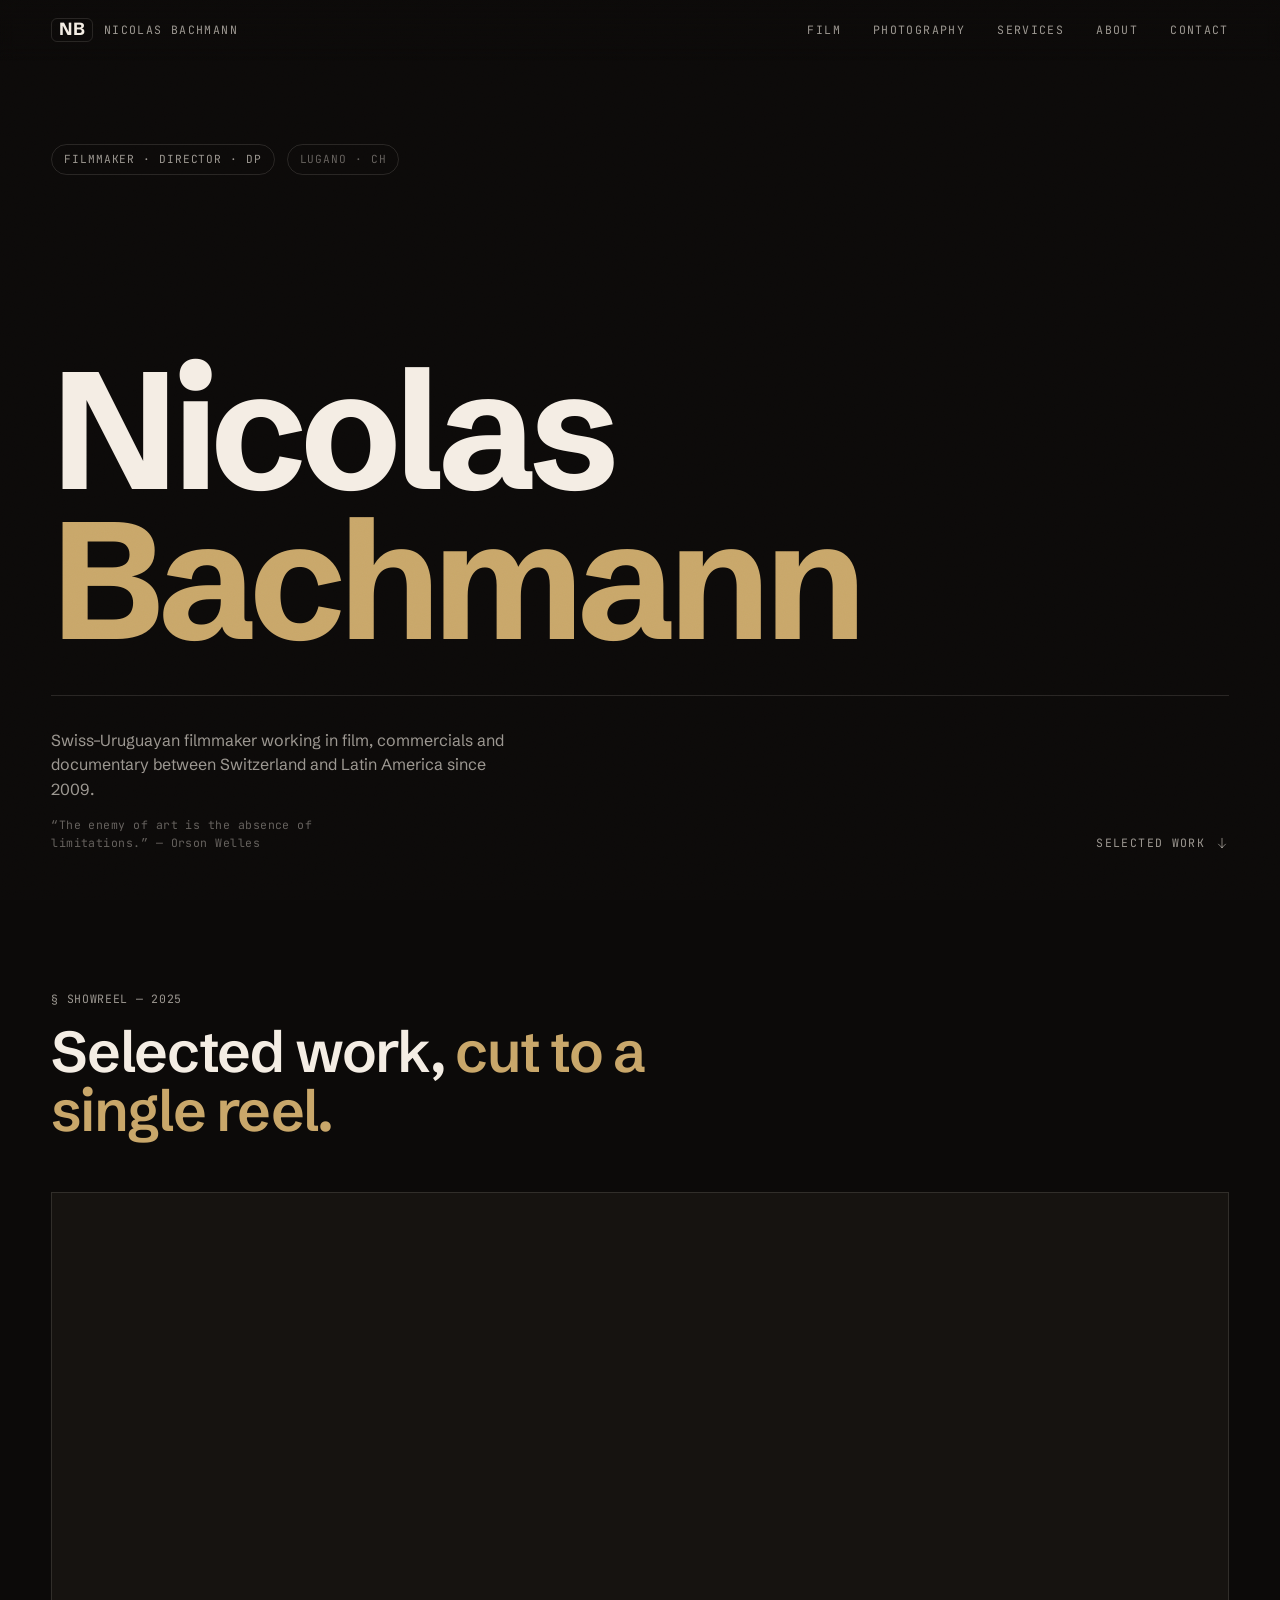
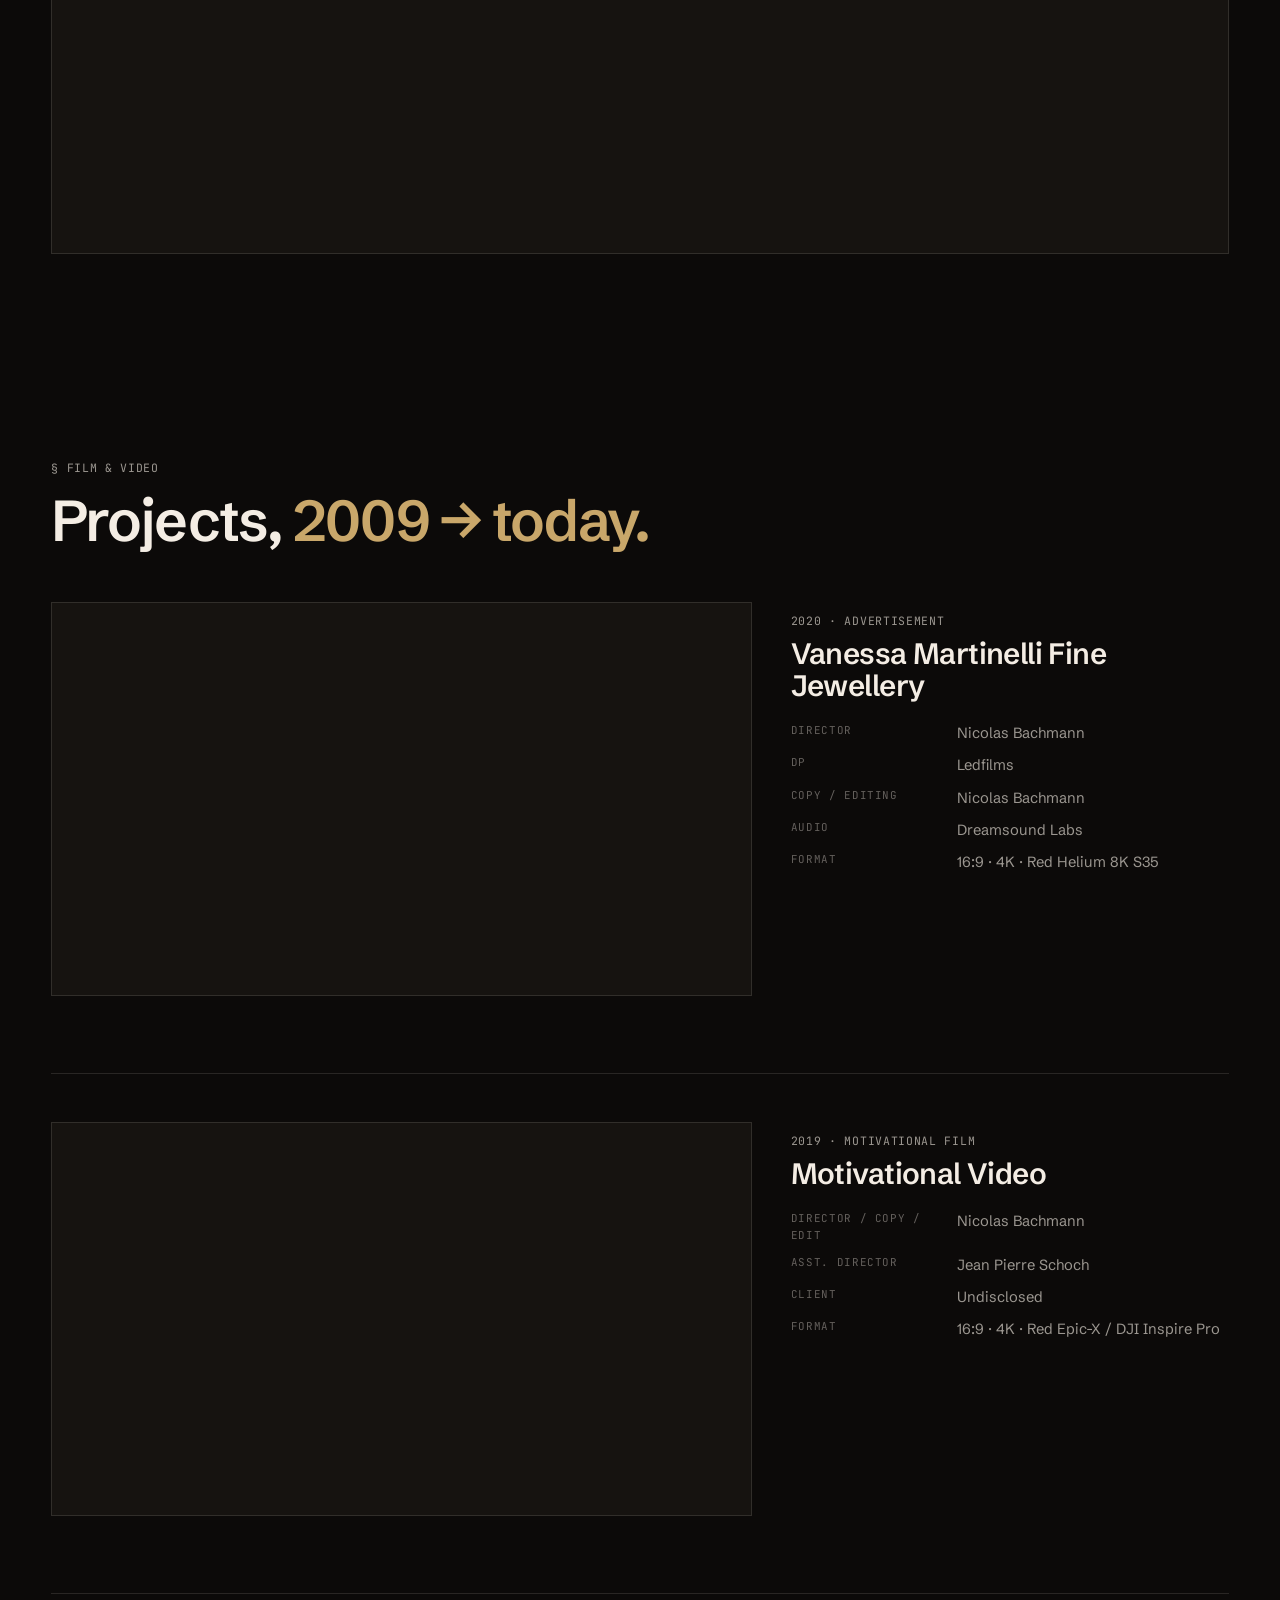
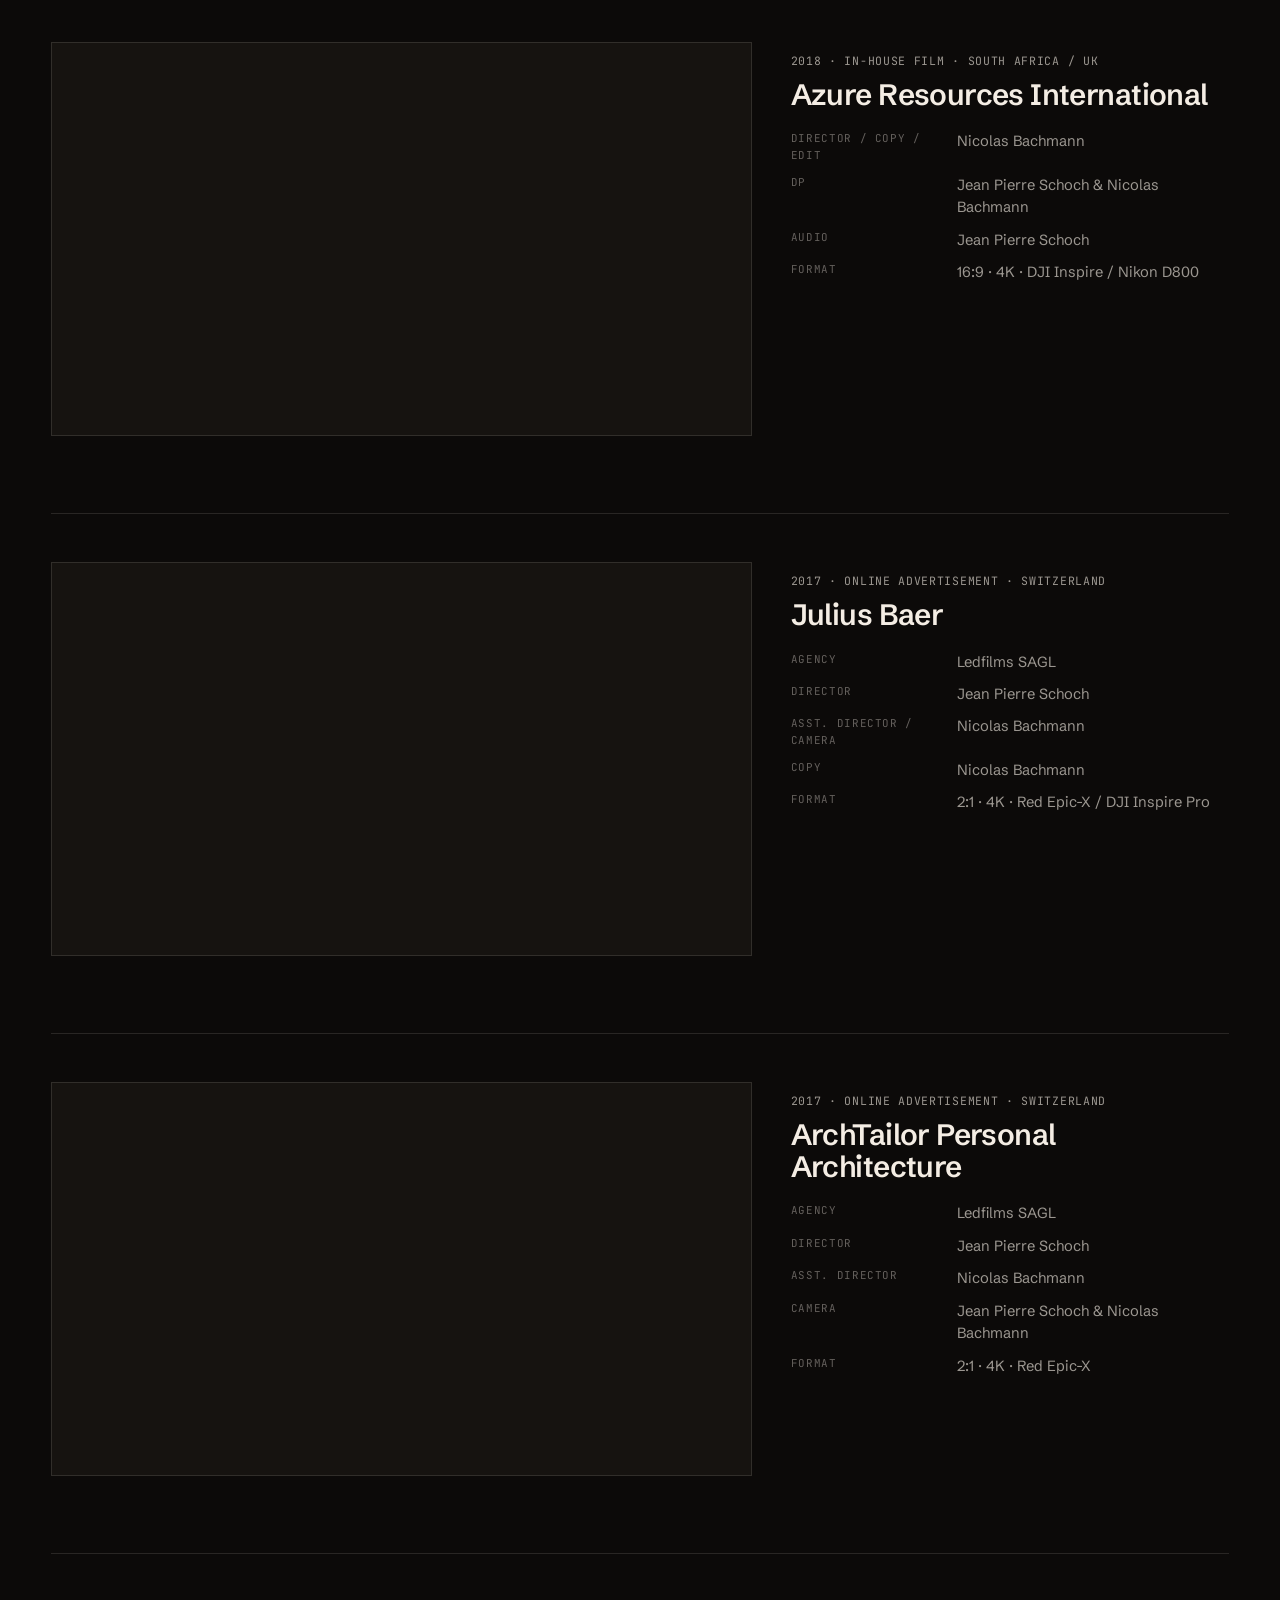
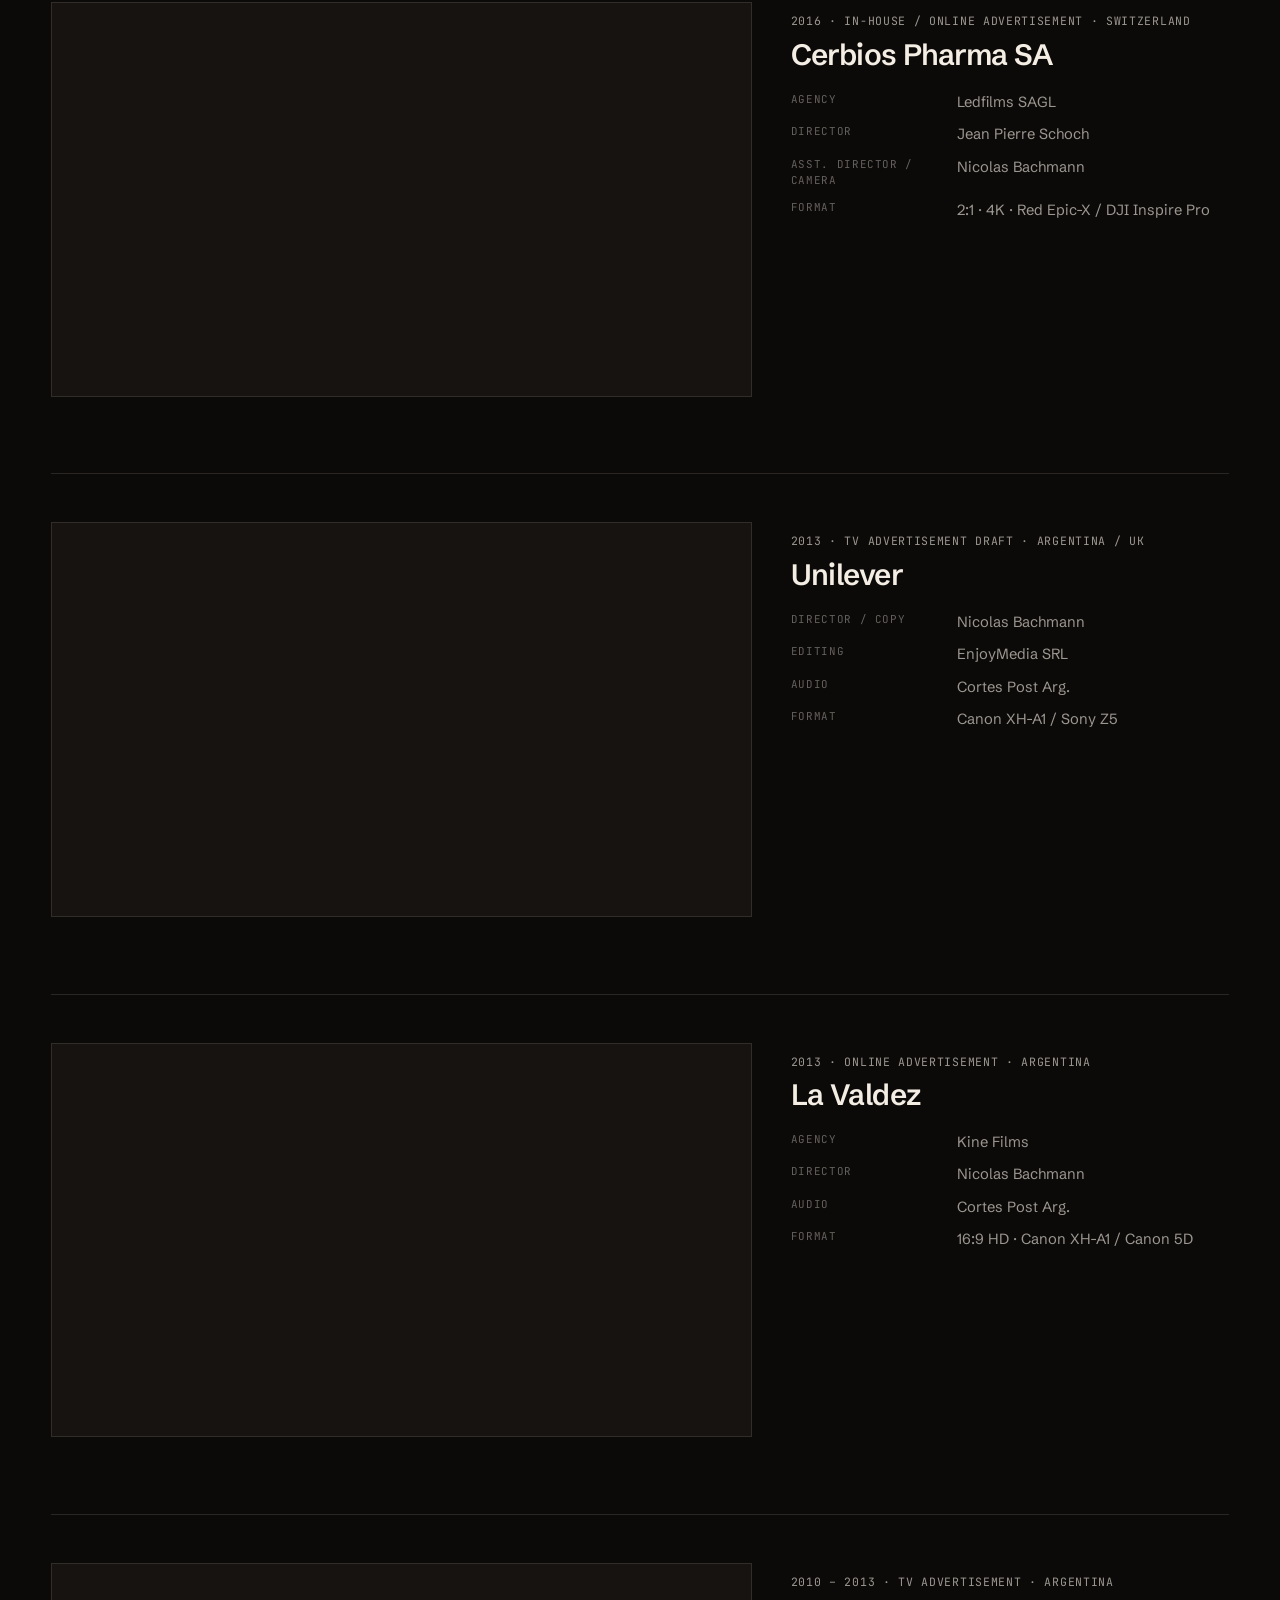
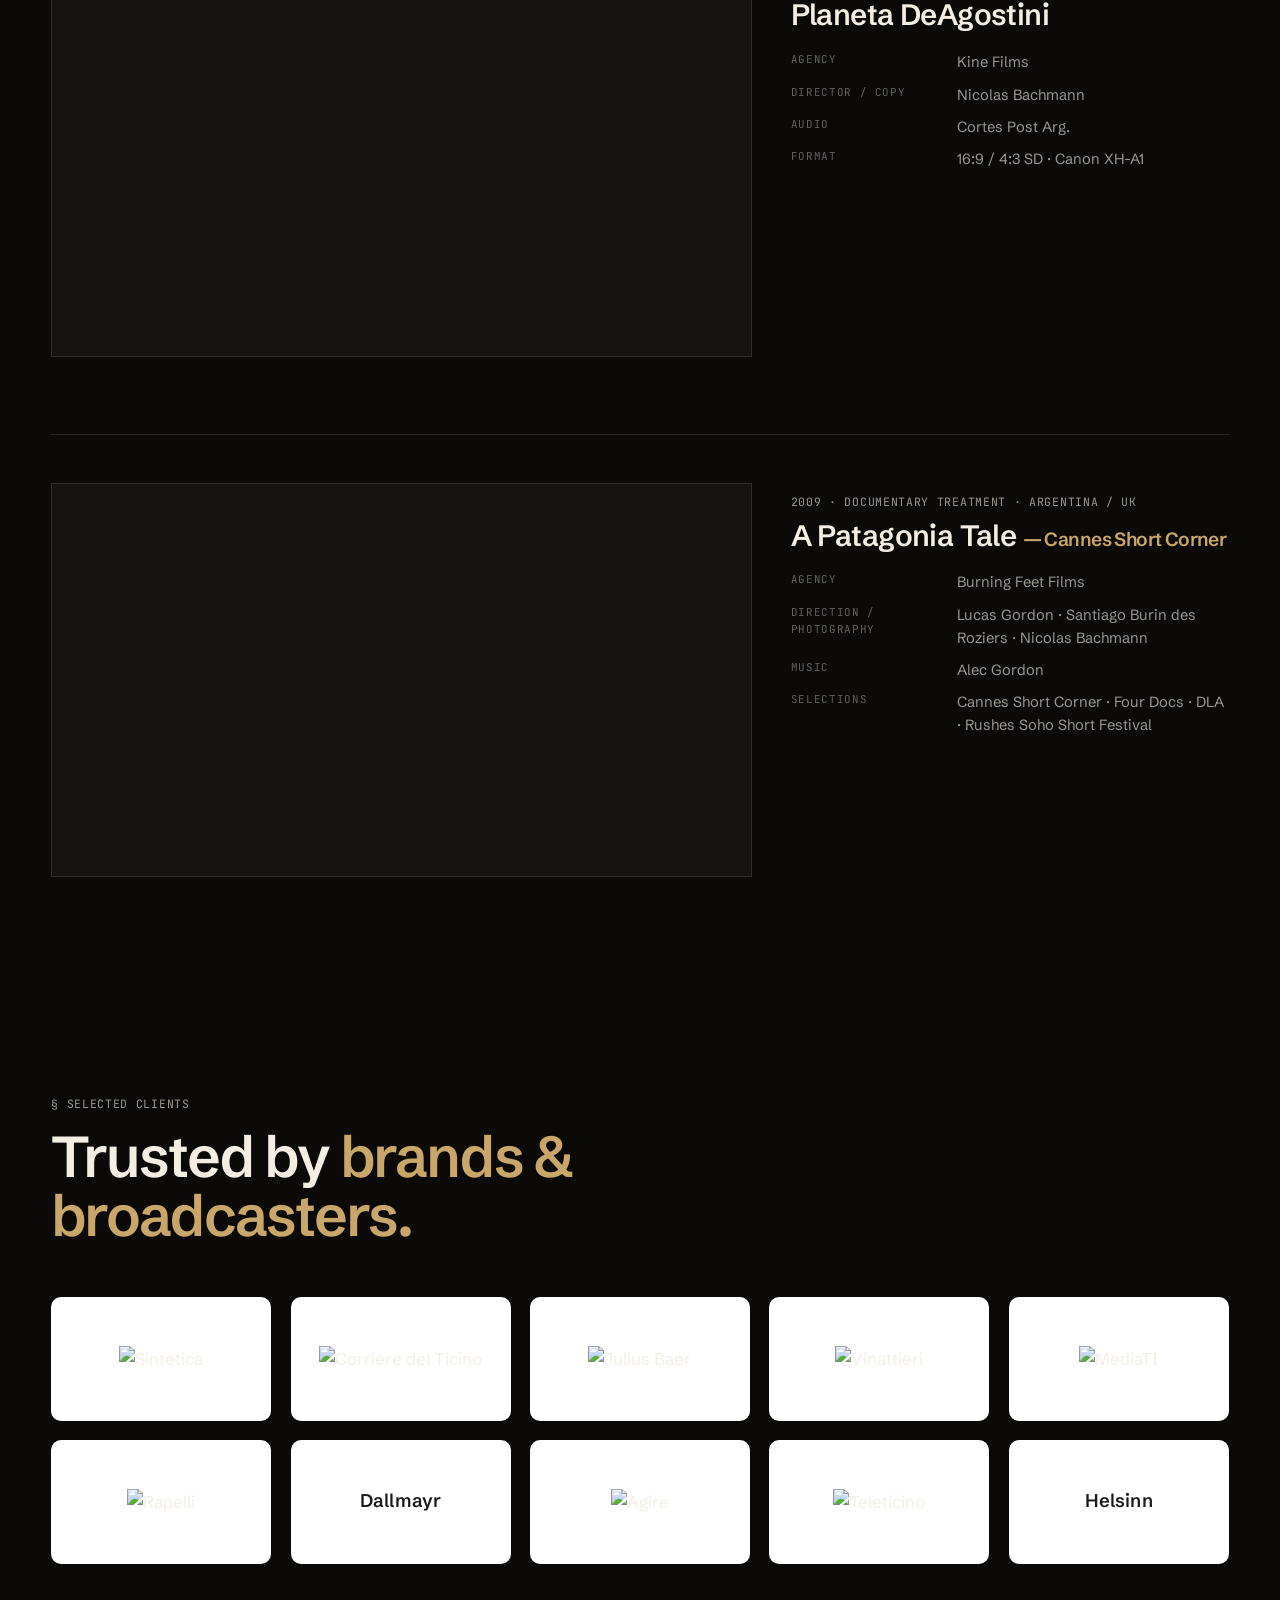
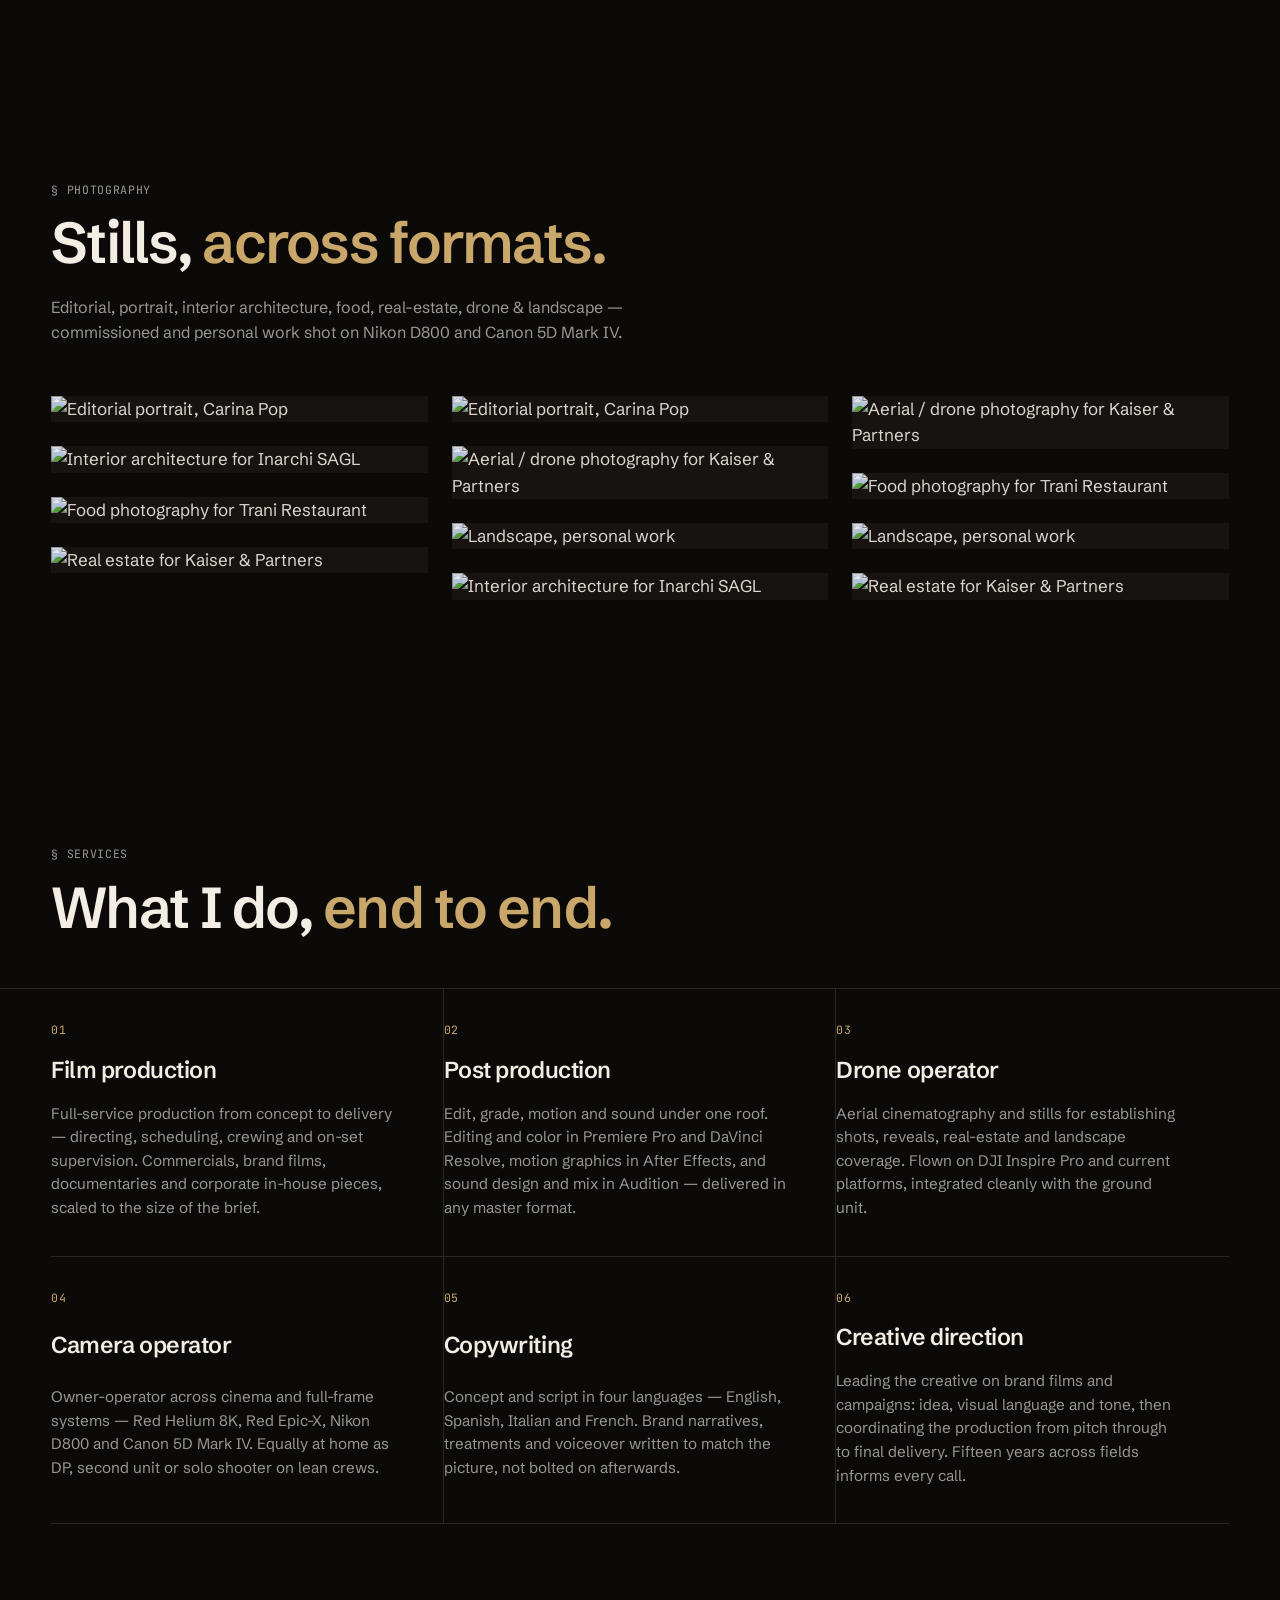
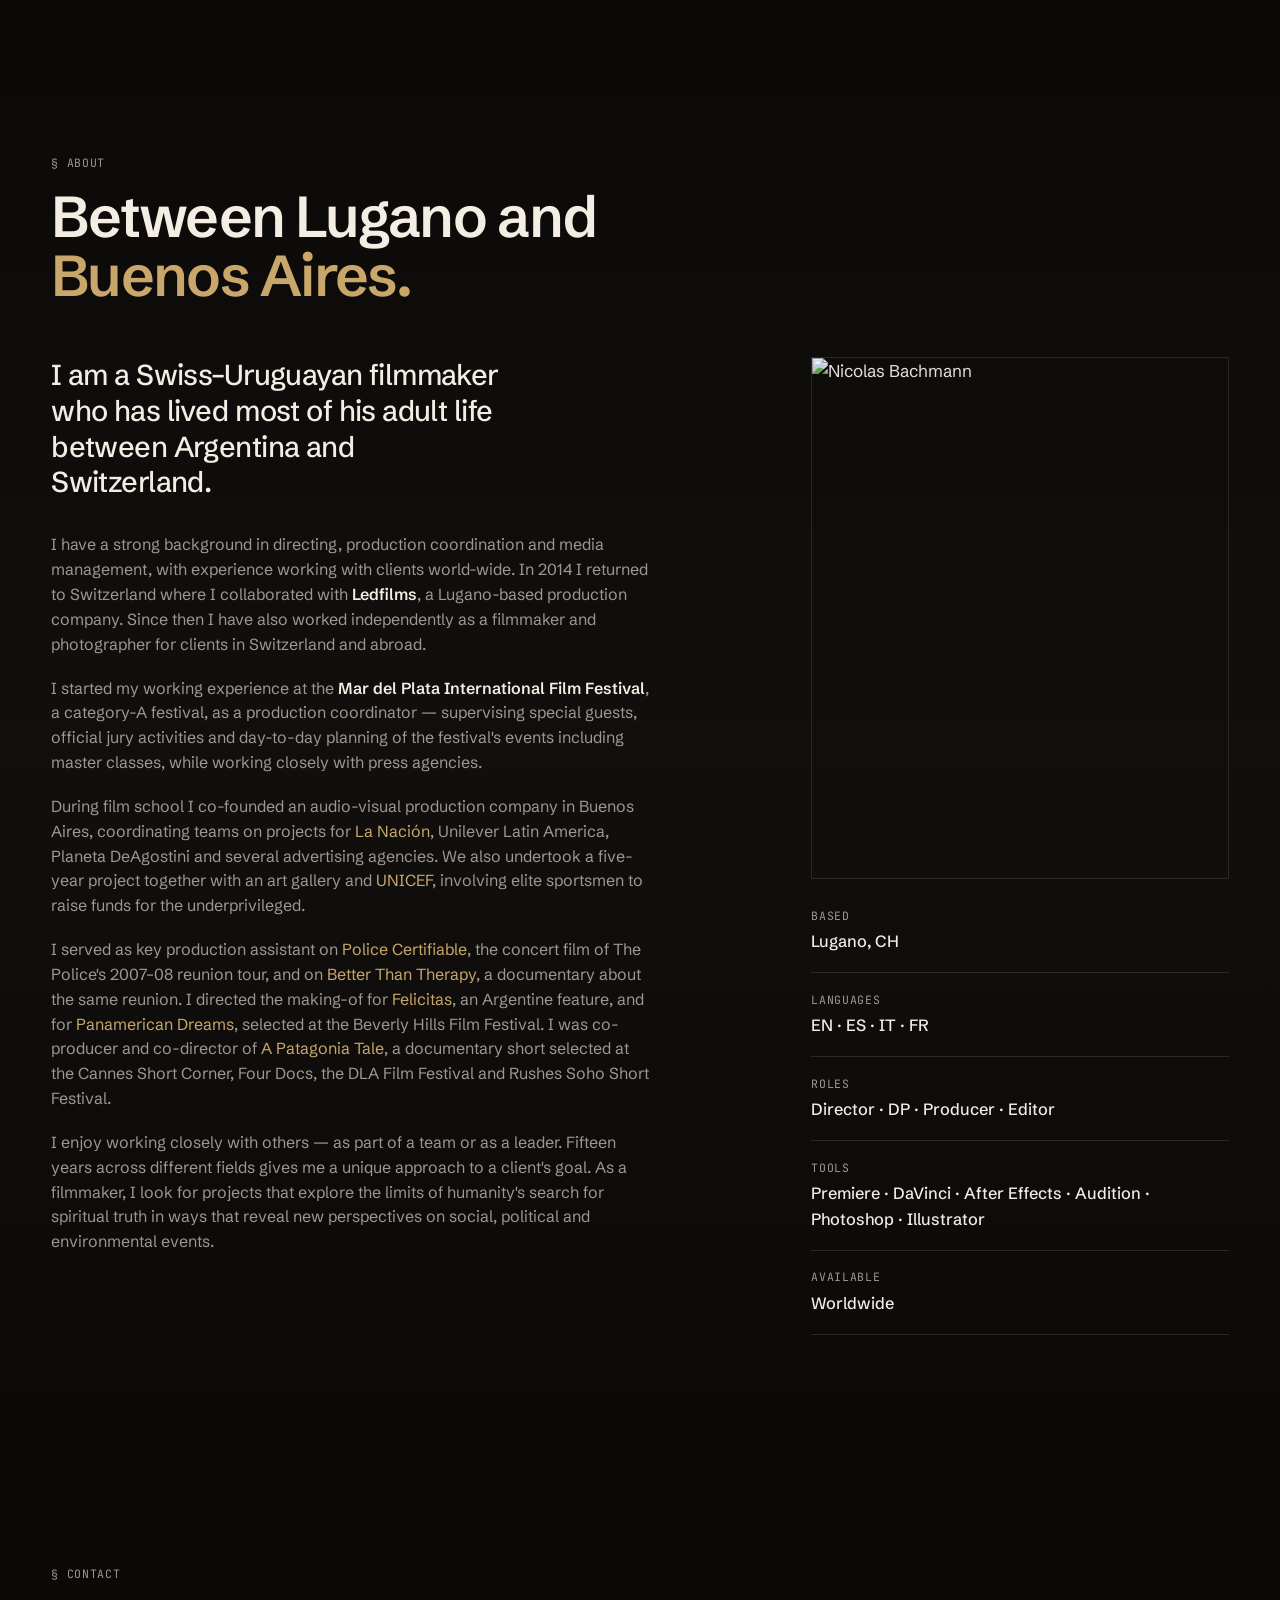
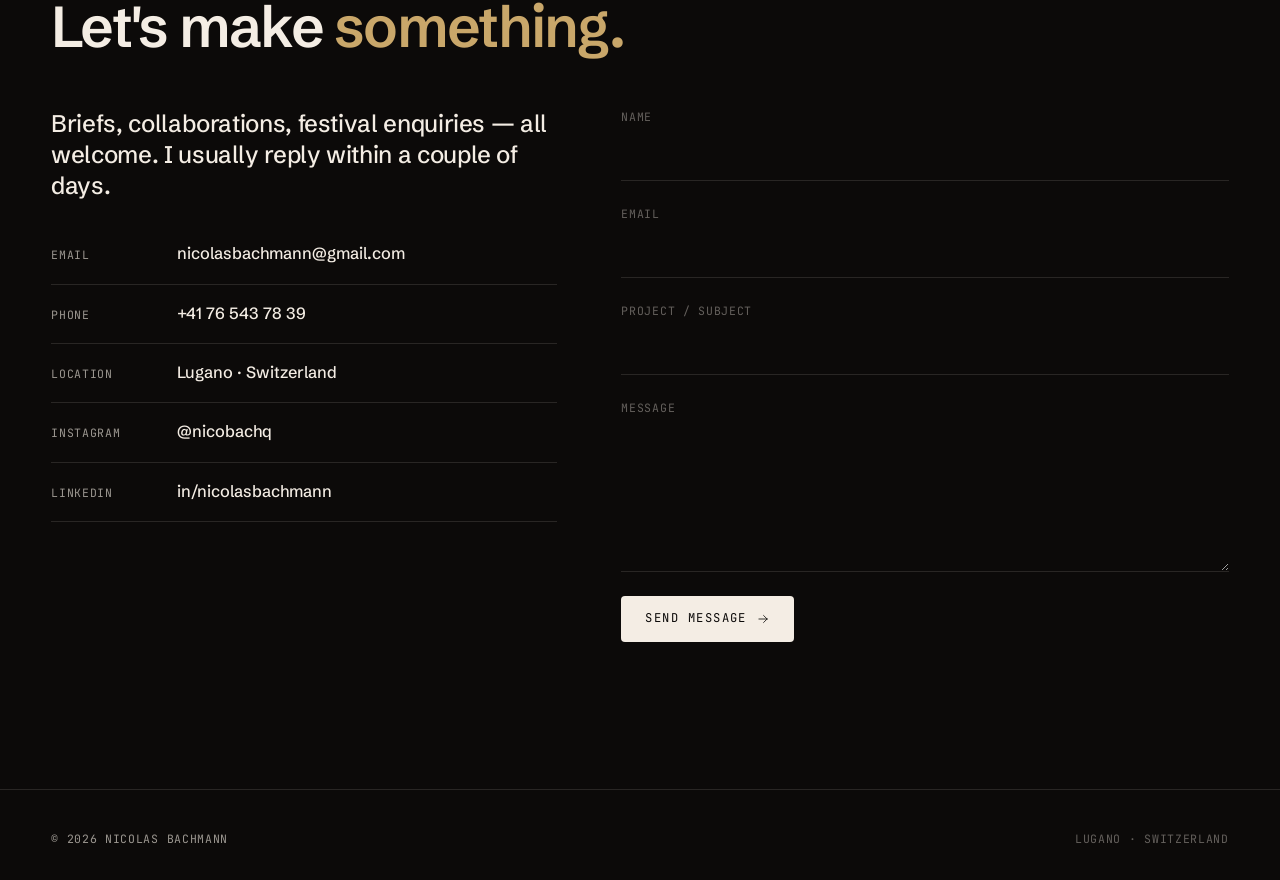
==== commit 7530b775: "Add files via upload" ====
--- a/index.html
+++ b/index.html
@@ -435,7 +435,7 @@
     <div class="about__inner">
       <header class="section-head">
         <span class="mono">§ About</span>
-        <h2>Between Lugano <em>and</em> Buenos Aires.</h2>
+        <h2>Between Lugano and <em>Buenos Aires.</em></h2>
       </header>
 
       <div class="about__cols">
@@ -483,6 +483,8 @@
         </div>
 
         <aside class="about__side">
+          <img class="about__portrait" loading="lazy" alt="Nicolas Bachmann"
+               src="https://static.wixstatic.com/media/3e837f_772135cd7ec94a9796059624761fe2a5~mv2.jpg/v1/fill/w_900,h_1100,al_c,q_85,enc_avif,quality_auto/portrait.jpg">
           <dl class="facts">
             <div><dt class="mono">Based</dt><dd>Lugano, CH</dd></div>
             <div><dt class="mono">Languages</dt><dd>EN · ES · IT · FR</dd></div>
--- a/styles.css
+++ b/styles.css
@@ -311,10 +311,11 @@
 .about { padding: clamp(4rem, 9vw, 8rem) 0; background: linear-gradient(to bottom, transparent, rgba(244,237,228,0.025), transparent); }
 .about__inner { max-width: var(--max); margin: 0 auto; }
 .about__cols {
-  display: grid; grid-template-columns: 1.7fr 1fr; gap: clamp(2rem, 5vw, 5rem);
+  display: grid; grid-template-columns: 1.5fr 0.9fr; gap: clamp(2rem, 5vw, 4.5rem);
   max-width: var(--max); margin: 0 auto; padding: 0 var(--pad-x);
-}
-.about__body p { margin: 0 0 1.2rem; font-size: 1rem; color: var(--ink-dim); max-width: 62ch; }
+  align-items: start;
+}
+.about__body p { margin: 0 0 1.2rem; font-size: 1rem; color: var(--ink-dim); max-width: 60ch; }
 .about__body .lede {
   font-family: var(--f-display); font-weight: 500;
   font-size: clamp(1.25rem, 2.4vw, 1.8rem); line-height: 1.25; letter-spacing: -0.02em;
@@ -322,22 +323,31 @@
 }
 .about__body em { color: var(--accent); font-style: normal; }
 .about__body strong { font-weight: 600; color: var(--ink); }
-.facts { margin: 0; padding: 0; display: grid; gap: 1.25rem; }
-.facts div { display: grid; gap: 0.3rem; padding-bottom: 1.25rem; border-bottom: 1px solid var(--rule); }
+.about__side { position: sticky; top: 96px; display: grid; gap: 1.75rem; align-self: start; }
+.about__portrait {
+  width: 100%; aspect-ratio: 4 / 5; object-fit: cover;
+  filter: grayscale(0.25) brightness(0.95); border: 1px solid var(--rule);
+}
+.facts { margin: 0; padding: 0; display: grid; gap: 1.1rem; }
+.facts div { display: grid; gap: 0.3rem; padding-bottom: 1.1rem; border-bottom: 1px solid var(--rule); }
 .facts dt { margin: 0; }
 .facts dd { margin: 0; font-family: var(--f-display); font-weight: 500; font-size: 1.02rem; }
-@media (max-width: 900px) { .about__cols { grid-template-columns: 1fr; } }
+@media (max-width: 900px) {
+  .about__cols { grid-template-columns: 1fr; }
+  .about__side { position: static; max-width: 420px; }
+}
 
 /* CONTACT */
 .contact { padding: clamp(4rem, 9vw, 8rem) 0; }
 .contact__grid {
   display: grid; grid-template-columns: 1fr 1.2fr; gap: clamp(2rem, 5vw, 5rem);
   max-width: var(--max); margin: 0 auto; padding: 0 var(--pad-x);
+  align-items: start;
 }
 .contact__intro .lede {
   font-family: var(--f-display); font-weight: 500;
-  font-size: clamp(1.25rem, 2.3vw, 1.7rem); line-height: 1.25; letter-spacing: -0.02em;
-  max-width: 20ch; margin: 0 0 2.5rem;
+  font-size: clamp(1.15rem, 2vw, 1.5rem); line-height: 1.3; letter-spacing: -0.015em;
+  max-width: 34ch; margin: 0 0 2.5rem;
 }
 .contact__direct { list-style: none; margin: 0; padding: 0; display: grid; gap: 1rem; }
 .contact__direct li {
